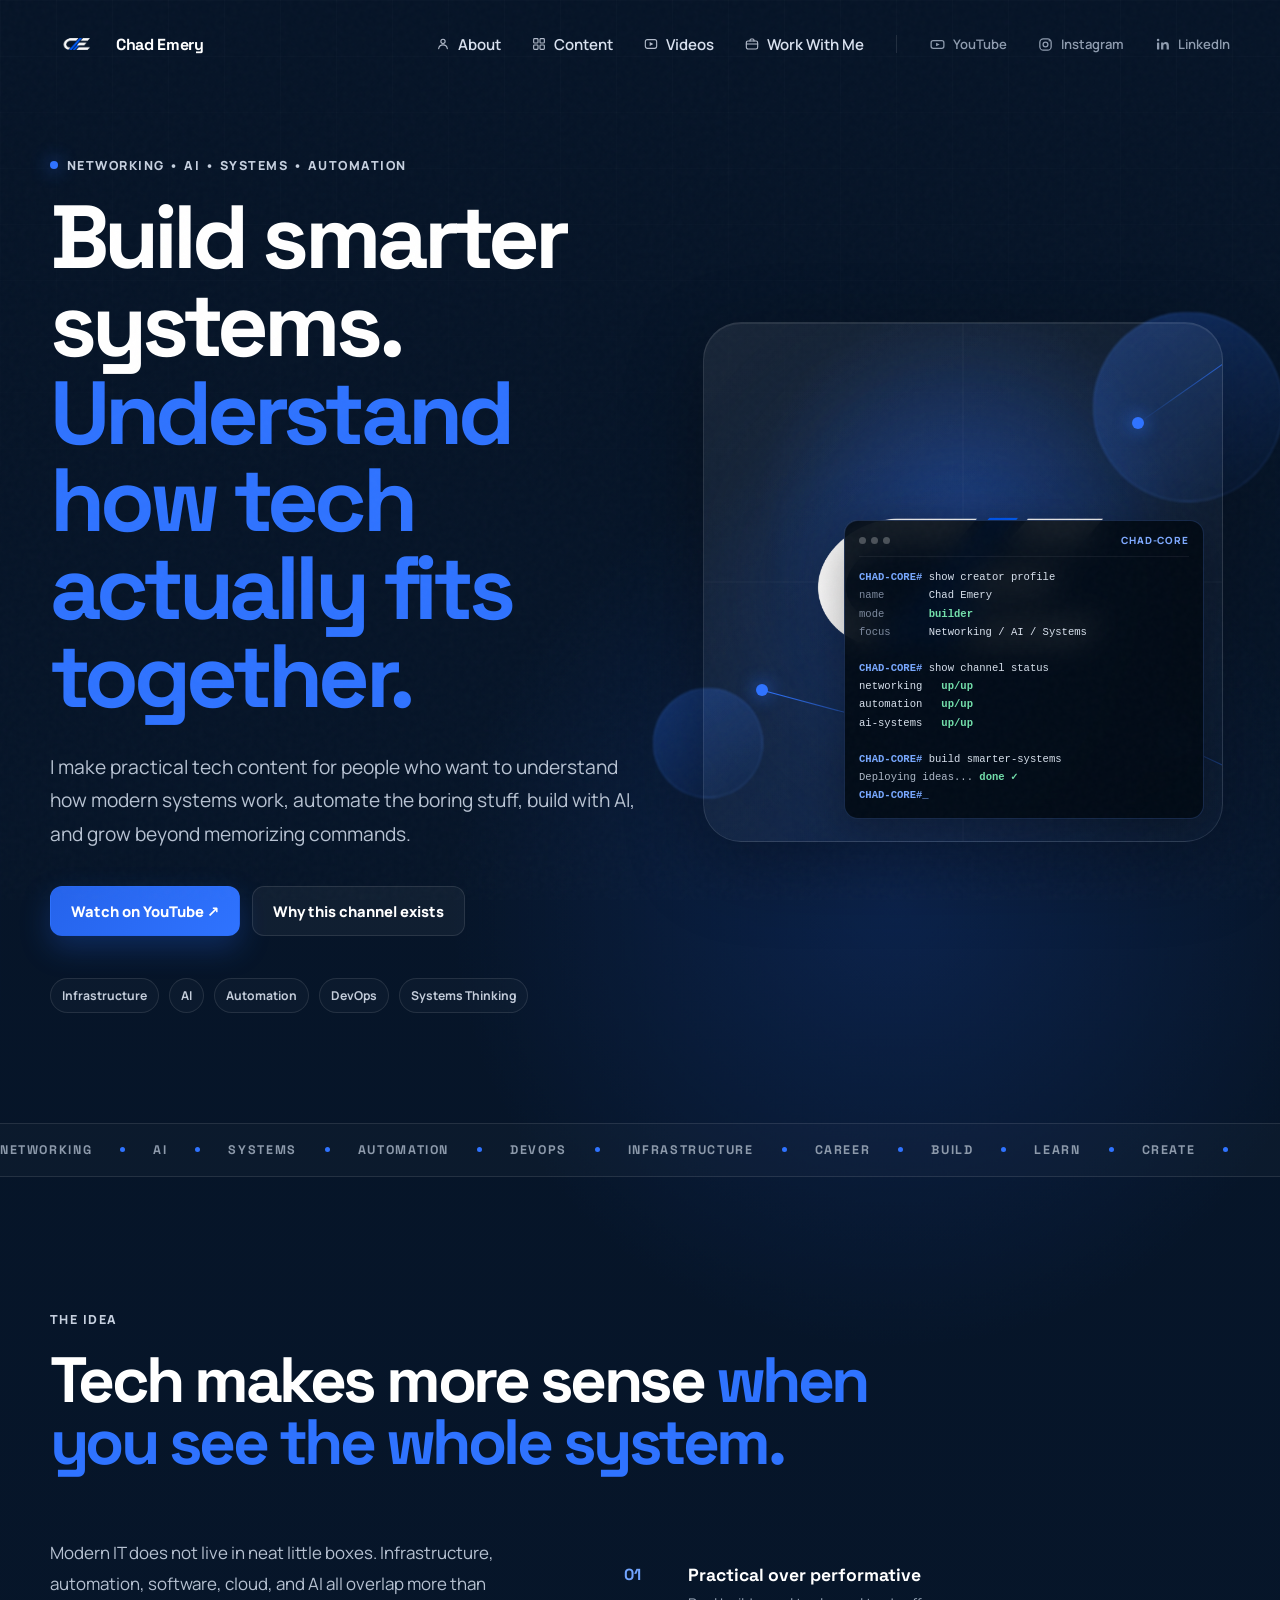
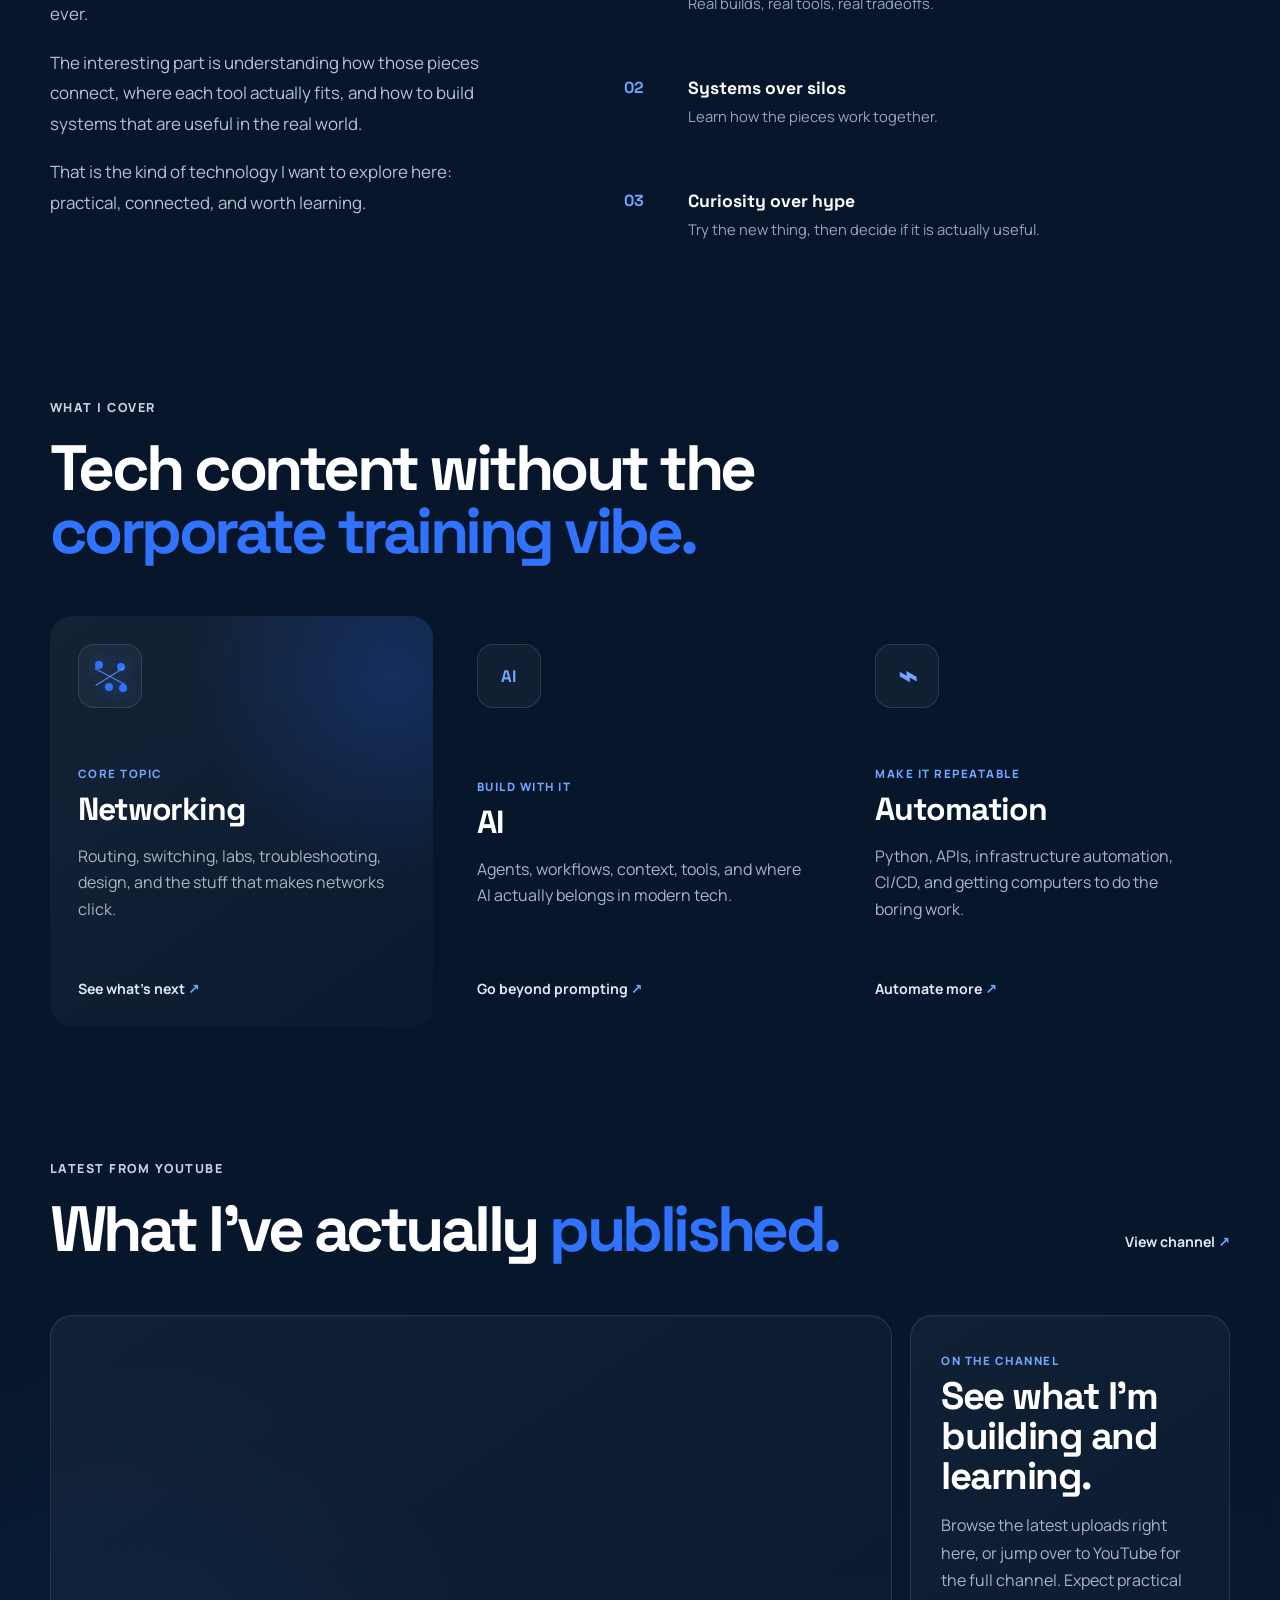
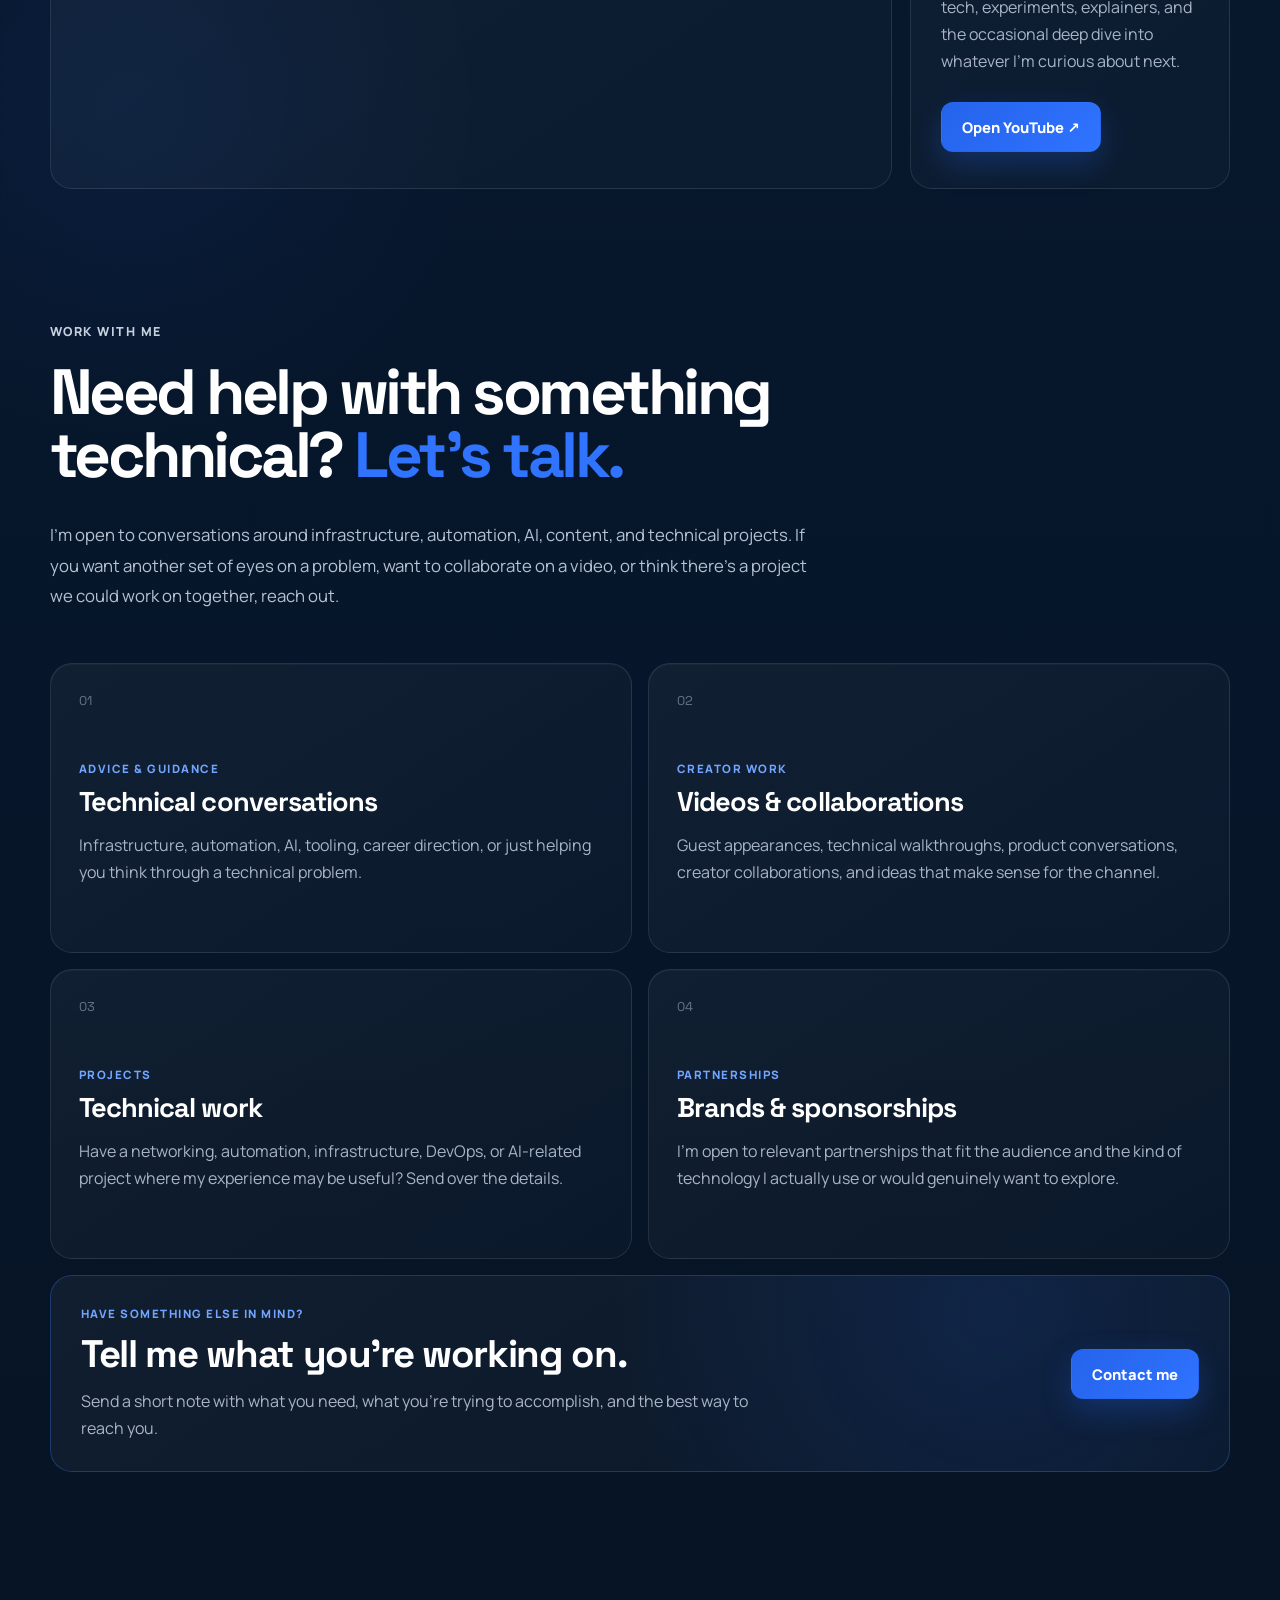
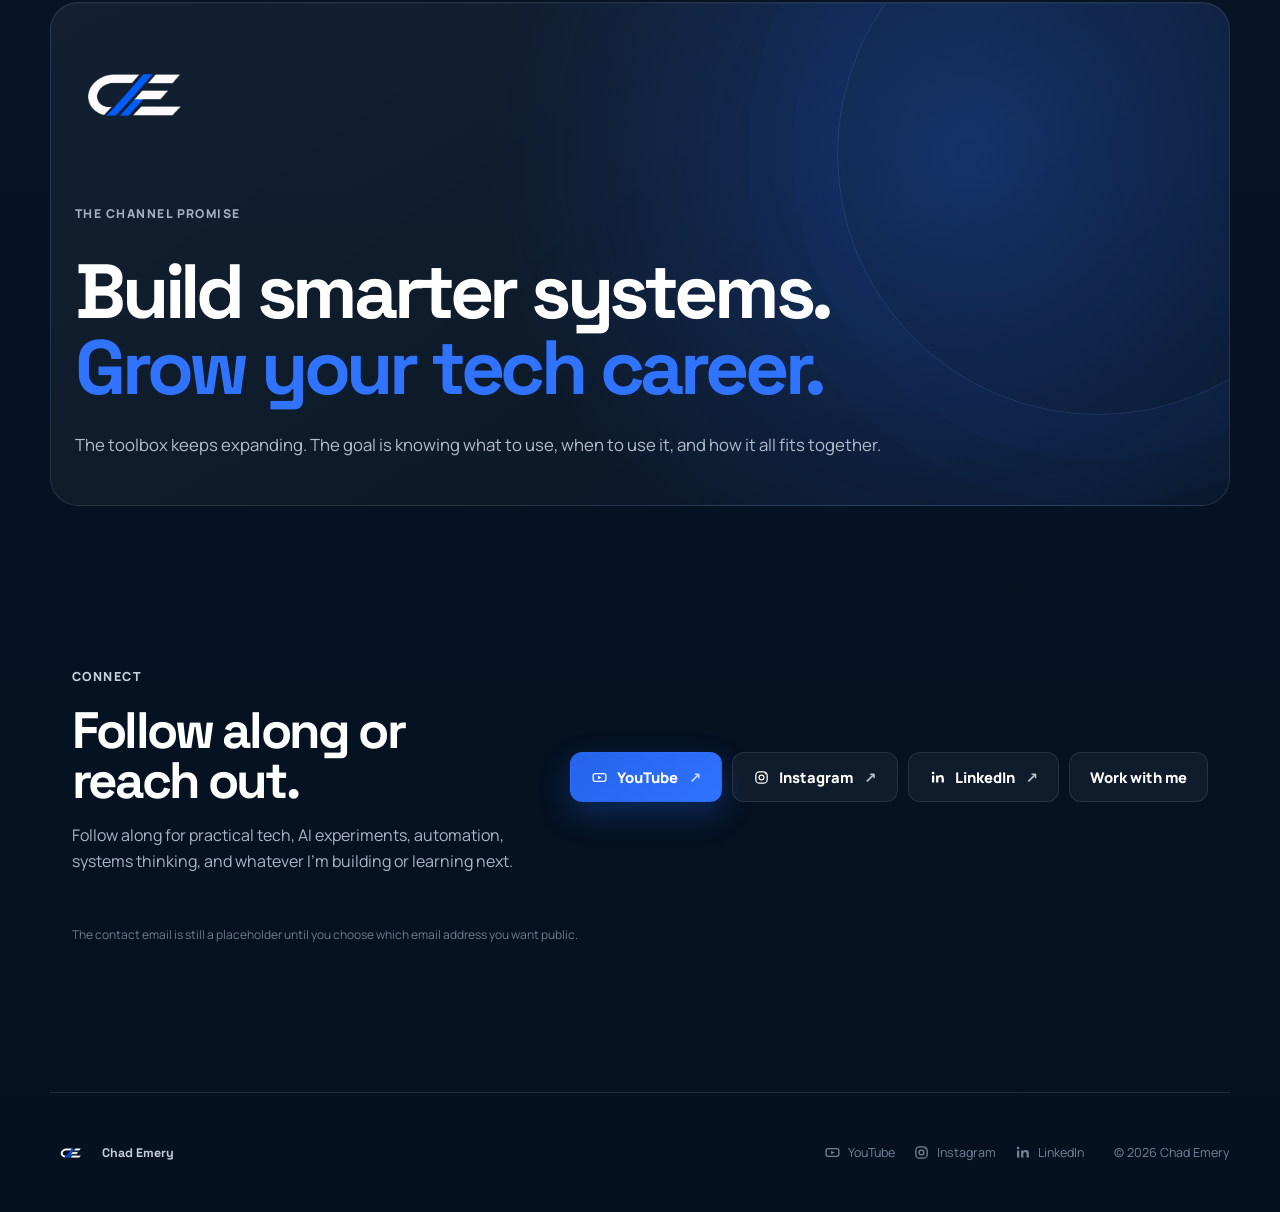
==== index.html @ ae24c906 "Replace Hugo site with new personal site" ====
<!doctype html>
<html lang="en">
<head>
  <meta charset="utf-8" />
  <meta name="viewport" content="width=device-width, initial-scale=1" />
  <meta name="theme-color" content="#07172c" />
  <meta name="referrer" content="strict-origin-when-cross-origin" />
  <meta name="description" content="Chad Emery — networking, AI, systems, and automation. Practical tech builds, career lessons, and smarter systems." />
  <title>Chad Emery | Networking • AI • Systems • Automation</title>
  <link rel="preconnect" href="https://fonts.googleapis.com">
  <link rel="preconnect" href="https://fonts.gstatic.com" crossorigin>
  <link href="https://fonts.googleapis.com/css2?family=Manrope:wght@400;500;600;700;800&family=Space+Grotesk:wght@500;600;700&display=swap" rel="stylesheet">
  <link rel="stylesheet" href="styles.css" />
</head>
<body>
  <div class="noise"></div>

  <header class="site-header">
    <a class="brand" href="#top" aria-label="Chad Emery home">
      <img src="assets/ce-logo.png" alt="" class="brand-mark" />
      <span>Chad Emery</span>
    </a>

    <button class="menu-toggle" aria-expanded="false" aria-controls="site-nav">Menu</button>

    <nav id="site-nav" class="site-nav">
      <a class="nav-main" href="#about"><svg class="nav-icon" viewBox="0 0 24 24" aria-hidden="true">
  <circle cx="12" cy="8" r="3.2"></circle>
  <path d="M5.5 19c.7-3.6 3.1-5.6 6.5-5.6s5.8 2 6.5 5.6"></path>
</svg><span>About</span></a>
      <a class="nav-main" href="#content"><svg class="nav-icon" viewBox="0 0 24 24" aria-hidden="true">
  <rect x="4" y="4" width="6.5" height="6.5" rx="1.3"></rect>
  <rect x="13.5" y="4" width="6.5" height="6.5" rx="1.3"></rect>
  <rect x="4" y="13.5" width="6.5" height="6.5" rx="1.3"></rect>
  <rect x="13.5" y="13.5" width="6.5" height="6.5" rx="1.3"></rect>
</svg><span>Content</span></a>
      <a class="nav-main" href="#videos"><svg class="nav-icon" viewBox="0 0 24 24" aria-hidden="true">
  <rect x="3.5" y="5.5" width="17" height="13" rx="3"></rect>
  <path d="M10 9 15.5 12 10 15Z" class="icon-fill"></path>
</svg><span>Videos</span></a>
      <a class="nav-main" href="#work-with-me"><svg class="nav-icon" viewBox="0 0 24 24" aria-hidden="true">
  <rect x="3.5" y="7.5" width="17" height="12" rx="2.5"></rect>
  <path d="M9 7.5V6.2c0-1 .8-1.7 1.7-1.7h2.6c1 0 1.7.8 1.7 1.7v1.3"></path>
  <path d="M3.5 12h17"></path>
</svg><span>Work With Me</span></a>
      <span class="nav-divider" aria-hidden="true"></span>
      <a class="social-nav" href="https://youtube.com/chademery" target="_blank" rel="noopener noreferrer"><svg class="social-icon" viewBox="0 0 24 24" aria-hidden="true">
  <rect x="3" y="6.5" width="18" height="11" rx="3"></rect>
  <path d="M10 9.4 15.3 12 10 14.6Z" class="icon-fill"></path>
</svg><span>YouTube</span></a>
      <a class="social-nav" href="https://www.instagram.com/emerychad/" target="_blank" rel="noopener noreferrer"><svg class="social-icon" viewBox="0 0 24 24" aria-hidden="true">
  <rect x="4" y="4" width="16" height="16" rx="5"></rect>
  <circle cx="12" cy="12" r="3.4"></circle>
  <circle cx="17.3" cy="6.8" r="1" class="icon-fill"></circle>
</svg><span>Instagram</span></a>
      <a class="social-nav" href="https://www.linkedin.com/in/chad-emery-2814a8126/" target="_blank" rel="noopener noreferrer"><svg class="social-icon" viewBox="0 0 24 24" aria-hidden="true">
  <rect x="4.2" y="9" width="3.2" height="10.2" rx=".8" class="icon-fill"></rect>
  <circle cx="5.8" cy="5.7" r="1.8" class="icon-fill"></circle>
  <path d="M10 9h3v1.5c.8-1.1 2-1.9 3.8-1.9 3.2 0 4.2 2 4.2 5.2v5.4h-3.2V14c0-1.6-.5-2.7-2-2.7-1.6 0-2.6 1.1-2.6 3v4.9H10Z" class="icon-fill"></path>
</svg><span>LinkedIn</span></a>
    </nav>
  </header>

  <main id="top">
    <section class="hero section">
      <div class="hero-copy reveal">
        <div class="eyebrow">
          <span class="status-dot"></span>
          Networking • AI • Systems • Automation
        </div>

        <h1>
          Build smarter systems.
          <span>Understand how tech actually fits together.</span>
        </h1>

        <p class="hero-lede">
          I make practical tech content for people who want to understand how modern systems work,
          automate the boring stuff, build with AI, and grow beyond memorizing commands.
        </p>

        <div class="hero-actions">
          <a class="btn btn-primary" href="https://youtube.com/chademery" target="_blank" rel="noopener noreferrer">Watch on YouTube ↗</a>
          <a class="btn btn-secondary" href="#about">Why this channel exists</a>
        </div>

        <div class="hero-topics" aria-label="Topics">
          <span>Infrastructure</span>
          <span>AI</span>
          <span>Automation</span>
          <span>DevOps</span>
          <span>Systems Thinking</span>
        </div>
      </div>

      <div class="hero-visual reveal delay-1" aria-hidden="true">
        <div class="orb orb-one"></div>
        <div class="orb orb-two"></div>

        <div class="logo-stage">
          <div class="logo-halo"></div>
          <img src="assets/ce-logo.png" alt="" class="hero-logo" />

          <div class="node node-1"><span></span></div>
          <div class="node node-2"><span></span></div>
          <div class="node node-3"><span></span></div>

          <div class="terminal-card cisco-cli">
            <div class="terminal-bar">
              <span></span><span></span><span></span>
              <strong>CHAD-CORE</strong>
            </div>
            <code>
              <span class="prompt">CHAD-CORE#</span> show creator profile<br>
              <span class="cli-label">name</span>&nbsp;&nbsp;&nbsp;&nbsp;&nbsp;&nbsp;&nbsp;Chad Emery<br>
              <span class="cli-label">mode</span>&nbsp;&nbsp;&nbsp;&nbsp;&nbsp;&nbsp;&nbsp;<span class="up">builder</span><br>
              <span class="cli-label">focus</span>&nbsp;&nbsp;&nbsp;&nbsp;&nbsp;&nbsp;Networking / AI / Systems<br>
              <br>
              <span class="prompt">CHAD-CORE#</span> show channel status<br>
              networking&nbsp;&nbsp;&nbsp;<span class="up">up/up</span><br>
              automation&nbsp;&nbsp;&nbsp;<span class="up">up/up</span><br>
              ai-systems&nbsp;&nbsp;&nbsp;<span class="up">up/up</span><br>
              <br>
              <span class="prompt">CHAD-CORE#</span> build smarter-systems<br>
              <span class="cli-muted">Deploying ideas...</span>&nbsp;<span class="up">done ✓</span><br>
              <span class="prompt">CHAD-CORE#</span><span class="cursor">_</span>
            </code>
          </div>
        </div>
      </div>
    </section>

    <section class="ticker" aria-label="Channel topics">
      <div class="ticker-track">
        <span>NETWORKING</span><i></i>
        <span>AI</span><i></i>
        <span>SYSTEMS</span><i></i>
        <span>AUTOMATION</span><i></i>
        <span>DEVOPS</span><i></i>
        <span>INFRASTRUCTURE</span><i></i>
        <span>CAREER</span><i></i>
        <span>BUILD</span><i></i>
        <span>LEARN</span><i></i>
        <span>CREATE</span><i></i>
      </div>
    </section>

    <section id="about" class="section about">
      <div class="section-heading reveal">
        <div class="eyebrow">The idea</div>
        <h2>Tech makes more sense <span>when you see the whole system.</span></h2>
      </div>

      <div class="about-grid">
        <div class="about-copy reveal">
          <p>
            Modern IT does not live in neat little boxes. Infrastructure, automation,
            software, cloud, and AI all overlap more than ever.
          </p>
          <p>
            The interesting part is understanding how those pieces connect, where each
            tool actually fits, and how to build systems that are useful in the real world.
          </p>
          <p>
            That is the kind of technology I want to explore here: practical, connected,
            and worth learning.
          </p>
        </div>

        <div class="principles reveal delay-1">
          <article>
            <span>01</span>
            <h3>Practical over performative</h3>
            <p>Real builds, real tools, real tradeoffs.</p>
          </article>
          <article>
            <span>02</span>
            <h3>Systems over silos</h3>
            <p>Learn how the pieces work together.</p>
          </article>
          <article>
            <span>03</span>
            <h3>Curiosity over hype</h3>
            <p>Try the new thing, then decide if it is actually useful.</p>
          </article>
        </div>
      </div>
    </section>

    <section id="content" class="section content-section">
      <div class="section-heading reveal">
        <div class="eyebrow">What I cover</div>
        <h2>Tech content without the <span>corporate training vibe.</span></h2>
      </div>

      <div class="content-grid">
        <article class="topic-card card-networking reveal">
          <div class="card-icon network-icon" aria-hidden="true">
            <span></span><span></span><span></span><span></span>
          </div>
          <div>
            <p class="card-kicker">Core topic</p>
            <h3>Networking</h3>
            <p>Routing, switching, labs, troubleshooting, design, and the stuff that makes networks click.</p>
          </div>
          <a href="#connect" class="text-link">See what’s next <span>↗</span></a>
        </article>

        <article class="topic-card reveal delay-1">
          <div class="card-icon ai-icon" aria-hidden="true">AI</div>
          <div>
            <p class="card-kicker">Build with it</p>
            <h3>AI</h3>
            <p>Agents, workflows, context, tools, and where AI actually belongs in modern tech.</p>
          </div>
          <a href="#connect" class="text-link">Go beyond prompting <span>↗</span></a>
        </article>

        <article class="topic-card reveal delay-2">
          <div class="card-icon automation-icon" aria-hidden="true">⌁</div>
          <div>
            <p class="card-kicker">Make it repeatable</p>
            <h3>Automation</h3>
            <p>Python, APIs, infrastructure automation, CI/CD, and getting computers to do the boring work.</p>
          </div>
          <a href="#connect" class="text-link">Automate more <span>↗</span></a>
        </article>
      </div>
    </section>

    <section id="videos" class="section videos-section">
      <div class="videos-header reveal">
        <div class="section-heading">
          <div class="eyebrow">Latest from YouTube</div>
          <h2>What I’ve actually <span>published.</span></h2>
        </div>

        <a class="text-link videos-channel-link" href="https://youtube.com/chademery" target="_blank" rel="noopener noreferrer">
          View channel <span>↗</span>
        </a>
      </div>

      <div class="youtube-native-wrap reveal">
        <div class="youtube-player-shell">
          <iframe
            src="https://www.youtube.com/embed?listType=user_uploads&list=chademery&rel=0"
            title="Latest videos from Chad Emery on YouTube"
            loading="lazy"
            referrerpolicy="strict-origin-when-cross-origin"
            allow="accelerometer; autoplay; clipboard-write; encrypted-media; gyroscope; picture-in-picture; web-share"
            allowfullscreen>
          </iframe>
        </div>

        <div class="youtube-native-copy">
          <p class="card-kicker">On the channel</p>
          <h3>See what I’m building and learning.</h3>
          <p>
            Browse the latest uploads right here, or jump over to YouTube for the full channel.
            Expect practical tech, experiments, explainers, and the occasional deep dive into
            whatever I’m curious about next.
          </p>

          <a class="btn btn-primary" href="https://youtube.com/chademery" target="_blank" rel="noopener noreferrer">
            Open YouTube ↗
          </a>
        </div>
      </div>
    </section>

    <section id="work-with-me" class="section work-with-me">
      <div class="section-heading reveal">
        <div class="eyebrow">Work with me</div>
        <h2>Need help with something technical? <span>Let’s talk.</span></h2>
      </div>

      <div class="work-intro reveal">
        <p>
          I’m open to conversations around infrastructure, automation, AI, content,
          and technical projects. If you want another set of eyes on a problem,
          want to collaborate on a video, or think there’s a project we could work on together,
          reach out.
        </p>
      </div>

      <div class="work-grid">
        <article class="work-card reveal">
          <div class="work-number">01</div>
          <div>
            <p class="card-kicker">Advice & guidance</p>
            <h3>Technical conversations</h3>
            <p>
              Infrastructure, automation, AI, tooling, career direction,
              or just helping you think through a technical problem.
            </p>
          </div>
        </article>

        <article class="work-card reveal delay-1">
          <div class="work-number">02</div>
          <div>
            <p class="card-kicker">Creator work</p>
            <h3>Videos & collaborations</h3>
            <p>
              Guest appearances, technical walkthroughs, product conversations,
              creator collaborations, and ideas that make sense for the channel.
            </p>
          </div>
        </article>

        <article class="work-card reveal">
          <div class="work-number">03</div>
          <div>
            <p class="card-kicker">Projects</p>
            <h3>Technical work</h3>
            <p>
              Have a networking, automation, infrastructure, DevOps, or AI-related
              project where my experience may be useful? Send over the details.
            </p>
          </div>
        </article>

        <article class="work-card reveal delay-1">
          <div class="work-number">04</div>
          <div>
            <p class="card-kicker">Partnerships</p>
            <h3>Brands & sponsorships</h3>
            <p>
              I’m open to relevant partnerships that fit the audience and the kind
              of technology I actually use or would genuinely want to explore.
            </p>
          </div>
        </article>
      </div>

      <div class="work-cta reveal">
        <div>
          <p class="card-kicker">Have something else in mind?</p>
          <h3>Tell me what you’re working on.</h3>
          <p>
            Send a short note with what you need, what you’re trying to accomplish,
            and the best way to reach you.
          </p>
        </div>

        <a class="btn btn-primary contact-email" href="mailto:YOUR_EMAIL_HERE">
          Contact me
        </a>
      </div>
    </section>

    <section class="section manifesto">
      <div class="manifesto-card reveal">
        <img src="assets/ce-logo.png" alt="" class="manifesto-logo">
        <p class="manifesto-small">The channel promise</p>
        <h2>Build smarter systems.<br><span>Grow your tech career.</span></h2>
        <p>
          The toolbox keeps expanding. The goal is knowing what to use, when to use it, and how it all fits together.
        </p>
      </div>
    </section>

    <section id="connect" class="section connect">
      <div class="connect-card reveal">
        <div>
          <div class="eyebrow">Connect</div>
          <h2>Follow along or reach out.</h2>
          <p>
            Follow along for practical tech, AI experiments, automation, systems thinking,
            and whatever I’m building or learning next.
          </p>
        </div>

        <div class="connect-actions social-actions">
          <a class="btn btn-primary social-btn" href="https://youtube.com/chademery" target="_blank" rel="noopener noreferrer"><svg class="social-icon" viewBox="0 0 24 24" aria-hidden="true">
  <rect x="3" y="6.5" width="18" height="11" rx="3"></rect>
  <path d="M10 9.4 15.3 12 10 14.6Z" class="icon-fill"></path>
</svg><span>YouTube</span><span class="arrow">↗</span></a>
          <a class="btn btn-secondary social-btn" href="https://www.instagram.com/emerychad/" target="_blank" rel="noopener noreferrer"><svg class="social-icon" viewBox="0 0 24 24" aria-hidden="true">
  <rect x="4" y="4" width="16" height="16" rx="5"></rect>
  <circle cx="12" cy="12" r="3.4"></circle>
  <circle cx="17.3" cy="6.8" r="1" class="icon-fill"></circle>
</svg><span>Instagram</span><span class="arrow">↗</span></a>
          <a class="btn btn-secondary social-btn" href="https://www.linkedin.com/in/chad-emery-2814a8126/" target="_blank" rel="noopener noreferrer"><svg class="social-icon" viewBox="0 0 24 24" aria-hidden="true">
  <rect x="4.2" y="9" width="3.2" height="10.2" rx=".8" class="icon-fill"></rect>
  <circle cx="5.8" cy="5.7" r="1.8" class="icon-fill"></circle>
  <path d="M10 9h3v1.5c.8-1.1 2-1.9 3.8-1.9 3.2 0 4.2 2 4.2 5.2v5.4h-3.2V14c0-1.6-.5-2.7-2-2.7-1.6 0-2.6 1.1-2.6 3v4.9H10Z" class="icon-fill"></path>
</svg><span>LinkedIn</span><span class="arrow">↗</span></a>
          <a class="btn btn-secondary" href="#work-with-me">Work with me</a>
        </div>

        <p class="setup-note">
          The contact email is still a placeholder until you choose which email address you want public.
        </p>
      </div>
    </section>
  </main>

  <footer class="site-footer">
    <div class="footer-brand">
      <img src="assets/ce-logo.png" alt="" />
      <span>Chad Emery</span>
    </div>

    <div class="footer-socials">
      <a href="https://youtube.com/chademery" target="_blank" rel="noopener noreferrer" aria-label="YouTube"><svg class="social-icon" viewBox="0 0 24 24" aria-hidden="true">
  <rect x="3" y="6.5" width="18" height="11" rx="3"></rect>
  <path d="M10 9.4 15.3 12 10 14.6Z" class="icon-fill"></path>
</svg><span>YouTube</span></a>
      <a href="https://www.instagram.com/emerychad/" target="_blank" rel="noopener noreferrer" aria-label="Instagram"><svg class="social-icon" viewBox="0 0 24 24" aria-hidden="true">
  <rect x="4" y="4" width="16" height="16" rx="5"></rect>
  <circle cx="12" cy="12" r="3.4"></circle>
  <circle cx="17.3" cy="6.8" r="1" class="icon-fill"></circle>
</svg><span>Instagram</span></a>
      <a href="https://www.linkedin.com/in/chad-emery-2814a8126/" target="_blank" rel="noopener noreferrer" aria-label="LinkedIn"><svg class="social-icon" viewBox="0 0 24 24" aria-hidden="true">
  <rect x="4.2" y="9" width="3.2" height="10.2" rx=".8" class="icon-fill"></rect>
  <circle cx="5.8" cy="5.7" r="1.8" class="icon-fill"></circle>
  <path d="M10 9h3v1.5c.8-1.1 2-1.9 3.8-1.9 3.2 0 4.2 2 4.2 5.2v5.4h-3.2V14c0-1.6-.5-2.7-2-2.7-1.6 0-2.6 1.1-2.6 3v4.9H10Z" class="icon-fill"></path>
</svg><span>LinkedIn</span></a>
    </div>

    <p>© <span id="year"></span> Chad Emery</p>
  </footer>

  <script src="script.js"></script>
</body>
</html>
---- styles.css ----
:root {
  --navy: #07172c;
  --navy-2: #0a1b33;
  --blue: #2563eb;
  --blue-bright: #2f73ff;
  --blue-soft: #72a5ff;
  --charcoal: #1f2328;
  --white: #ffffff;
  --muted: #a7b0c0;
  --line: rgba(255,255,255,.1);
  --panel: rgba(255,255,255,.045);
  --panel-strong: rgba(255,255,255,.065);
  --shadow: 0 24px 80px rgba(0,0,0,.3);
}

* { box-sizing: border-box; }

html {
  scroll-behavior: smooth;
  background: var(--navy);
}

body {
  margin: 0;
  color: var(--white);
  background:
    radial-gradient(circle at 70% 15%, rgba(37,99,235,.18), transparent 28rem),
    radial-gradient(circle at 10% 55%, rgba(37,99,235,.08), transparent 22rem),
    linear-gradient(180deg, #061427 0%, #07172c 55%, #051120 100%);
  font-family: "Manrope", system-ui, sans-serif;
  min-height: 100vh;
  overflow-x: hidden;
}

body::before {
  content: "";
  position: fixed;
  inset: 0;
  pointer-events: none;
  background-image:
    linear-gradient(rgba(255,255,255,.018) 1px, transparent 1px),
    linear-gradient(90deg, rgba(255,255,255,.018) 1px, transparent 1px);
  background-size: 56px 56px;
  mask-image: linear-gradient(to bottom, rgba(0,0,0,.8), transparent 85%);
}

.noise {
  position: fixed;
  inset: 0;
  opacity: .045;
  pointer-events: none;
  z-index: 10;
  background-image: url("data:image/svg+xml,%3Csvg viewBox='0 0 180 180' xmlns='http://www.w3.org/2000/svg'%3E%3Cfilter id='n'%3E%3CfeTurbulence type='fractalNoise' baseFrequency='.9' numOctaves='3' stitchTiles='stitch'/%3E%3C/filter%3E%3Crect width='100%25' height='100%25' filter='url(%23n)' opacity='.5'/%3E%3C/svg%3E");
}

a { color: inherit; text-decoration: none; }

img { display: block; max-width: 100%; }

button, a { -webkit-tap-highlight-color: transparent; }

.site-header {
  width: min(1180px, calc(100% - 40px));
  margin: 0 auto;
  height: 88px;
  display: flex;
  align-items: center;
  justify-content: space-between;
  position: relative;
  z-index: 20;
}

.brand {
  display: inline-flex;
  align-items: center;
  gap: 12px;
  font-family: "Space Grotesk", sans-serif;
  font-weight: 700;
  letter-spacing: -.02em;
}

.brand-mark {
  width: 54px;
  height: 34px;
  object-fit: contain;
}

.site-nav {
  display: flex;
  align-items: center;
  gap: 30px;
  color: #d9e1ef;
  font-size: .94rem;
  font-weight: 600;
}

.site-nav a {
  transition: color .2s ease, transform .2s ease;
}

.nav-divider {
  width: 1px;
  height: 18px;
  background: var(--line);
  margin: 0 2px;
}

.site-nav .social-nav {
  color: #8f9caf;
  font-size: .82rem;
}

.site-nav .social-nav:hover {
  color: var(--blue-soft);
}


.site-nav a:hover {
  color: var(--blue-soft);
  transform: translateY(-1px);
}

.menu-toggle {
  display: none;
  appearance: none;
  border: 1px solid var(--line);
  background: var(--panel);
  color: var(--white);
  padding: 10px 14px;
  border-radius: 999px;
  font: inherit;
}

.section {
  width: min(1180px, calc(100% - 40px));
  margin: 0 auto;
}

.hero {
  min-height: 720px;
  display: grid;
  grid-template-columns: 1.05fr .95fr;
  align-items: center;
  gap: 56px;
  padding: 64px 0 110px;
}

.eyebrow {
  display: inline-flex;
  align-items: center;
  gap: 9px;
  color: #c6d0df;
  font-size: .78rem;
  font-weight: 800;
  letter-spacing: .12em;
  text-transform: uppercase;
}

.status-dot {
  width: 8px;
  height: 8px;
  border-radius: 50%;
  background: var(--blue-bright);
  box-shadow: 0 0 18px rgba(47,115,255,.9);
}

.hero h1,
.section-heading h2,
.manifesto h2,
.connect h2 {
  font-family: "Space Grotesk", sans-serif;
  margin: 20px 0 0;
  letter-spacing: -.055em;
  line-height: .98;
}

.hero h1 {
  max-width: 780px;
  font-size: clamp(4rem, 7vw, 7.25rem);
}

.hero h1 span,
.section-heading h2 span,
.manifesto h2 span {
  color: var(--blue-bright);
}

.hero-lede {
  max-width: 640px;
  color: #b8c3d3;
  font-size: clamp(1rem, 1.8vw, 1.2rem);
  line-height: 1.75;
  margin: 30px 0 0;
}

.hero-actions {
  display: flex;
  gap: 12px;
  flex-wrap: wrap;
  margin-top: 34px;
}

.btn {
  min-height: 50px;
  display: inline-flex;
  align-items: center;
  justify-content: center;
  padding: 0 20px;
  border-radius: 12px;
  font-weight: 800;
  font-size: .92rem;
  border: 1px solid transparent;
  transition: transform .2s ease, box-shadow .2s ease, background .2s ease;
}

.btn:hover { transform: translateY(-2px); }

.btn-primary {
  background: linear-gradient(135deg, var(--blue), var(--blue-bright));
  box-shadow: 0 12px 30px rgba(37,99,235,.28);
}

.btn-primary:hover {
  box-shadow: 0 18px 40px rgba(37,99,235,.38);
}

.btn-secondary {
  border-color: var(--line);
  background: var(--panel);
}

.btn-secondary:hover {
  background: var(--panel-strong);
}

.hero-topics {
  margin-top: 42px;
  display: flex;
  gap: 10px;
  flex-wrap: wrap;
}

.hero-topics span {
  padding: 8px 11px;
  border: 1px solid var(--line);
  border-radius: 999px;
  color: #c3ccda;
  font-size: .76rem;
  font-weight: 700;
  background: rgba(255,255,255,.025);
}

.hero-visual {
  min-height: 600px;
  position: relative;
  display: grid;
  place-items: center;
}

.logo-stage {
  width: min(520px, 100%);
  aspect-ratio: 1;
  position: relative;
  display: grid;
  place-items: center;
  border-radius: 38px;
  background:
    linear-gradient(145deg, rgba(255,255,255,.075), rgba(255,255,255,.02)),
    radial-gradient(circle at 50% 35%, rgba(37,99,235,.22), transparent 48%);
  border: 1px solid rgba(255,255,255,.10);
  box-shadow: var(--shadow), inset 0 1px 0 rgba(255,255,255,.08);
  overflow: hidden;
}

.logo-stage::after {
  content: "";
  position: absolute;
  inset: 0;
  background:
    linear-gradient(90deg, transparent 49.8%, rgba(255,255,255,.04) 50%, transparent 50.2%),
    linear-gradient(transparent 49.8%, rgba(255,255,255,.04) 50%, transparent 50.2%);
}

.hero-logo {
  width: 72%;
  position: relative;
  z-index: 4;
  filter: drop-shadow(0 12px 30px rgba(0,0,0,.28));
}

.logo-halo {
  position: absolute;
  width: 72%;
  aspect-ratio: 1;
  border-radius: 50%;
  background: rgba(37,99,235,.20);
  filter: blur(60px);
}

.orb {
  position: absolute;
  border-radius: 50%;
  filter: blur(1px);
  background: linear-gradient(145deg, rgba(47,115,255,.3), rgba(37,99,235,.03));
  border: 1px solid rgba(86,145,255,.2);
}

.orb-one { width: 190px; height: 190px; top: 5%; right: -10%; }
.orb-two { width: 110px; height: 110px; bottom: 14%; left: -8%; }

.node {
  position: absolute;
  width: 12px;
  height: 12px;
  border-radius: 50%;
  background: var(--blue-bright);
  box-shadow: 0 0 18px rgba(47,115,255,.95);
  z-index: 5;
}

.node::before {
  content: "";
  position: absolute;
  height: 1px;
  width: 150px;
  top: 50%;
  background: linear-gradient(90deg, var(--blue-bright), transparent);
}

.node-1 { top: 18%; right: 15%; }
.node-1::before { right: 6px; transform: rotate(145deg); transform-origin: right; }

.node-2 { bottom: 18%; right: 8%; }
.node-2::before { right: 7px; transform: rotate(205deg); transform-origin: right; }

.node-3 { bottom: 28%; left: 10%; }
.node-3::before { left: 7px; transform: rotate(15deg); transform-origin: left; }

.terminal-card {
  position: absolute;
  width: 270px;
  bottom: 30px;
  right: 28px;
  z-index: 7;
  border: 1px solid rgba(255,255,255,.12);
  border-radius: 14px;
  background: rgba(4,13,26,.82);
  backdrop-filter: blur(14px);
  box-shadow: 0 15px 50px rgba(0,0,0,.35);
  padding: 12px 15px 15px;
}

.terminal-bar {
  display: flex;
  gap: 5px;
  margin-bottom: 11px;
}

.terminal-bar span {
  width: 7px;
  height: 7px;
  border-radius: 50%;
  background: rgba(255,255,255,.25);
}

.terminal-card code {
  color: #d6deea;
  font-size: .72rem;
  line-height: 1.8;
}

.terminal-card .muted { color: #758197; }
.terminal-card .blue { color: var(--blue-soft); }

.ticker {
  overflow: hidden;
  border-top: 1px solid var(--line);
  border-bottom: 1px solid var(--line);
  background: rgba(255,255,255,.02);
}

.ticker-track {
  display: flex;
  align-items: center;
  gap: 28px;
  width: max-content;
  padding: 18px 0;
  animation: ticker 28s linear infinite;
  color: #8d9aab;
  font-family: "Space Grotesk", sans-serif;
  font-size: .78rem;
  font-weight: 700;
  letter-spacing: .13em;
}

.ticker-track i {
  width: 5px;
  height: 5px;
  border-radius: 50%;
  background: var(--blue-bright);
}

@keyframes ticker {
  to { transform: translateX(-50%); }
}

.about,
.content-section,
.projects,
.manifesto,
.connect {
  padding-top: 130px;
}

.section-heading {
  max-width: 830px;
}

.section-heading h2 {
  font-size: clamp(2.8rem, 5vw, 5rem);
}

.about-grid {
  display: grid;
  grid-template-columns: .85fr 1.15fr;
  gap: 80px;
  margin-top: 64px;
}

.about-copy p {
  color: #b6c1d1;
  font-size: 1.06rem;
  line-height: 1.8;
  margin: 0 0 18px;
}

.principles {
  display: grid;
  gap: 12px;
}

.principles article,
.topic-card,
.project,
.connect-card,


.videos-section {
  padding-top: 130px;
}

.videos-header {
  display: flex;
  align-items: end;
  justify-content: space-between;
  gap: 30px;
}

.videos-channel-link {
  margin-bottom: 10px;
  white-space: nowrap;
}






.youtube-card:hover 







}


.footer-socials {
  display: flex;
  align-items: center;
  gap: 18px;
}

.footer-socials a {
  transition: color .2s ease;
}

.footer-socials a:hover {
  color: var(--blue-soft);
}

.social-actions {
  flex-wrap: wrap;
  justify-content: flex-end;
}

.work-with-me {
  padding-top: 130px;
}

.work-intro {
  max-width: 760px;
  margin-top: 34px;
}

.work-intro p {
  color: #b6c1d1;
  font-size: 1.05rem;
  line-height: 1.8;
  margin: 0;
}

.work-grid {
  display: grid;
  grid-template-columns: repeat(2, 1fr);
  gap: 16px;
  margin-top: 52px;
}

.work-card {
  min-height: 290px;
  border: 1px solid var(--line);
  border-radius: 22px;
  padding: 28px;
  background:
    linear-gradient(145deg, rgba(255,255,255,.045), rgba(255,255,255,.018));
  box-shadow: inset 0 1px 0 rgba(255,255,255,.035);
  transition: transform .25s ease, border-color .25s ease;
}

.work-card:hover {
  transform: translateY(-4px);
  border-color: rgba(70,132,255,.42);
}

.work-number {
  color: #65758a;
  font-family: "Space Grotesk", sans-serif;
  font-size: .8rem;
  margin-bottom: 52px;
}

.work-card h3,
.work-cta h3 {
  font-family: "Space Grotesk", sans-serif;
  letter-spacing: -.035em;
  margin: 0;
}

.work-card h3 {
  font-size: 1.7rem;
}

.work-card p:not(.card-kicker) {
  color: #a9b5c6;
  line-height: 1.65;
  margin: 13px 0 0;
}

.work-cta {
  margin-top: 16px;
  border: 1px solid rgba(73,132,255,.28);
  border-radius: 22px;
  padding: 30px;
  display: grid;
  grid-template-columns: 1fr auto;
  gap: 28px;
  align-items: center;
  background:
    radial-gradient(circle at 80% 20%, rgba(37,99,235,.14), transparent 24rem),
    linear-gradient(145deg, rgba(255,255,255,.045), rgba(255,255,255,.018));
}

.work-cta h3 {
  font-size: clamp(1.7rem, 3vw, 2.4rem);
}

.work-cta p:not(.card-kicker) {
  color: #aab6c7;
  max-width: 680px;
  line-height: 1.65;
  margin: 10px 0 0;
}

.manifesto-card {
  border: 1px solid var(--line);
  background:
    linear-gradient(145deg, rgba(255,255,255,.045), rgba(255,255,255,.018));
  box-shadow: inset 0 1px 0 rgba(255,255,255,.035);
}

.principles article {
  padding: 26px;
  border-radius: 18px;
  display: grid;
  grid-template-columns: 52px 1fr;
  column-gap: 12px;
}

.principles article > span {
  color: var(--blue-soft);
  font-family: "Space Grotesk", sans-serif;
  font-weight: 700;
}

.principles h3 {
  margin: 0;
  font-family: "Space Grotesk", sans-serif;
  font-size: 1.1rem;
}

.principles p {
  grid-column: 2;
  margin: 7px 0 0;
  color: #98a6b8;
  font-size: .92rem;
}

.content-grid {
  display: grid;
  grid-template-columns: repeat(3, 1fr);
  gap: 16px;
  margin-top: 54px;
}

.topic-card {
  min-height: 410px;
  border-radius: 22px;
  padding: 28px;
  display: flex;
  flex-direction: column;
  justify-content: space-between;
  overflow: hidden;
  position: relative;
  transition: transform .25s ease, border-color .25s ease;
}

.topic-card:hover {
  transform: translateY(-5px);
  border-color: rgba(70,132,255,.42);
}

.card-networking {
  background:
    radial-gradient(circle at 90% 15%, rgba(37,99,235,.24), transparent 42%),
    linear-gradient(145deg, rgba(255,255,255,.055), rgba(255,255,255,.018));
}

.card-icon {
  width: 64px;
  height: 64px;
  display: grid;
  place-items: center;
  border-radius: 16px;
  border: 1px solid rgba(255,255,255,.12);
  background: rgba(255,255,255,.04);
  color: var(--blue-soft);
  font-family: "Space Grotesk", sans-serif;
  font-weight: 700;
  font-size: 1.05rem;
}

.network-icon {
  position: relative;
}

.network-icon span {
  width: 8px;
  height: 8px;
  position: absolute;
  border-radius: 50%;
  background: var(--blue-bright);
  box-shadow: 0 0 15px rgba(47,115,255,.7);
}

.network-icon span:nth-child(1) { top: 16px; left: 16px; }
.network-icon span:nth-child(2) { top: 18px; right: 16px; }
.network-icon span:nth-child(3) { bottom: 16px; left: 26px; }
.network-icon span:nth-child(4) { bottom: 15px; right: 14px; }

.network-icon::before,
.network-icon::after {
  content: "";
  position: absolute;
  width: 34px;
  height: 1px;
  background: rgba(99,153,255,.85);
  transform: rotate(28deg);
}
.network-icon::after { transform: rotate(-32deg); }

.automation-icon { font-size: 2rem; }

.card-kicker {
  color: var(--blue-soft);
  font-size: .72rem;
  text-transform: uppercase;
  letter-spacing: .13em;
  font-weight: 800;
  margin: 0 0 8px;
}

.topic-card h3,
.project h3 {
  font-family: "Space Grotesk", sans-serif;
  margin: 0;
  letter-spacing: -.035em;
}

.topic-card h3 {
  font-size: 2rem;
}

.topic-card p:not(.card-kicker) {
  color: #a9b5c6;
  line-height: 1.65;
  margin: 14px 0 0;
}

.text-link {
  color: #dfe7f3;
  font-weight: 700;
  font-size: .88rem;
}

.text-link span { color: var(--blue-soft); }

.project-list {
  margin-top: 54px;
  border-top: 1px solid var(--line);
}

.project {
  display: grid;
  grid-template-columns: 80px 1fr auto;
  align-items: center;
  gap: 32px;
  padding: 34px 24px;
  border-width: 0 0 1px 0;
  background: transparent;
  transition: background .2s ease;
}

.project:hover {
  background: rgba(255,255,255,.025);
}

.project-number {
  font-family: "Space Grotesk", sans-serif;
  color: #66758a;
  font-size: .84rem;
}

.project h3 {
  font-size: clamp(1.5rem, 3vw, 2.35rem);
}

.project-copy > p:last-child {
  color: #9eabbc;
  line-height: 1.6;
  margin: 10px 0 0;
  max-width: 750px;
}

.project-tag {
  border: 1px solid var(--line);
  padding: 9px 12px;
  border-radius: 999px;
  color: #b9c3d1;
  font-size: .74rem;
  white-space: nowrap;
}



.videos-section {
  padding-top: 130px;
}

.videos-header {
  display: flex;
  align-items: end;
  justify-content: space-between;
  gap: 30px;
}

.videos-channel-link {
  margin-bottom: 10px;
  white-space: nowrap;
}






.youtube-card:hover 







}


.footer-socials {
  display: flex;
  align-items: center;
  gap: 18px;
}

.footer-socials a {
  transition: color .2s ease;
}

.footer-socials a:hover {
  color: var(--blue-soft);
}

.social-actions {
  flex-wrap: wrap;
  justify-content: flex-end;
}

.work-with-me {
  padding-top: 130px;
}

.work-intro {
  max-width: 760px;
  margin-top: 34px;
}

.work-intro p {
  color: #b6c1d1;
  font-size: 1.05rem;
  line-height: 1.8;
  margin: 0;
}

.work-grid {
  display: grid;
  grid-template-columns: repeat(2, 1fr);
  gap: 16px;
  margin-top: 52px;
}

.work-card {
  min-height: 290px;
  border: 1px solid var(--line);
  border-radius: 22px;
  padding: 28px;
  background:
    linear-gradient(145deg, rgba(255,255,255,.045), rgba(255,255,255,.018));
  box-shadow: inset 0 1px 0 rgba(255,255,255,.035);
  transition: transform .25s ease, border-color .25s ease;
}

.work-card:hover {
  transform: translateY(-4px);
  border-color: rgba(70,132,255,.42);
}

.work-number {
  color: #65758a;
  font-family: "Space Grotesk", sans-serif;
  font-size: .8rem;
  margin-bottom: 52px;
}

.work-card h3,
.work-cta h3 {
  font-family: "Space Grotesk", sans-serif;
  letter-spacing: -.035em;
  margin: 0;
}

.work-card h3 {
  font-size: 1.7rem;
}

.work-card p:not(.card-kicker) {
  color: #a9b5c6;
  line-height: 1.65;
  margin: 13px 0 0;
}

.work-cta {
  margin-top: 16px;
  border: 1px solid rgba(73,132,255,.28);
  border-radius: 22px;
  padding: 30px;
  display: grid;
  grid-template-columns: 1fr auto;
  gap: 28px;
  align-items: center;
  background:
    radial-gradient(circle at 80% 20%, rgba(37,99,235,.14), transparent 24rem),
    linear-gradient(145deg, rgba(255,255,255,.045), rgba(255,255,255,.018));
}

.work-cta h3 {
  font-size: clamp(1.7rem, 3vw, 2.4rem);
}

.work-cta p:not(.card-kicker) {
  color: #aab6c7;
  max-width: 680px;
  line-height: 1.65;
  margin: 10px 0 0;
}

.manifesto-card {
  min-height: 520px;
  border-radius: 28px;
  padding: 55px;
  display: flex;
  flex-direction: column;
  justify-content: center;
  position: relative;
  overflow: hidden;
  background:
    radial-gradient(circle at 78% 30%, rgba(37,99,235,.32), transparent 30rem),
    linear-gradient(145deg, rgba(255,255,255,.055), rgba(255,255,255,.015));
}

.manifesto-card::after {
  content: "";
  position: absolute;
  width: 520px;
  height: 520px;
  border: 1px solid rgba(105,155,255,.16);
  border-radius: 50%;
  right: -130px;
  top: -110px;
  box-shadow:
    0 0 0 45px rgba(37,99,235,.025),
    0 0 0 90px rgba(37,99,235,.018);
}

.manifesto-logo {
  width: 120px;
  margin-bottom: 38px;
}

.manifesto-small {
  color: #a5b1c2;
  text-transform: uppercase;
  letter-spacing: .12em;
  font-size: .76rem;
  font-weight: 800;
}

.manifesto h2 {
  font-size: clamp(3.2rem, 6vw, 6.2rem);
  max-width: 850px;
}

.manifesto-card > p:last-child {
  color: #b2bdcd;
  font-size: 1.05rem;
  margin-top: 28px;
}

.connect {
  padding-bottom: 120px;
}

.connect-card {
  border-radius: 24px;
  padding: 42px;
  display: grid;
  grid-template-columns: 1fr auto;
  align-items: center;
  gap: 34px;
}

.connect h2 {
  font-size: clamp(2.5rem, 4vw, 4.2rem);
}

.connect p {
  color: #aab6c7;
  max-width: 640px;
  line-height: 1.65;
}

.connect-actions {
  display: flex;
  gap: 10px;
}

.setup-note {
  grid-column: 1 / -1;
  margin: 0;
  font-size: .75rem;
  color: #6f7c8e !important;
}

.setup-note code {
  color: #98a6b8;
}

.site-footer {
  width: min(1180px, calc(100% - 40px));
  margin: 0 auto;
  border-top: 1px solid var(--line);
  min-height: 120px;
  display: grid;
  grid-template-columns: 1fr auto auto;
  align-items: center;
  gap: 30px;
  color: #758398;
  font-size: .78rem;
}

.footer-brand {
  display: flex;
  align-items: center;
  gap: 10px;
  color: #c6cfdd;
  font-family: "Space Grotesk", sans-serif;
  font-weight: 700;
}

.footer-brand img {
  width: 42px;
  height: 26px;
  object-fit: contain;
}

.reveal {
  opacity: 0;
  transform: translateY(18px);
  transition: opacity .7s ease, transform .7s ease;
}

.reveal.visible {
  opacity: 1;
  transform: translateY(0);
}

.delay-1 { transition-delay: .1s; }
.delay-2 { transition-delay: .2s; }

@media (max-width: 900px) {
  .site-header { height: 76px; }

  .menu-toggle { display: block; }

  .site-nav {
    position: absolute;
    top: 68px;
    right: 0;
    width: 220px;
    flex-direction: column;
    align-items: stretch;
    gap: 0;
    padding: 10px;
    border: 1px solid var(--line);
    border-radius: 16px;
    background: rgba(6,20,39,.94);
    backdrop-filter: blur(18px);
    opacity: 0;
    pointer-events: none;
    transform: translateY(-8px);
    transition: .2s ease;
  }

  .site-nav.open {
    opacity: 1;
    pointer-events: auto;
    transform: translateY(0);
  }

  .site-nav a {
    padding: 12px 14px;
    border-radius: 10px;
  }

  .nav-divider { display: none; }

  .site-nav .social-nav { font-size: .9rem; }

  .site-nav a:hover { background: rgba(255,255,255,.04); }

  .hero {
    grid-template-columns: 1fr;
    padding-top: 44px;
  }

  .hero-visual { min-height: auto; }

  .logo-stage {
    width: min(520px, 92vw);
    margin: 0 auto;
  }

  .about-grid {
    grid-template-columns: 1fr;
    gap: 40px;
  }

  .content-grid {
    grid-template-columns: 1fr;
  }

  
  .videos-header { align-items: flex-start; flex-direction: column; gap: 14px; }

  .videos-channel-link { margin-bottom: 0; }

  .topic-card { min-height: 330px; }

  .project {
    grid-template-columns: 50px 1fr;
  }

  .project-tag {
    grid-column: 2;
    justify-self: start;
  }

  .connect-card {
    grid-template-columns: 1fr;
  }

  .site-footer {
    grid-template-columns: 1fr;
    padding: 30px 0;
    gap: 14px;
  }

  .footer-socials { flex-wrap: wrap; }
}


@media (max-width: 900px) {
  .work-grid {
    grid-template-columns: 1fr;
  }

  .work-cta {
    grid-template-columns: 1fr;
  }

  .work-cta .btn {
    justify-self: start;
  }
}

@media (max-width: 600px) {
  .section,
  .site-header,
  .site-footer {
    width: min(100% - 26px, 1180px);
  }

  .hero {
    padding-bottom: 78px;
    gap: 44px;
  }

  .hero h1 {
    font-size: clamp(3.2rem, 16vw, 4.6rem);
  }

  .hero-lede {
    font-size: 1rem;
  }

  .hero-actions,
  .connect-actions {
    flex-direction: column;
  }

  .btn { width: 100%; }

  .work-cta .btn { justify-self: stretch; }

  .terminal-card {
    display: none;
  }

  .about,
  .content-section,
  .videos-section,
  .work-with-me,
  .manifesto,
  .connect {
    padding-top: 95px;
  }

  .section-heading h2 {
    font-size: clamp(2.5rem, 12vw, 3.8rem);
  }

  

.videos-section {
  padding-top: 130px;
}

.videos-header {
  display: flex;
  align-items: end;
  justify-content: space-between;
  gap: 30px;
}

.videos-channel-link {
  margin-bottom: 10px;
  white-space: nowrap;
}






.youtube-card:hover 







}


.footer-socials {
  display: flex;
  align-items: center;
  gap: 18px;
}

.footer-socials a {
  transition: color .2s ease;
}

.footer-socials a:hover {
  color: var(--blue-soft);
}

.social-actions {
  flex-wrap: wrap;
  justify-content: flex-end;
}

.work-with-me {
  padding-top: 130px;
}

.work-intro {
  max-width: 760px;
  margin-top: 34px;
}

.work-intro p {
  color: #b6c1d1;
  font-size: 1.05rem;
  line-height: 1.8;
  margin: 0;
}

.work-grid {
  display: grid;
  grid-template-columns: repeat(2, 1fr);
  gap: 16px;
  margin-top: 52px;
}

.work-card {
  min-height: 290px;
  border: 1px solid var(--line);
  border-radius: 22px;
  padding: 28px;
  background:
    linear-gradient(145deg, rgba(255,255,255,.045), rgba(255,255,255,.018));
  box-shadow: inset 0 1px 0 rgba(255,255,255,.035);
  transition: transform .25s ease, border-color .25s ease;
}

.work-card:hover {
  transform: translateY(-4px);
  border-color: rgba(70,132,255,.42);
}

.work-number {
  color: #65758a;
  font-family: "Space Grotesk", sans-serif;
  font-size: .8rem;
  margin-bottom: 52px;
}

.work-card h3,
.work-cta h3 {
  font-family: "Space Grotesk", sans-serif;
  letter-spacing: -.035em;
  margin: 0;
}

.work-card h3 {
  font-size: 1.7rem;
}

.work-card p:not(.card-kicker) {
  color: #a9b5c6;
  line-height: 1.65;
  margin: 13px 0 0;
}

.work-cta {
  margin-top: 16px;
  border: 1px solid rgba(73,132,255,.28);
  border-radius: 22px;
  padding: 30px;
  display: grid;
  grid-template-columns: 1fr auto;
  gap: 28px;
  align-items: center;
  background:
    radial-gradient(circle at 80% 20%, rgba(37,99,235,.14), transparent 24rem),
    linear-gradient(145deg, rgba(255,255,255,.045), rgba(255,255,255,.018));
}

.work-cta h3 {
  font-size: clamp(1.7rem, 3vw, 2.4rem);
}

.work-cta p:not(.card-kicker) {
  color: #aab6c7;
  max-width: 680px;
  line-height: 1.65;
  margin: 10px 0 0;
}

.manifesto-card {
    padding: 32px 24px;
    min-height: 460px;
  }

  .connect-card { padding: 28px 22px; }
}

@media (prefers-reduced-motion: reduce) {
  html { scroll-behavior: auto; }
  *, *::before, *::after {
    animation-duration: .01ms !important;
    animation-iteration-count: 1 !important;
    transition-duration: .01ms !important;
  }
  .reveal { opacity: 1; transform: none; }
}


.social-icon {
  width: 17px;
  height: 17px;
  flex: 0 0 auto;
  fill: none;
  stroke: currentColor;
  stroke-width: 1.8;
  stroke-linecap: round;
  stroke-linejoin: round;
}

.social-icon .icon-fill {
  fill: currentColor;
  stroke: none;
}

.site-nav .social-nav {
  display: inline-flex;
  align-items: center;
  gap: 7px;
}

.social-btn {
  display: inline-flex;
  align-items: center;
  gap: 9px;
}

.social-btn .arrow {
  margin-left: 2px;
  opacity: .72;
}

.footer-socials a {
  display: inline-flex;
  align-items: center;
  gap: 7px;
}

.cisco-cli {
  width: 360px;
  right: 18px;
  bottom: 22px;
  padding: 12px 14px 14px;
  background: rgba(2, 10, 20, .92);
  border-color: rgba(95, 145, 255, .22);
}

.cisco-cli .terminal-bar {
  align-items: center;
  padding-bottom: 9px;
  border-bottom: 1px solid rgba(255,255,255,.06);
}

.cisco-cli .terminal-bar strong {
  margin-left: auto;
  color: #7ea9ff;
  font-size: .62rem;
  letter-spacing: .09em;
  font-weight: 800;
}

.cisco-cli code {
  display: block;
  margin-top: 10px;
  color: #d9e2ee;
  font-size: .66rem;
  line-height: 1.72;
  white-space: nowrap;
}

.cisco-cli .prompt {
  color: #78a8ff;
  font-weight: 700;
}

.cisco-cli .cli-head {
  color: #7e8b9f;
}

.cisco-cli .cli-muted {
  color: #aeb9c8;
}

.cisco-cli .up {
  color: #73e0ac;
  font-weight: 700;
}

.cisco-cli .cursor {
  color: #78a8ff;
  animation: cli-blink .9s steps(1) infinite;
}

@keyframes cli-blink {
  50% { opacity: 0; }
}



@media (max-width: 900px) {
  .site-nav .social-nav {
    justify-content: flex-start;
  }

  .site-nav .social-nav .social-icon {
    width: 18px;
    height: 18px;
  }
}


.cisco-cli .cli-label {
  color: #7e8b9f;
}



.site-nav .nav-main {
  display: inline-flex;
  align-items: center;
  gap: 7px;
}

.nav-icon {
  width: 16px;
  height: 16px;
  flex: 0 0 auto;
  fill: none;
  stroke: currentColor;
  stroke-width: 1.7;
  stroke-linecap: round;
  stroke-linejoin: round;
  opacity: .82;
}

.nav-icon .icon-fill {
  fill: currentColor;
  stroke: none;
}

.site-nav .nav-main:hover .nav-icon {
  opacity: 1;
  color: var(--blue-soft);
}



.youtube-native-wrap {
  margin-top: 54px;
  display: grid;
  grid-template-columns: 1.45fr .55fr;
  gap: 18px;
  align-items: stretch;
}

.youtube-player-shell,
.youtube-native-copy {
  border: 1px solid var(--line);
  border-radius: 22px;
  background:
    linear-gradient(145deg, rgba(255,255,255,.045), rgba(255,255,255,.018));
  box-shadow: inset 0 1px 0 rgba(255,255,255,.035);
}

.youtube-player-shell {
  overflow: hidden;
  aspect-ratio: 16 / 9;
  min-height: 320px;
}

.youtube-player-shell iframe {
  width: 100%;
  height: 100%;
  border: 0;
  display: block;
}

.youtube-native-copy {
  padding: 30px;
  display: flex;
  flex-direction: column;
  justify-content: center;
}

.youtube-native-copy h3 {
  margin: 0;
  font-family: "Space Grotesk", sans-serif;
  font-size: clamp(1.8rem, 3vw, 2.6rem);
  letter-spacing: -.04em;
  line-height: 1.05;
}

.youtube-native-copy > p:not(.card-kicker) {
  color: #a9b5c6;
  line-height: 1.7;
  margin: 16px 0 26px;
}

.youtube-native-copy .btn {
  align-self: flex-start;
}



@media (max-width: 900px) {
  .youtube-native-wrap {
    grid-template-columns: 1fr;
  }

  .youtube-native-copy .btn {
    align-self: stretch;
  }

  .site-nav .nav-main {
    justify-content: flex-start;
  }

  .site-nav .nav-main .nav-icon {
    width: 18px;
    height: 18px;
  }
}


.youtube-preview-safe {
  width: 100%;
  height: 100%;
  min-height: 320px;
  display: grid;
  place-items: center;
  padding: 34px;
  background:
    radial-gradient(circle at 70% 20%, rgba(37,99,235,.18), transparent 19rem),
    linear-gradient(145deg, #07172c, #04101f);
}

.youtube-preview-inner {
  max-width: 520px;
  text-align: center;
}

.youtube-preview-mark {
  width: 72px;
  height: 52px;
  margin: 0 auto 22px;
  border-radius: 15px;
  display: grid;
  place-items: center;
  background: #ff0033;
  box-shadow: 0 16px 40px rgba(255,0,51,.18);
}

.youtube-preview-mark::after {
  content: "";
  width: 0;
  height: 0;
  border-top: 9px solid transparent;
  border-bottom: 9px solid transparent;
  border-left: 15px solid white;
  margin-left: 4px;
}

.youtube-preview-inner .card-kicker {
  margin-bottom: 10px;
}

.youtube-preview-inner h3 {
  margin: 0;
  font-family: "Space Grotesk", sans-serif;
  font-size: clamp(1.7rem, 3vw, 2.4rem);
  letter-spacing: -.04em;
}

.youtube-preview-inner p {
  color: #9eabbc;
  line-height: 1.65;
  margin: 14px auto 24px;
}
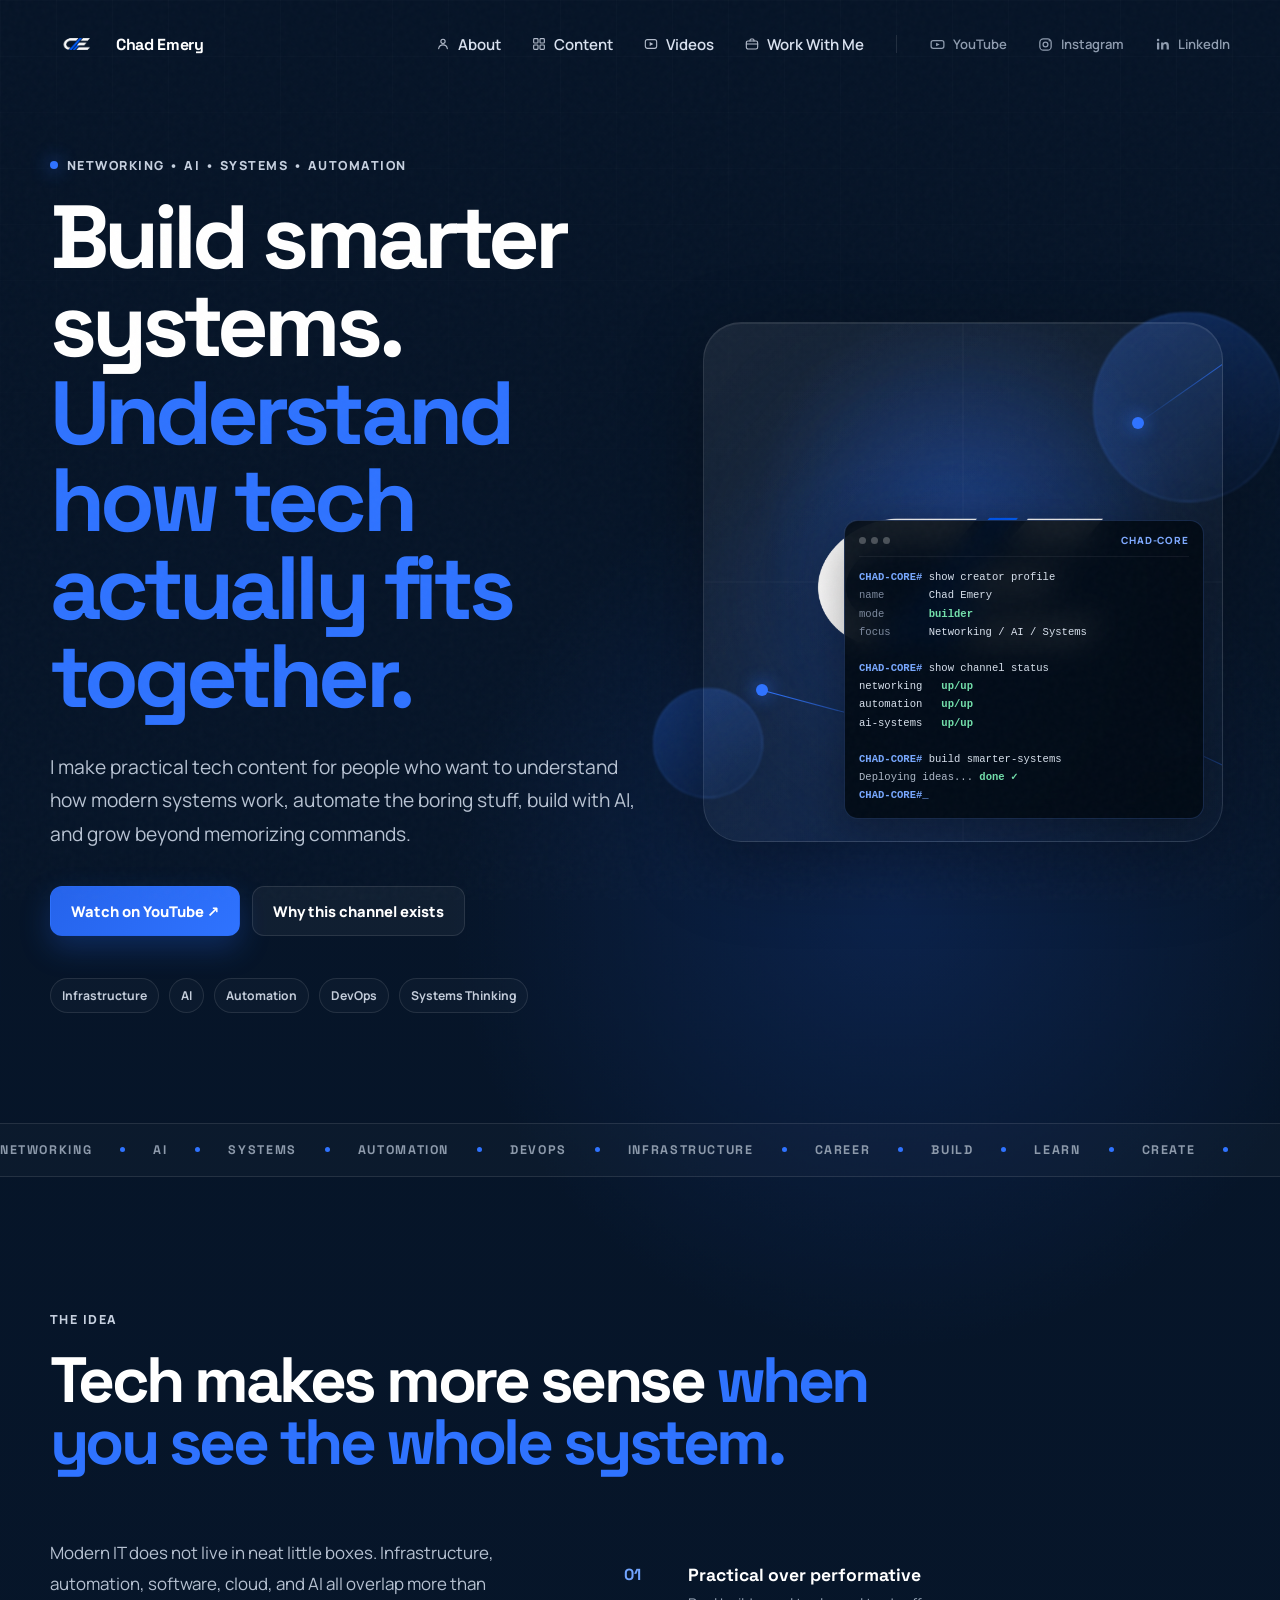
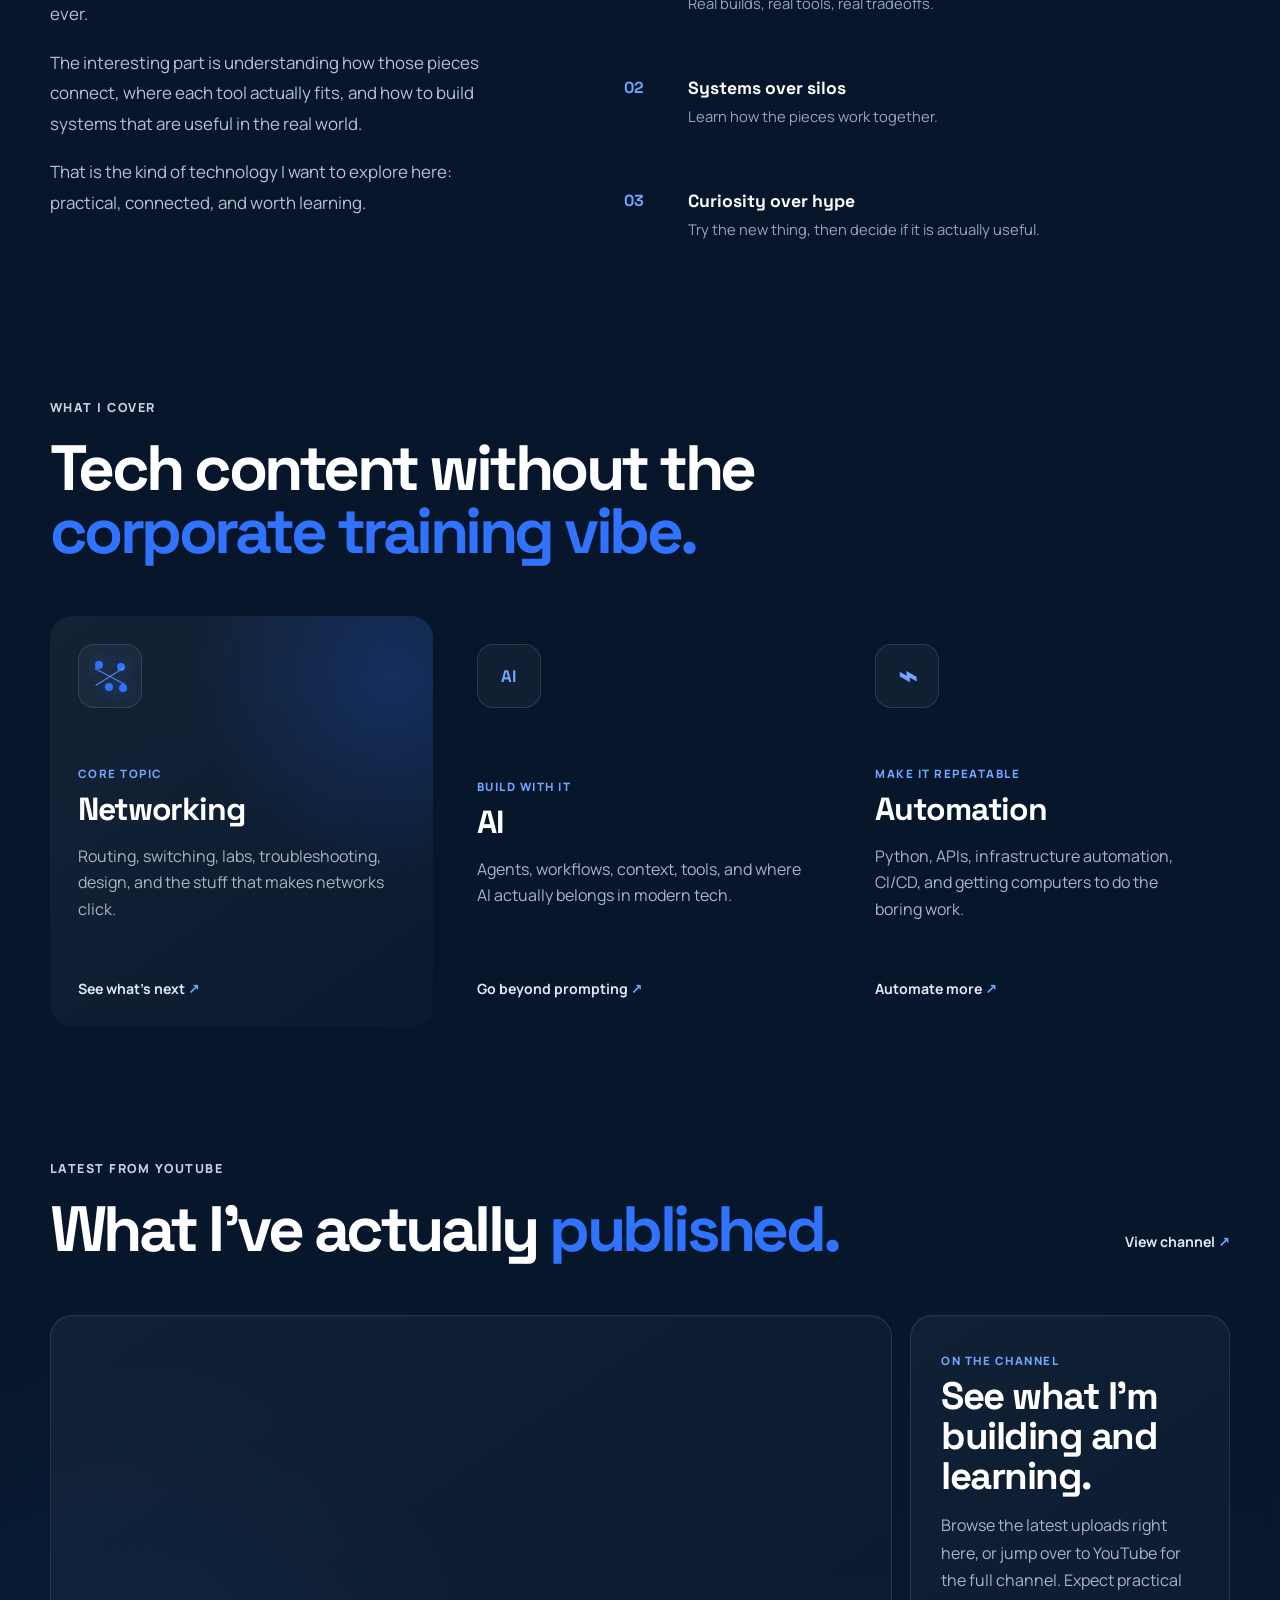
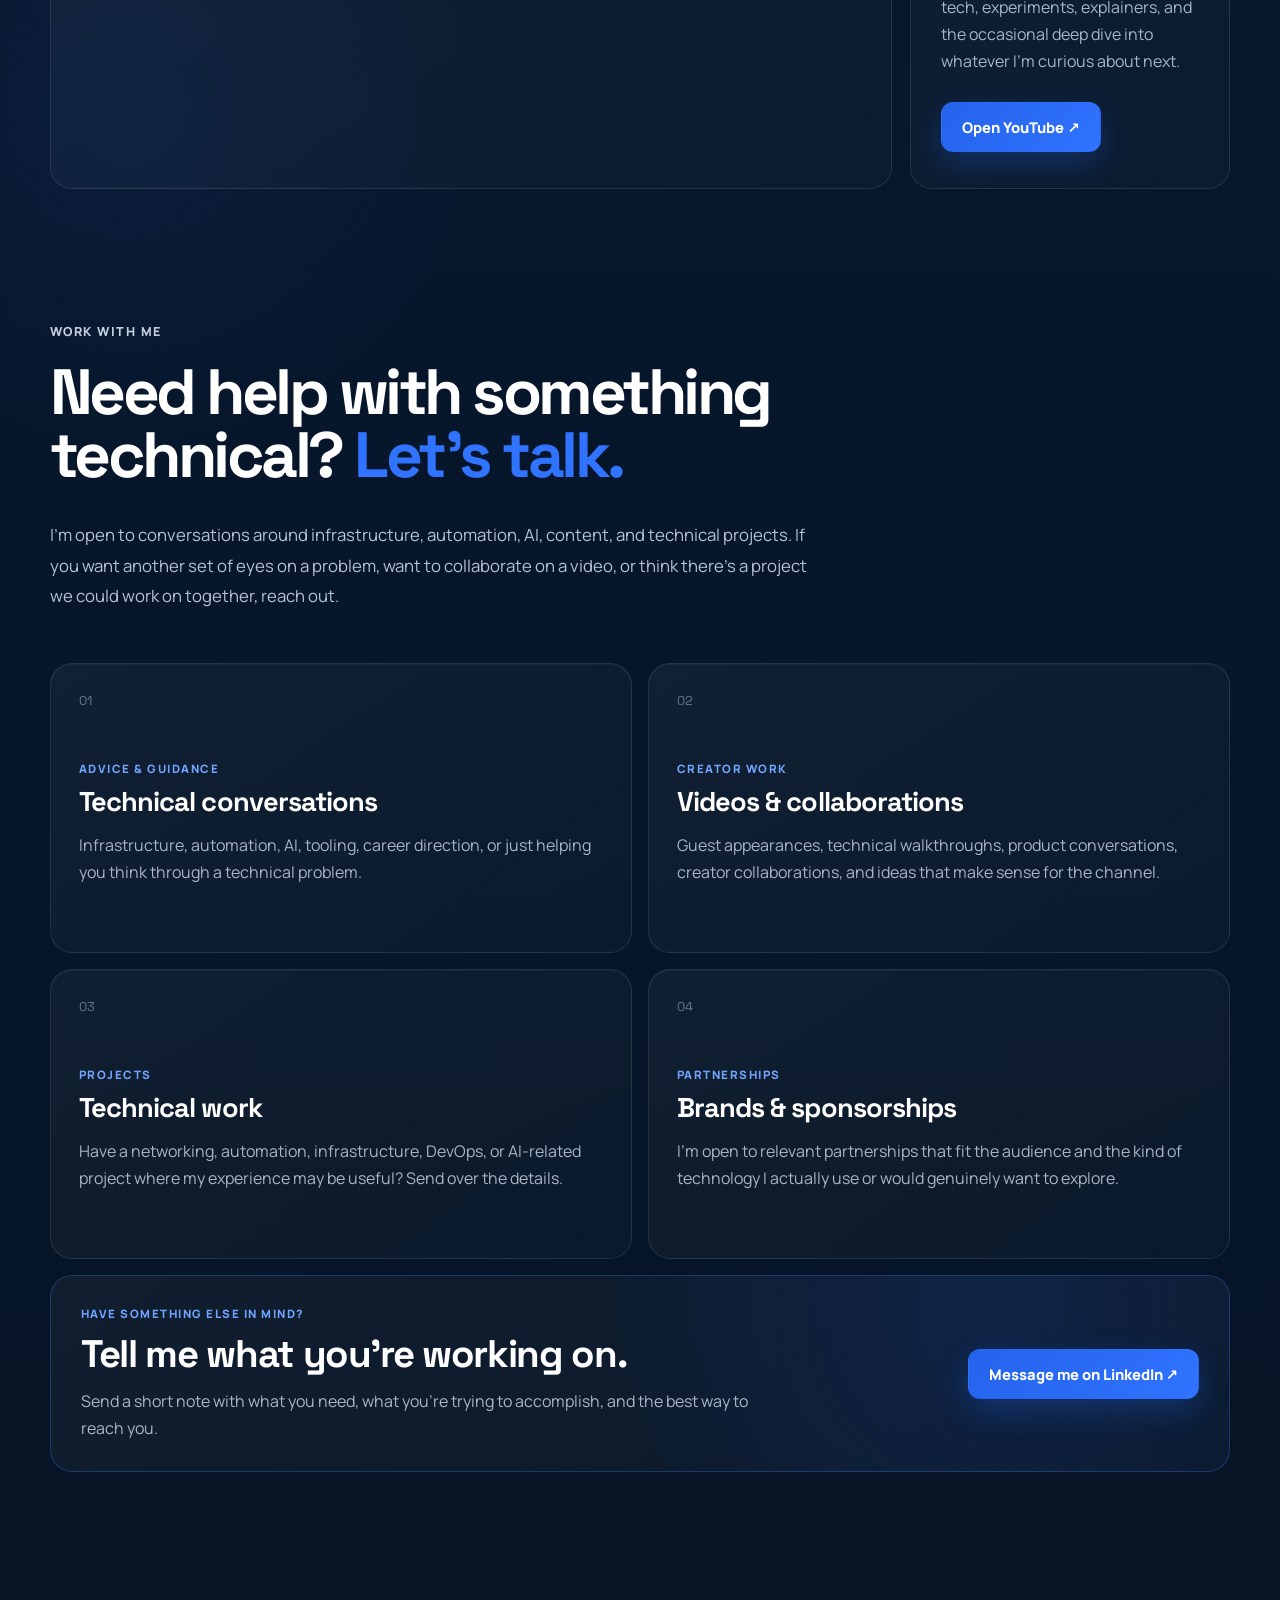
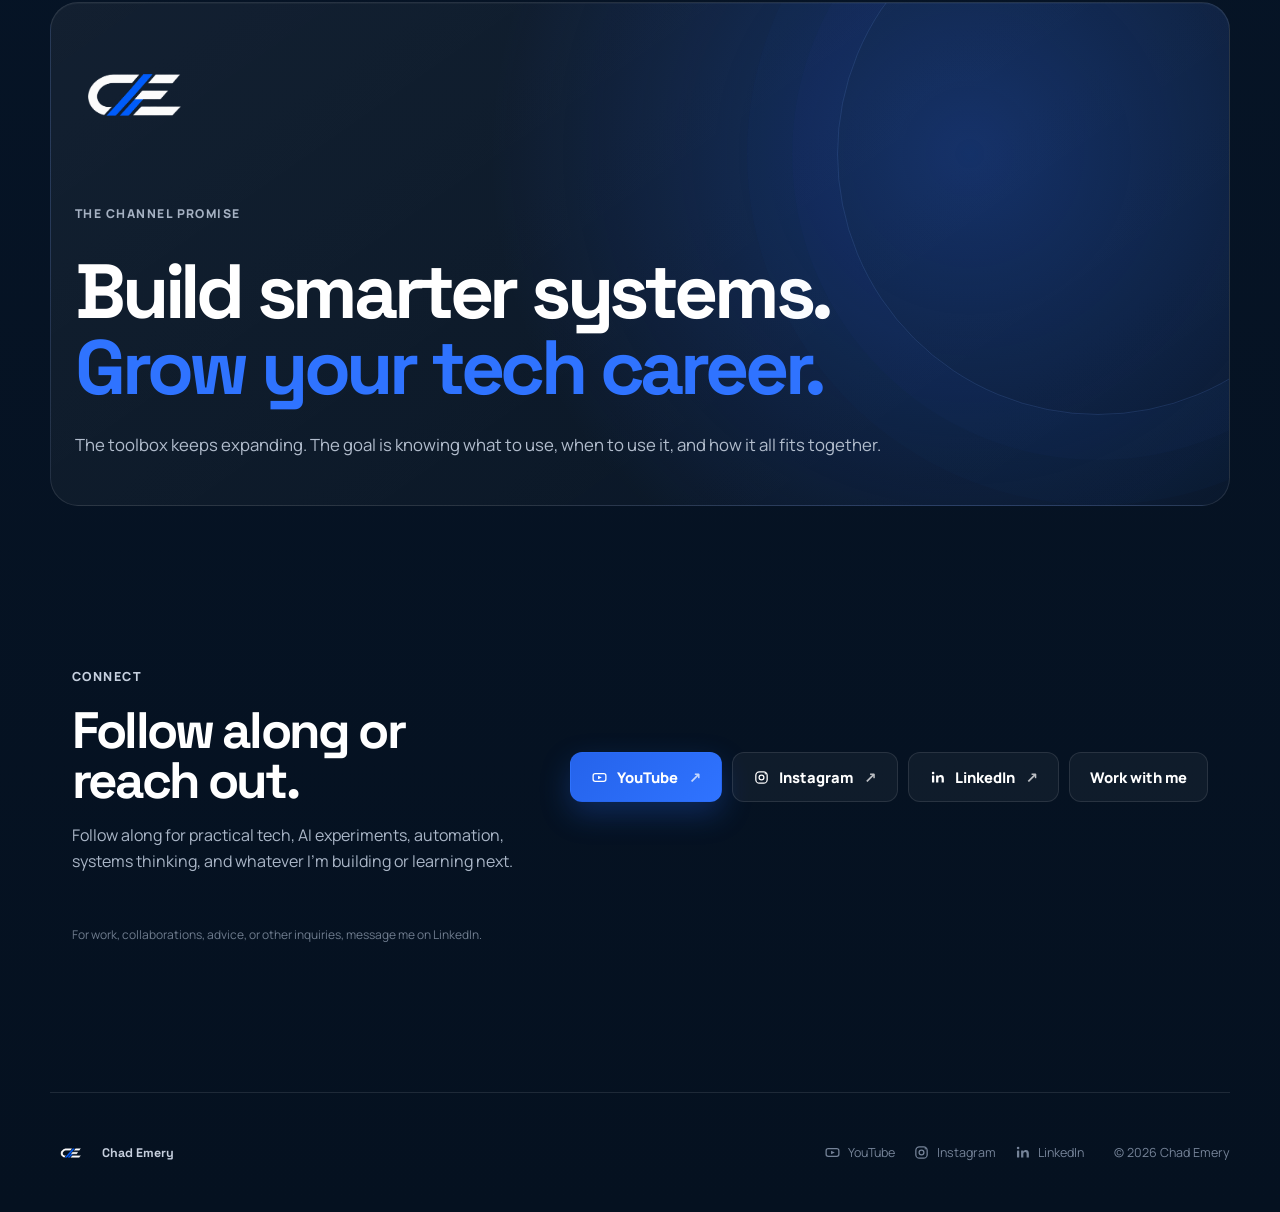
==== commit fa6887db: "Replace Hugo site with new personal site" ====
--- a/index.html
+++ b/index.html
@@ -343,8 +343,8 @@
           </p>
         </div>
 
-        <a class="btn btn-primary contact-email" href="mailto:YOUR_EMAIL_HERE">
-          Contact me
+        <a class="btn btn-primary contact-email" href="https://www.linkedin.com/in/chad-emery-2814a8126/" target="_blank" rel="noopener noreferrer">
+          Message me on LinkedIn ↗
         </a>
       </div>
     </section>
@@ -390,7 +390,7 @@
         </div>
 
         <p class="setup-note">
-          The contact email is still a placeholder until you choose which email address you want public.
+          For work, collaborations, advice, or other inquiries, message me on LinkedIn.
         </p>
       </div>
     </section>
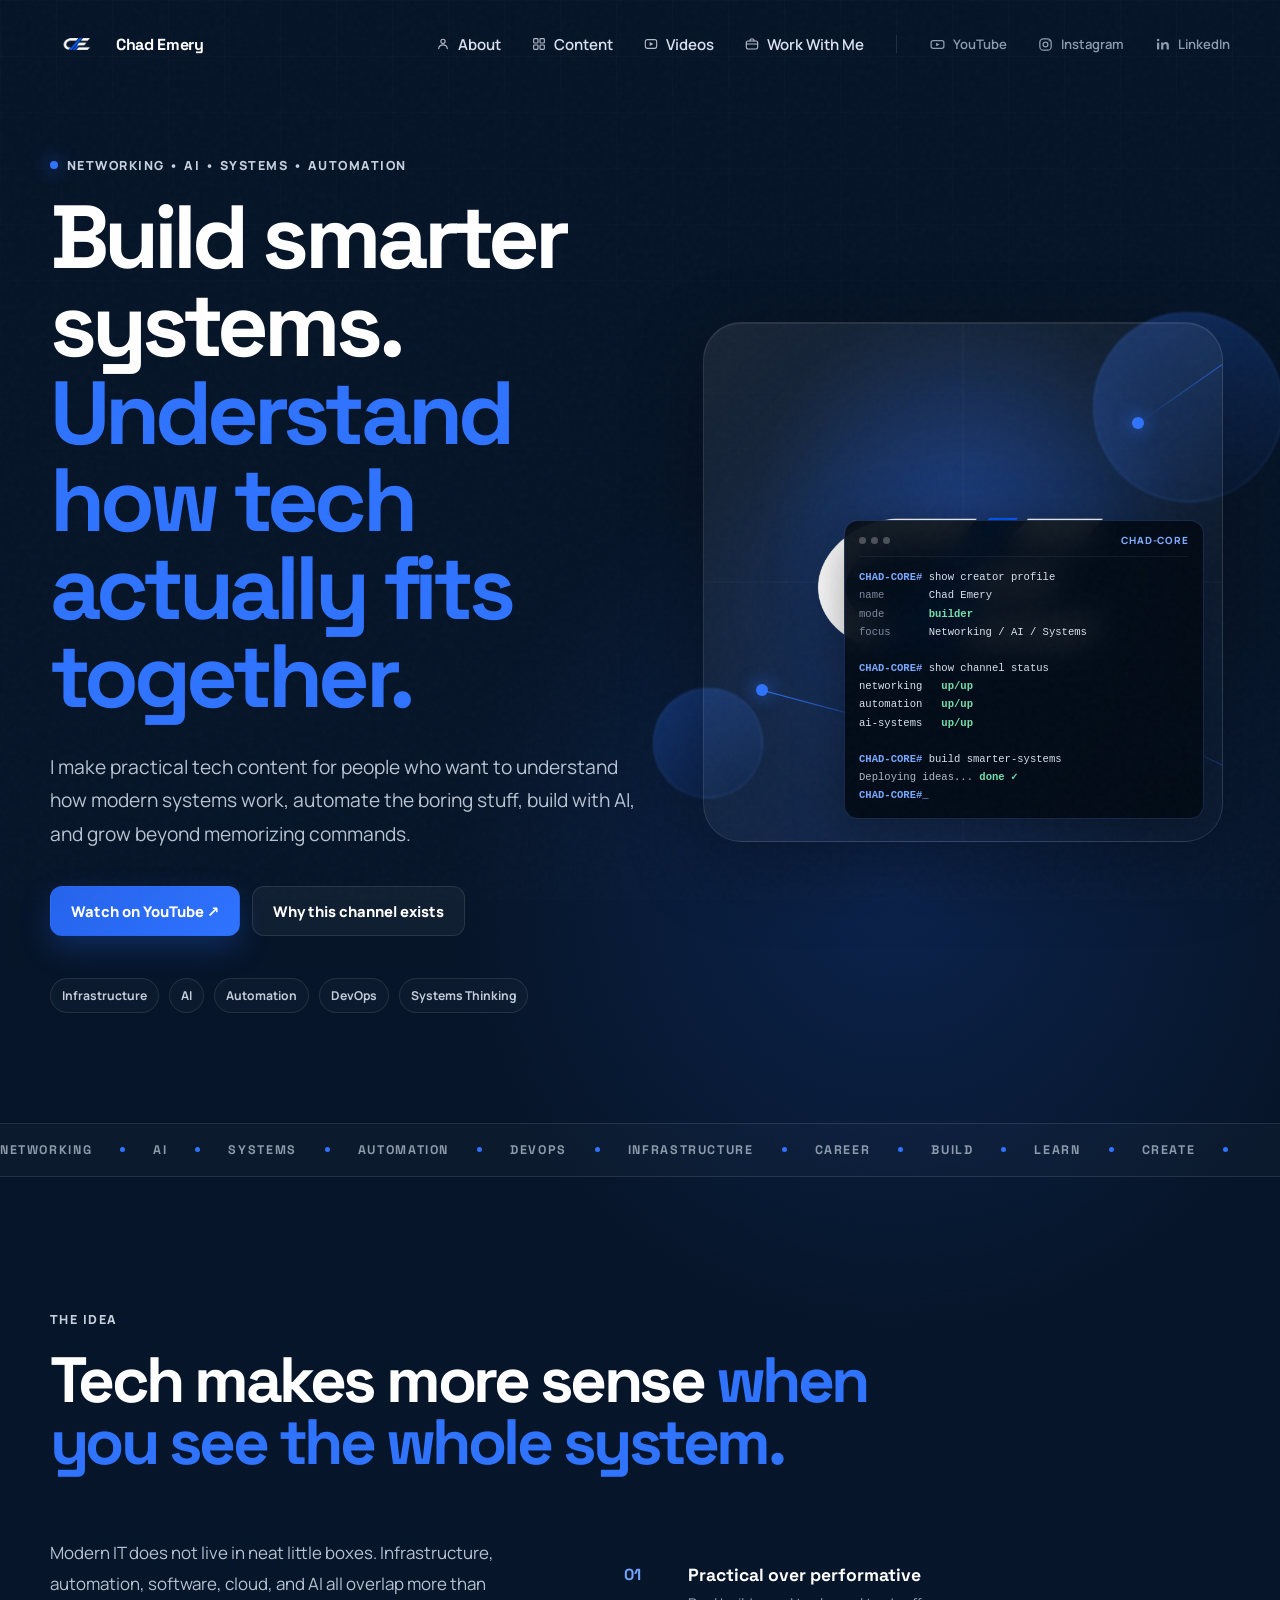
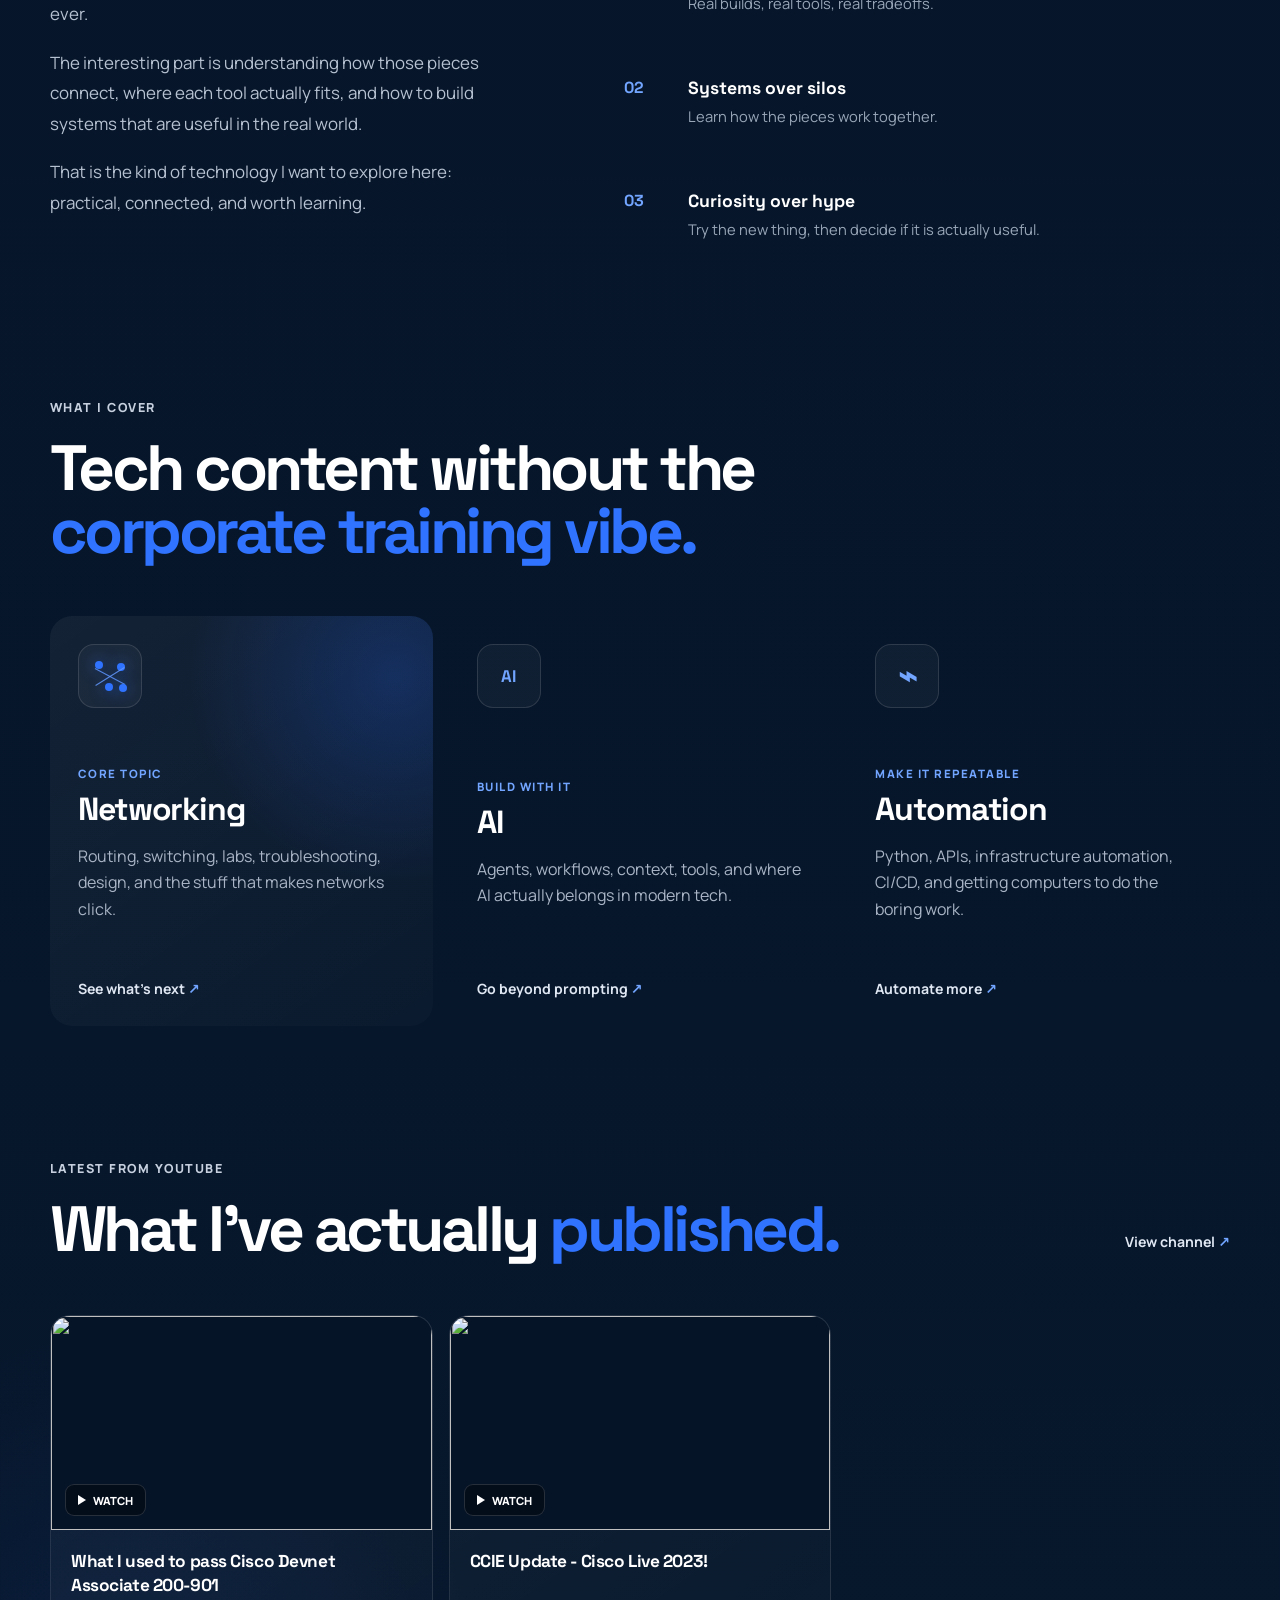
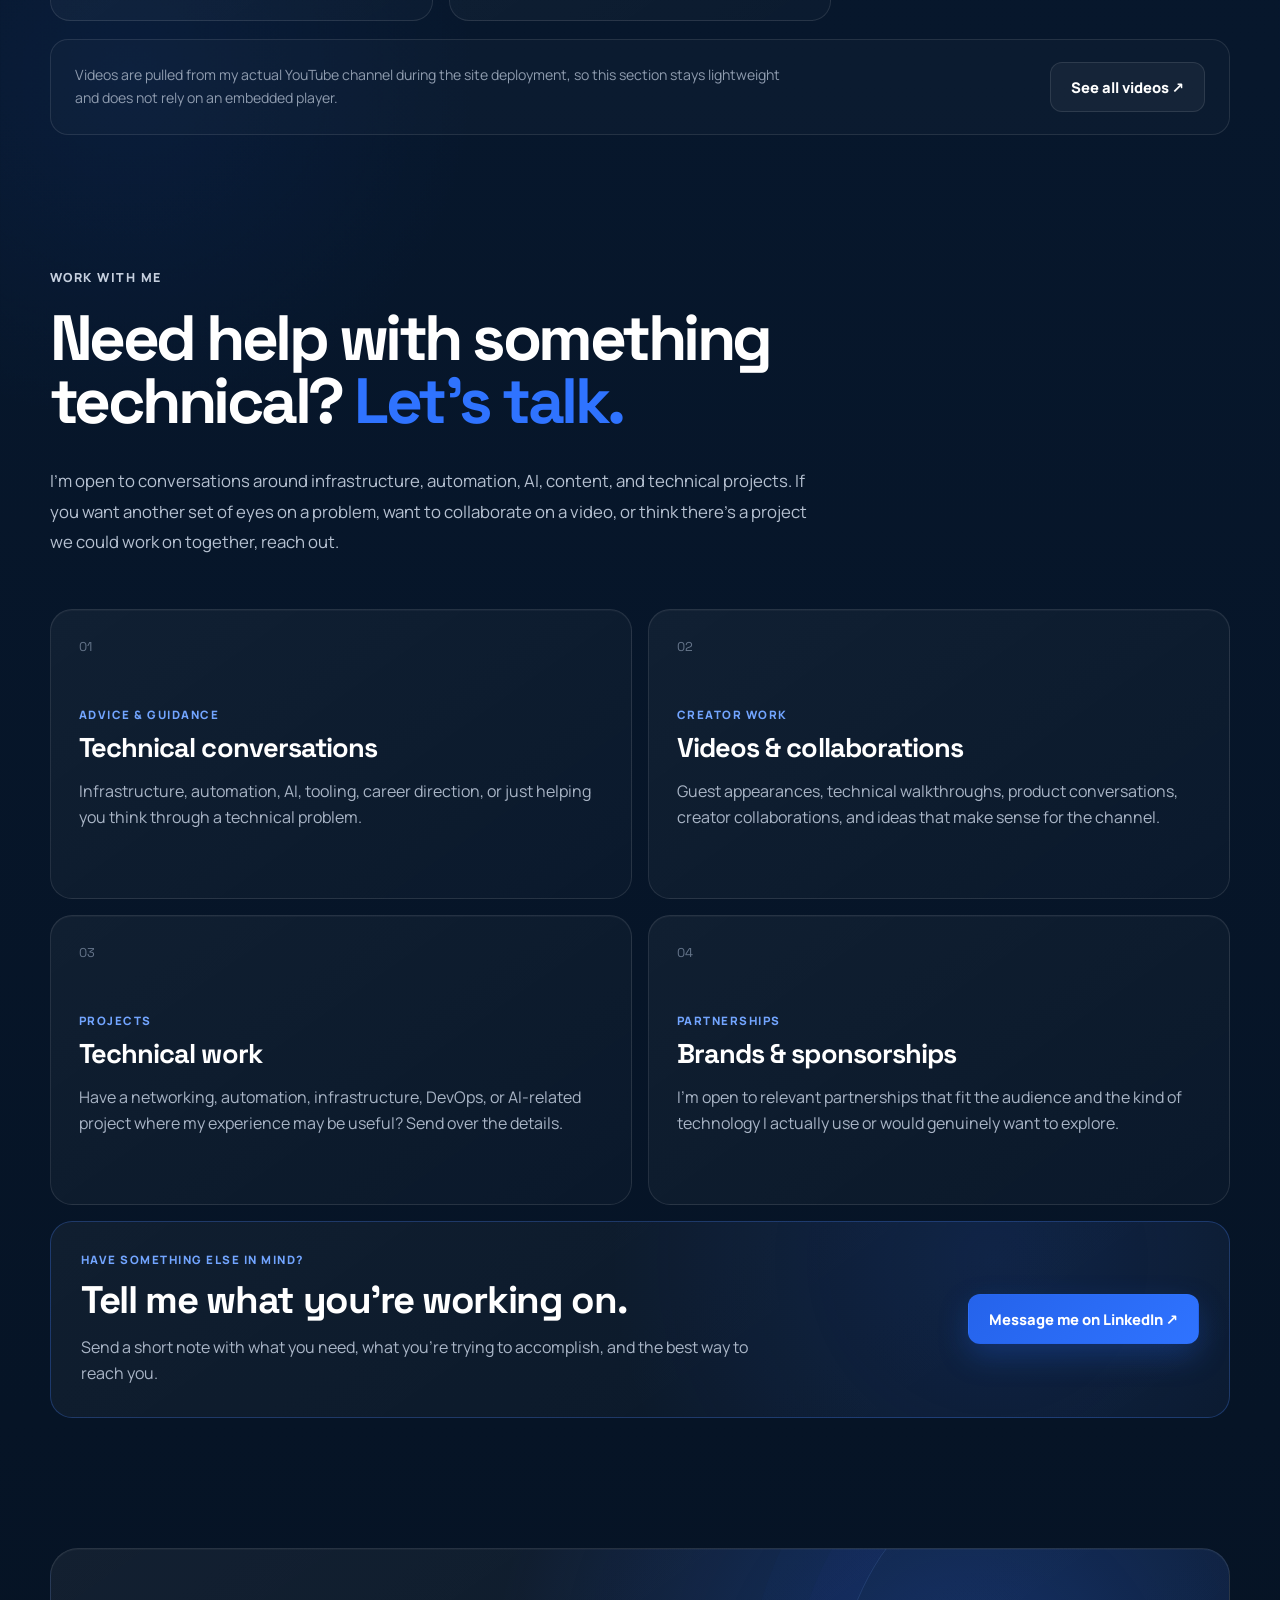
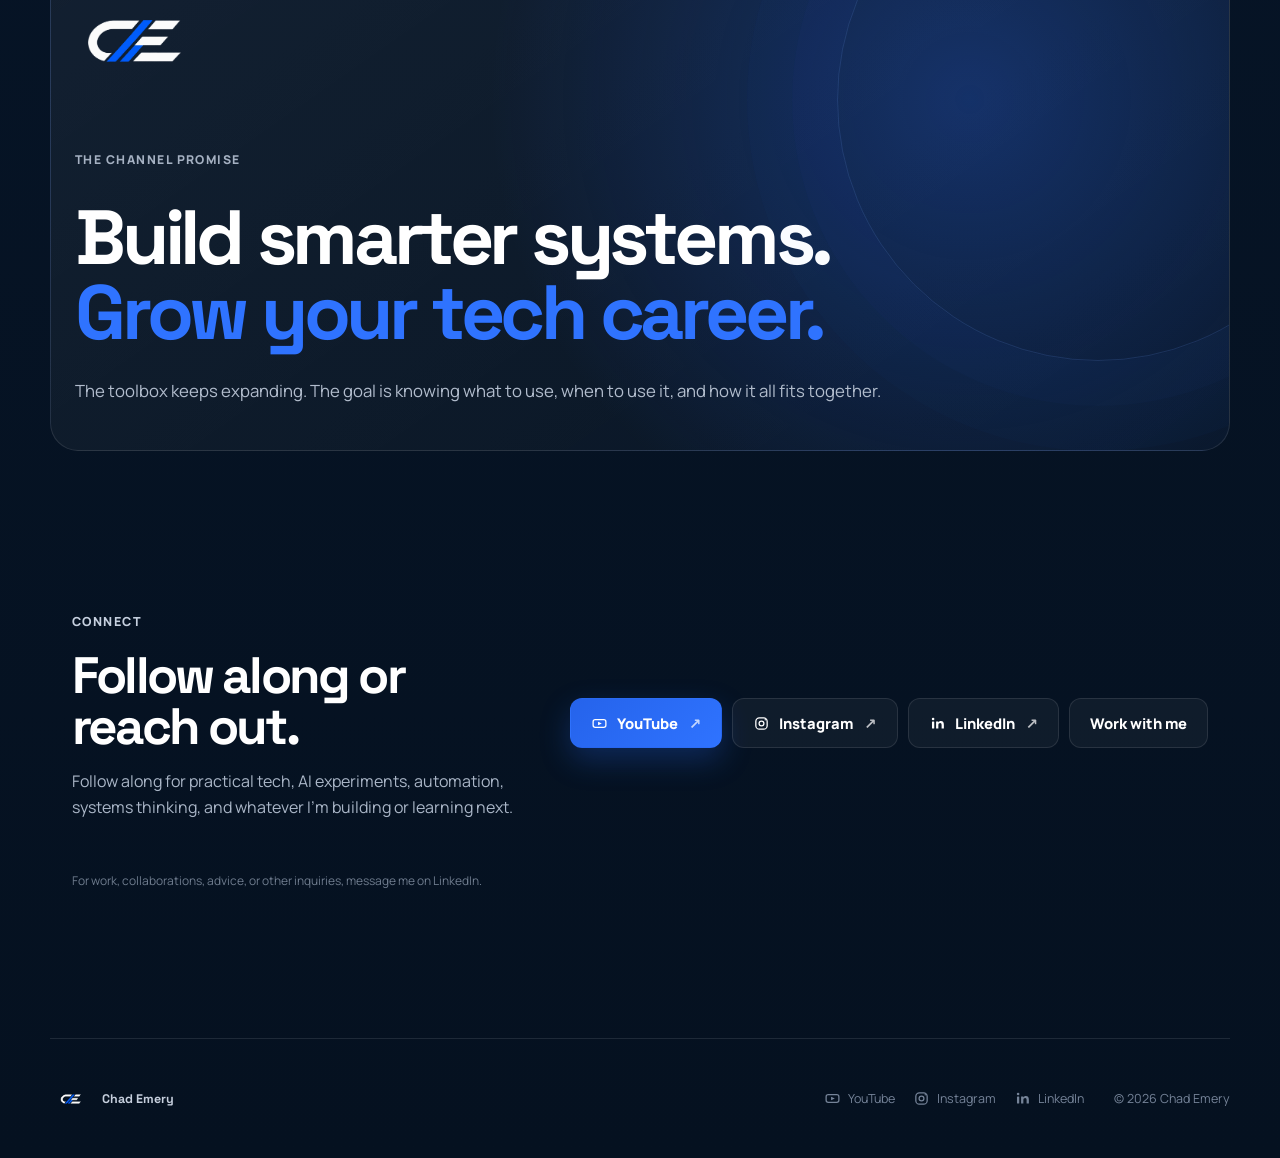
==== commit b9de2f1e: "Replace Hugo site with new personal site" ====
--- a/index.html
+++ b/index.html
@@ -235,36 +235,26 @@
           <h2>What I’ve actually <span>published.</span></h2>
         </div>
 
-        <a class="text-link videos-channel-link" href="https://youtube.com/chademery" target="_blank" rel="noopener noreferrer">
+        <a class="text-link videos-channel-link" href="https://www.youtube.com/c/ChadEmery/videos" target="_blank" rel="noopener noreferrer">
           View channel <span>↗</span>
         </a>
       </div>
 
-      <div class="youtube-native-wrap reveal">
-        <div class="youtube-player-shell">
-          <iframe
-            src="https://www.youtube.com/embed?listType=user_uploads&list=chademery&rel=0"
-            title="Latest videos from Chad Emery on YouTube"
-            loading="lazy"
-            referrerpolicy="strict-origin-when-cross-origin"
-            allow="accelerometer; autoplay; clipboard-write; encrypted-media; gyroscope; picture-in-picture; web-share"
-            allowfullscreen>
-          </iframe>
-        </div>
-
-        <div class="youtube-native-copy">
-          <p class="card-kicker">On the channel</p>
-          <h3>See what I’m building and learning.</h3>
-          <p>
-            Browse the latest uploads right here, or jump over to YouTube for the full channel.
-            Expect practical tech, experiments, explainers, and the occasional deep dive into
-            whatever I’m curious about next.
-          </p>
-
-          <a class="btn btn-primary" href="https://youtube.com/chademery" target="_blank" rel="noopener noreferrer">
-            Open YouTube ↗
-          </a>
-        </div>
+      <div id="youtube-feed" class="youtube-feed-grid reveal" aria-live="polite">
+        <div class="youtube-feed-loading">
+          <span class="feed-loader" aria-hidden="true"></span>
+          <p>Loading latest uploads…</p>
+        </div>
+      </div>
+
+      <div class="youtube-feed-footer reveal">
+        <p>
+          Videos are pulled from my actual YouTube channel during the site deployment,
+          so this section stays lightweight and does not rely on an embedded player.
+        </p>
+        <a class="btn btn-secondary" href="https://www.youtube.com/c/ChadEmery/videos" target="_blank" rel="noopener noreferrer">
+          See all videos ↗
+        </a>
       </div>
     </section>
 
@@ -386,7 +376,7 @@
   <circle cx="5.8" cy="5.7" r="1.8" class="icon-fill"></circle>
   <path d="M10 9h3v1.5c.8-1.1 2-1.9 3.8-1.9 3.2 0 4.2 2 4.2 5.2v5.4h-3.2V14c0-1.6-.5-2.7-2-2.7-1.6 0-2.6 1.1-2.6 3v4.9H10Z" class="icon-fill"></path>
 </svg><span>LinkedIn</span><span class="arrow">↗</span></a>
-          <a class="btn btn-secondary" href="#work-with-me">Work with me</a>
+          <a class="btn btn-secondary connect-work-btn" href="#work-with-me">Work with me</a>
         </div>
 
         <p class="setup-note">
@@ -419,7 +409,7 @@
 </svg><span>LinkedIn</span></a>
     </div>
 
-    <p>© <span id="year"></span> Chad Emery</p>
+    <p class="footer-copyright">© <span id="year"></span> Chad Emery</p>
   </footer>
 
   <script src="script.js"></script>
--- a/styles.css
+++ b/styles.css
@@ -1507,135 +1507,414 @@
 
 
 
-.youtube-native-wrap {
+
+
+
+
+
+
+
+
+
+
+@media (max-width: 900px) {
+  
+  
+  .site-nav .nav-main {
+    justify-content: flex-start;
+  }
+
+  .site-nav .nav-main .nav-icon {
+    width: 18px;
+    height: 18px;
+  }
+}
+
+
+
+
+
+
+
+
+
+
+
+.youtube-feed-grid {
+  display: grid;
+  grid-template-columns: repeat(3, 1fr);
+  gap: 16px;
   margin-top: 54px;
-  display: grid;
-  grid-template-columns: 1.45fr .55fr;
-  gap: 18px;
-  align-items: stretch;
-}
-
-.youtube-player-shell,
-.youtube-native-copy {
+}
+
+.youtube-feed-card {
+  overflow: hidden;
   border: 1px solid var(--line);
-  border-radius: 22px;
+  border-radius: 20px;
   background:
     linear-gradient(145deg, rgba(255,255,255,.045), rgba(255,255,255,.018));
   box-shadow: inset 0 1px 0 rgba(255,255,255,.035);
-}
-
-.youtube-player-shell {
+  transition: transform .25s ease, border-color .25s ease, box-shadow .25s ease;
+}
+
+.youtube-feed-card:hover {
+  transform: translateY(-5px);
+  border-color: rgba(70,132,255,.42);
+  box-shadow: 0 22px 50px rgba(0,0,0,.18);
+}
+
+.youtube-feed-thumb {
+  display: block;
+  position: relative;
+  aspect-ratio: 16 / 9;
   overflow: hidden;
-  aspect-ratio: 16 / 9;
-  min-height: 320px;
-}
-
-.youtube-player-shell iframe {
+  background: #061427;
+}
+
+.youtube-feed-thumb img {
   width: 100%;
   height: 100%;
-  border: 0;
-  display: block;
-}
-
-.youtube-native-copy {
-  padding: 30px;
-  display: flex;
-  flex-direction: column;
-  justify-content: center;
-}
-
-.youtube-native-copy h3 {
-  margin: 0;
-  font-family: "Space Grotesk", sans-serif;
-  font-size: clamp(1.8rem, 3vw, 2.6rem);
-  letter-spacing: -.04em;
-  line-height: 1.05;
-}
-
-.youtube-native-copy > p:not(.card-kicker) {
-  color: #a9b5c6;
-  line-height: 1.7;
-  margin: 16px 0 26px;
-}
-
-.youtube-native-copy .btn {
-  align-self: flex-start;
-}
-
-
-
-@media (max-width: 900px) {
-  .youtube-native-wrap {
-    grid-template-columns: 1fr;
-  }
-
-  .youtube-native-copy .btn {
-    align-self: stretch;
-  }
-
-  .site-nav .nav-main {
-    justify-content: flex-start;
-  }
-
-  .site-nav .nav-main .nav-icon {
-    width: 18px;
-    height: 18px;
-  }
-}
-
-
-.youtube-preview-safe {
-  width: 100%;
-  height: 100%;
-  min-height: 320px;
-  display: grid;
-  place-items: center;
-  padding: 34px;
-  background:
-    radial-gradient(circle at 70% 20%, rgba(37,99,235,.18), transparent 19rem),
-    linear-gradient(145deg, #07172c, #04101f);
-}
-
-.youtube-preview-inner {
-  max-width: 520px;
-  text-align: center;
-}
-
-.youtube-preview-mark {
-  width: 72px;
-  height: 52px;
-  margin: 0 auto 22px;
-  border-radius: 15px;
-  display: grid;
-  place-items: center;
-  background: #ff0033;
-  box-shadow: 0 16px 40px rgba(255,0,51,.18);
-}
-
-.youtube-preview-mark::after {
+  object-fit: cover;
+  transition: transform .35s ease;
+}
+
+.youtube-feed-card:hover .youtube-feed-thumb img {
+  transform: scale(1.025);
+}
+
+.youtube-feed-watch {
+  position: absolute;
+  left: 14px;
+  bottom: 14px;
+  height: 32px;
+  padding: 0 12px;
+  border-radius: 9px;
+  display: inline-flex;
+  align-items: center;
+  gap: 7px;
+  color: #fff;
+  background: rgba(4,13,26,.88);
+  border: 1px solid rgba(255,255,255,.14);
+  backdrop-filter: blur(10px);
+  font-size: .7rem;
+  font-weight: 800;
+}
+
+.youtube-feed-watch::before {
   content: "";
   width: 0;
   height: 0;
-  border-top: 9px solid transparent;
-  border-bottom: 9px solid transparent;
-  border-left: 15px solid white;
-  margin-left: 4px;
-}
-
-.youtube-preview-inner .card-kicker {
-  margin-bottom: 10px;
-}
-
-.youtube-preview-inner h3 {
+  border-top: 5px solid transparent;
+  border-bottom: 5px solid transparent;
+  border-left: 8px solid #fff;
+}
+
+.youtube-feed-copy {
+  padding: 20px 20px 22px;
+}
+
+.youtube-feed-copy h3 {
   margin: 0;
   font-family: "Space Grotesk", sans-serif;
-  font-size: clamp(1.7rem, 3vw, 2.4rem);
-  letter-spacing: -.04em;
-}
-
-.youtube-preview-inner p {
-  color: #9eabbc;
-  line-height: 1.65;
-  margin: 14px auto 24px;
-}
-
+  font-size: 1.08rem;
+  line-height: 1.38;
+  letter-spacing: -.025em;
+}
+
+.youtube-feed-copy h3 a:hover {
+  color: var(--blue-soft);
+}
+
+.youtube-feed-loading,
+.youtube-feed-error {
+  grid-column: 1 / -1;
+  min-height: 220px;
+  border: 1px solid var(--line);
+  border-radius: 20px;
+  display: flex;
+  flex-direction: column;
+  gap: 14px;
+  align-items: center;
+  justify-content: center;
+  padding: 28px;
+  text-align: center;
+  color: #93a1b4;
+  background: rgba(255,255,255,.018);
+}
+
+.feed-loader {
+  width: 24px;
+  height: 24px;
+  border-radius: 50%;
+  border: 2px solid rgba(255,255,255,.12);
+  border-top-color: var(--blue-bright);
+  animation: feed-spin .8s linear infinite;
+}
+
+@keyframes feed-spin {
+  to { transform: rotate(360deg); }
+}
+
+.youtube-feed-footer {
+  margin-top: 18px;
+  padding: 22px 24px;
+  border: 1px solid var(--line);
+  border-radius: 18px;
+  display: flex;
+  align-items: center;
+  justify-content: space-between;
+  gap: 24px;
+  background: rgba(255,255,255,.018);
+}
+
+.youtube-feed-footer p {
+  margin: 0;
+  color: #8f9caf;
+  line-height: 1.6;
+  font-size: .88rem;
+  max-width: 720px;
+}
+
+@media (max-width: 900px) {
+  .youtube-feed-grid {
+    grid-template-columns: 1fr;
+  }
+
+  .youtube-feed-footer {
+    align-items: stretch;
+    flex-direction: column;
+  }
+}
+
+
+
+/* ---------- Mobile polish v10 ---------- */
+
+@media (max-width: 600px) {
+  /* Keep sections breathing without making the page feel endless. */
+  .work-with-me,
+  .connect {
+    padding-top: 78px !important;
+  }
+
+  /* Work With Me heading and intro */
+  .work-with-me .section-heading h2 {
+    font-size: clamp(2.45rem, 11.5vw, 3.35rem);
+    line-height: .98;
+  }
+
+  .work-intro {
+    margin-top: 24px;
+  }
+
+  .work-intro p {
+    font-size: .97rem;
+    line-height: 1.65;
+  }
+
+  /* Turn the desktop cards into tighter mobile cards. */
+  .work-grid {
+    gap: 10px;
+    margin-top: 30px;
+  }
+
+  .work-card {
+    min-height: 0;
+    padding: 20px 19px 21px;
+    border-radius: 17px;
+  }
+
+  .work-card:hover {
+    transform: none;
+  }
+
+  .work-number {
+    margin-bottom: 22px;
+    font-size: .69rem;
+  }
+
+  .work-card h3 {
+    font-size: 1.38rem;
+  }
+
+  .work-card p:not(.card-kicker) {
+    margin-top: 9px;
+    font-size: .89rem;
+    line-height: 1.55;
+  }
+
+  .work-card .card-kicker {
+    margin-bottom: 6px;
+  }
+
+  /* Compact "Tell me what you're working on" CTA */
+  .work-cta {
+    margin-top: 10px;
+    padding: 22px 19px;
+    gap: 20px;
+    border-radius: 17px;
+  }
+
+  .work-cta h3 {
+    font-size: 1.55rem;
+    line-height: 1.08;
+  }
+
+  .work-cta p:not(.card-kicker) {
+    margin-top: 10px;
+    font-size: .9rem;
+    line-height: 1.58;
+  }
+
+  .work-cta .contact-email {
+    min-height: 48px;
+    border-radius: 11px;
+  }
+
+  /* Connect/Get in touch: make it a compact mobile panel. */
+  .connect {
+    padding-bottom: 74px;
+  }
+
+  .connect-card {
+    padding: 24px 18px 18px !important;
+    gap: 22px;
+    border-radius: 20px;
+    overflow: hidden;
+  }
+
+  .connect .eyebrow {
+    font-size: .68rem;
+  }
+
+  .connect h2 {
+    margin-top: 12px;
+    font-size: clamp(2rem, 10vw, 2.75rem);
+    line-height: 1;
+  }
+
+  .connect-card > div:first-child > p {
+    margin: 15px 0 0;
+    font-size: .92rem;
+    line-height: 1.58;
+  }
+
+  .connect-actions.social-actions {
+    display: grid;
+    grid-template-columns: repeat(3, minmax(0, 1fr));
+    gap: 8px;
+    width: 100%;
+  }
+
+  .connect-actions .social-btn {
+    width: 100%;
+    min-height: 64px;
+    padding: 8px 5px;
+    border-radius: 13px;
+    flex-direction: column;
+    gap: 5px;
+    font-size: .72rem;
+    line-height: 1;
+  }
+
+  .connect-actions .social-btn .social-icon {
+    width: 20px;
+    height: 20px;
+  }
+
+  .connect-actions .social-btn .arrow {
+    display: none;
+  }
+
+  .connect-actions .connect-work-btn {
+    grid-column: 1 / -1;
+    width: 100%;
+    min-height: 48px;
+    margin-top: 1px;
+    border-radius: 12px;
+    font-size: .84rem;
+  }
+
+  .connect-card .setup-note {
+    margin: -4px 0 0 !important;
+    padding-top: 14px;
+    border-top: 1px solid var(--line);
+    text-align: center;
+    font-size: .7rem;
+    line-height: 1.5;
+  }
+
+  /* Footer becomes a deliberate compact mobile footer. */
+  .site-footer {
+    width: calc(100% - 26px);
+    min-height: 0;
+    padding: 28px 0 34px !important;
+    display: flex !important;
+    flex-direction: column;
+    align-items: center;
+    gap: 17px !important;
+    text-align: center;
+  }
+
+  .footer-brand {
+    justify-content: center;
+    gap: 10px;
+    font-size: .95rem;
+  }
+
+  .footer-brand img {
+    width: 48px;
+    height: 30px;
+  }
+
+  .footer-socials {
+    display: flex;
+    justify-content: center;
+    gap: 9px;
+    flex-wrap: nowrap;
+  }
+
+  .footer-socials a {
+    width: 42px;
+    height: 42px;
+    padding: 0;
+    display: grid;
+    place-items: center;
+    border: 1px solid var(--line);
+    border-radius: 50%;
+    background: rgba(255,255,255,.025);
+    color: #aeb9c9;
+  }
+
+  .footer-socials a span {
+    display: none;
+  }
+
+  .footer-socials a .social-icon {
+    width: 18px;
+    height: 18px;
+  }
+
+  .footer-copyright {
+    margin: 0;
+    color: #657389;
+    font-size: .7rem;
+  }
+}
+
+@media (max-width: 370px) {
+  .connect-actions.social-actions {
+    grid-template-columns: 1fr;
+  }
+
+  .connect-actions .social-btn {
+    min-height: 48px;
+    flex-direction: row;
+    justify-content: center;
+    font-size: .8rem;
+  }
+
+  .connect-actions .connect-work-btn {
+    grid-column: auto;
+  }
+}
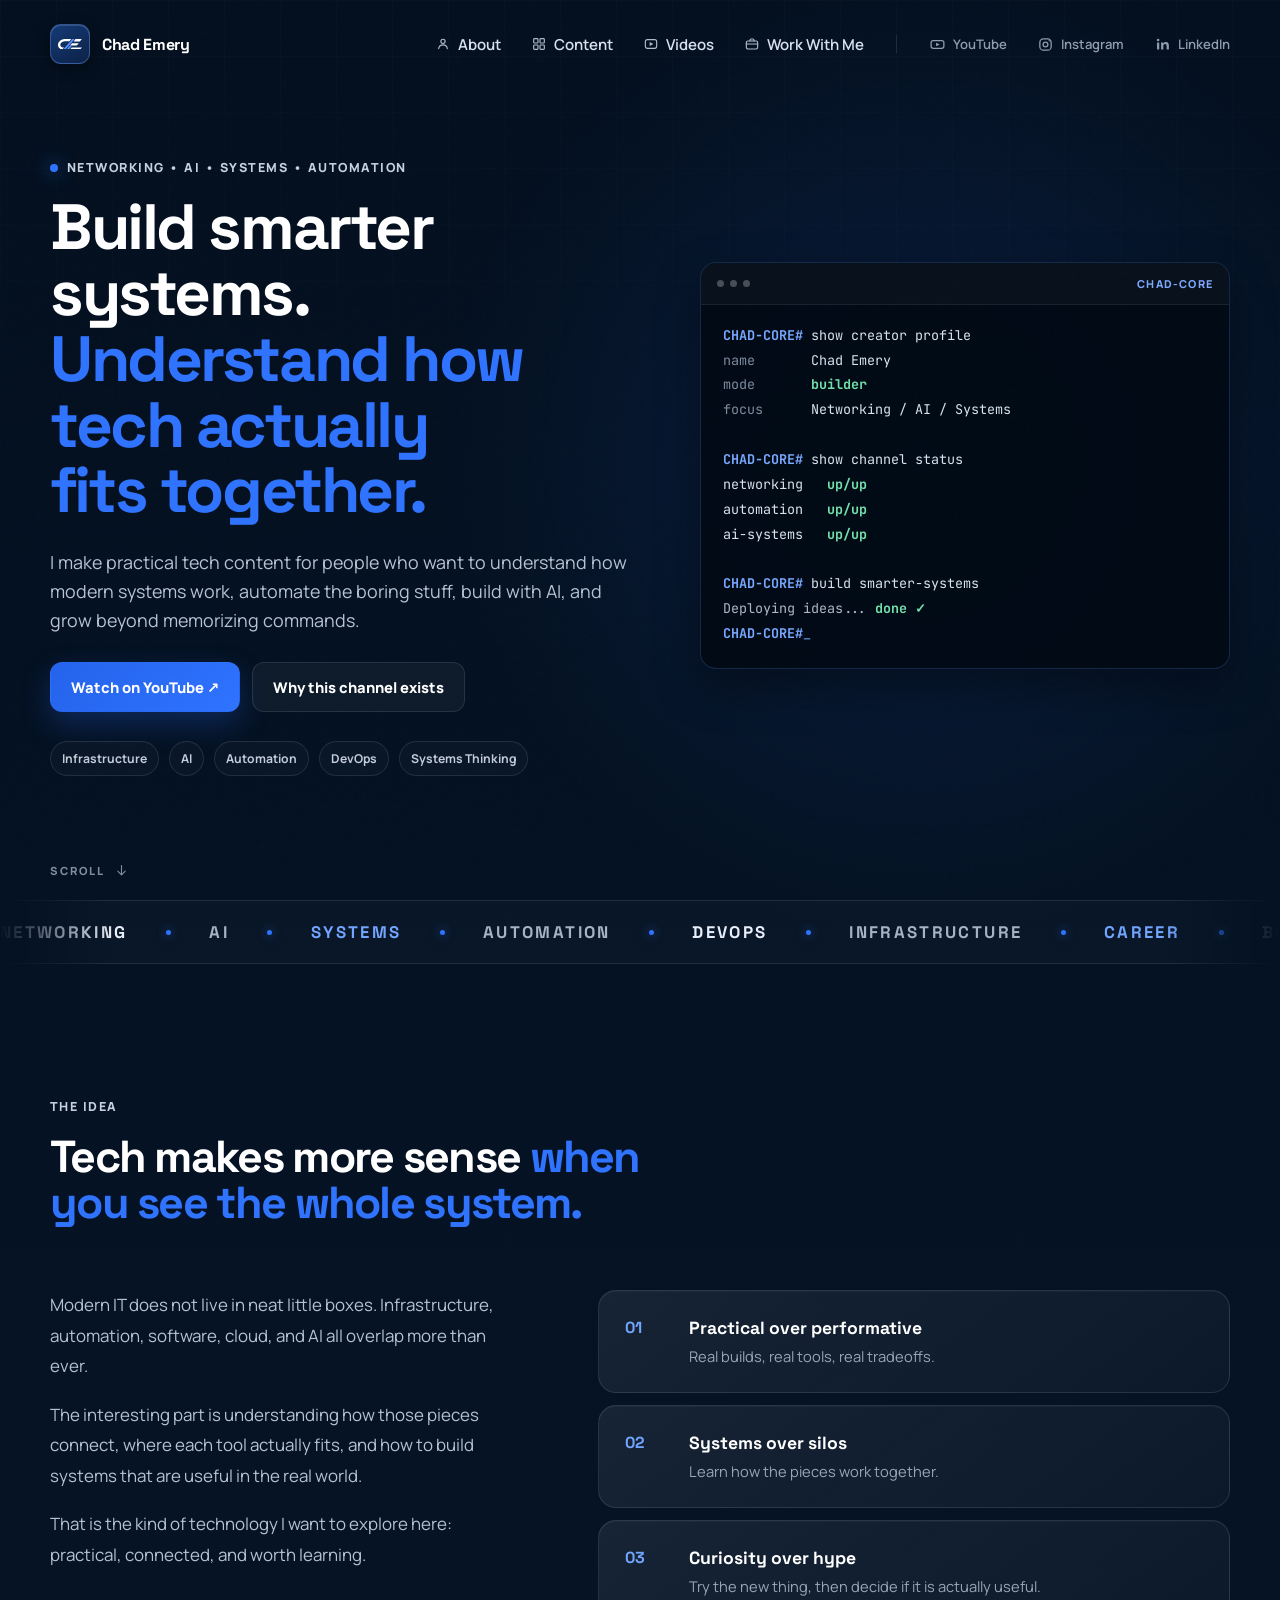
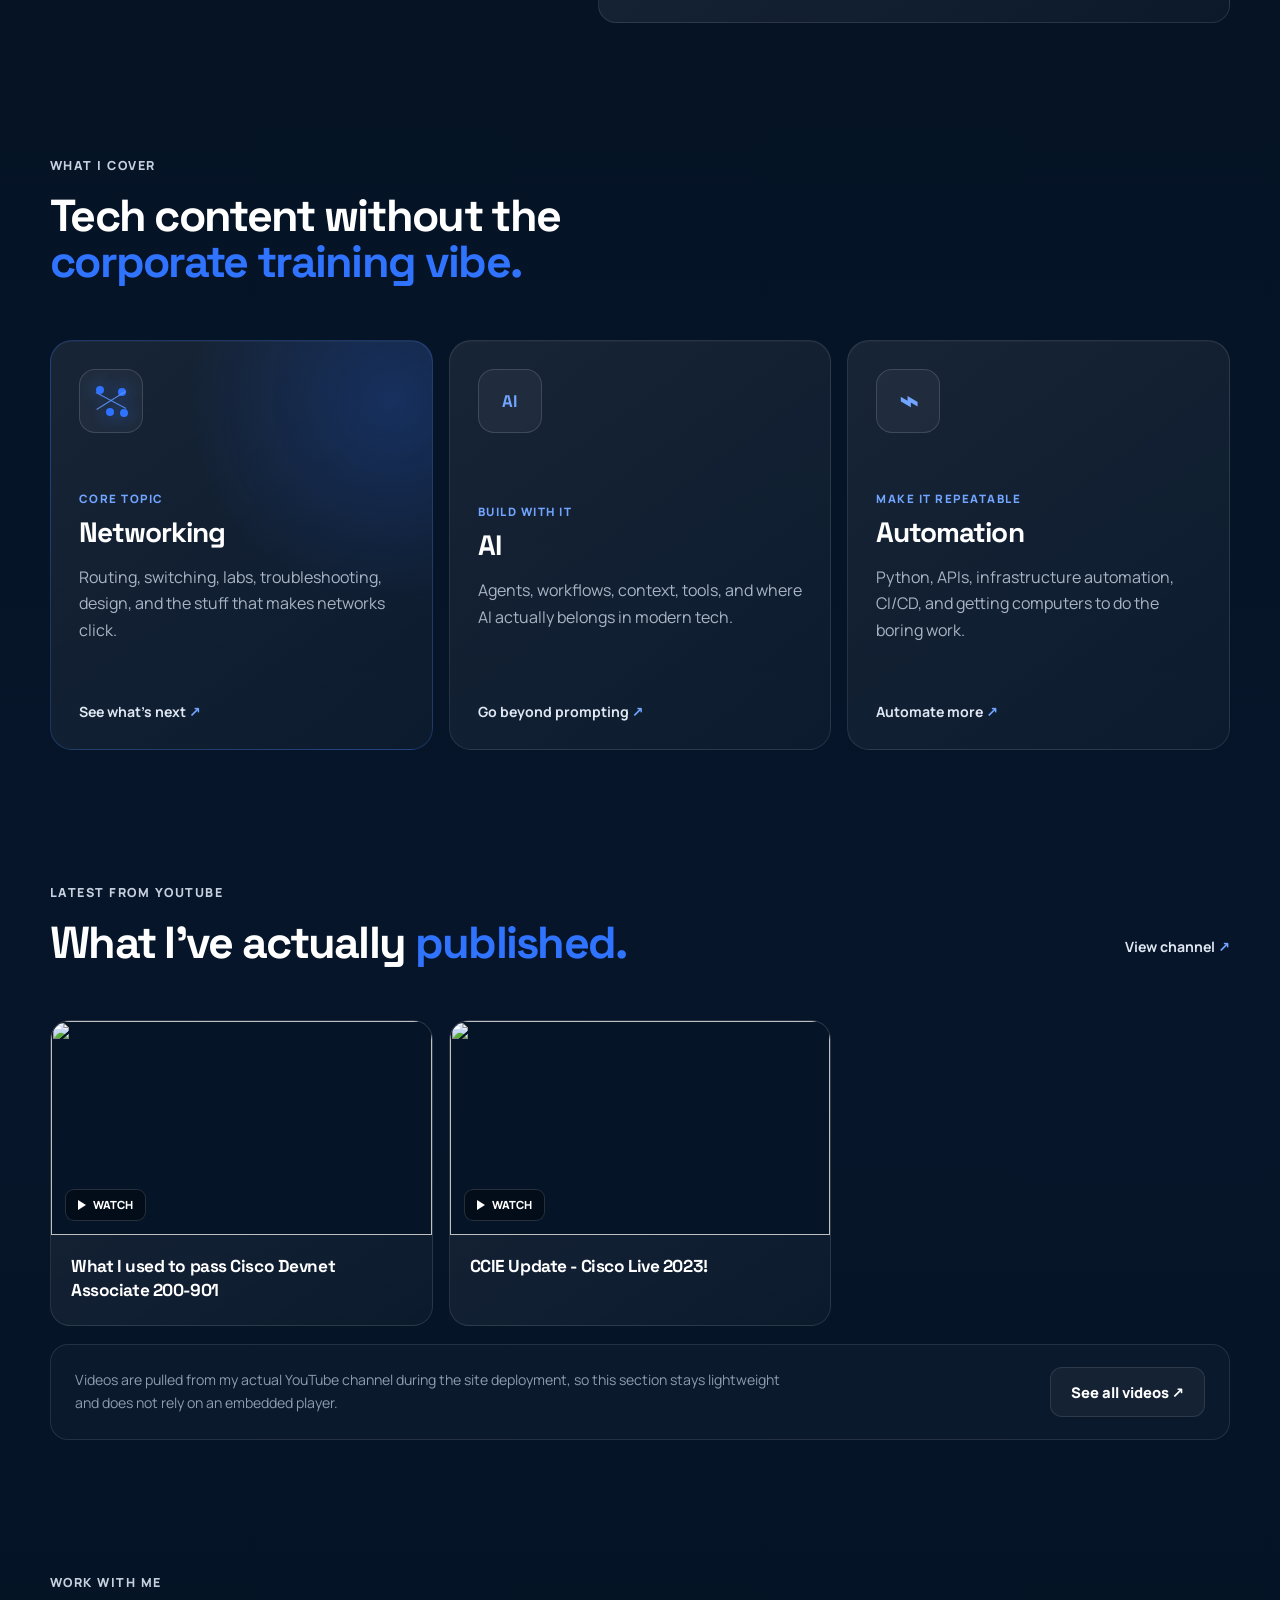
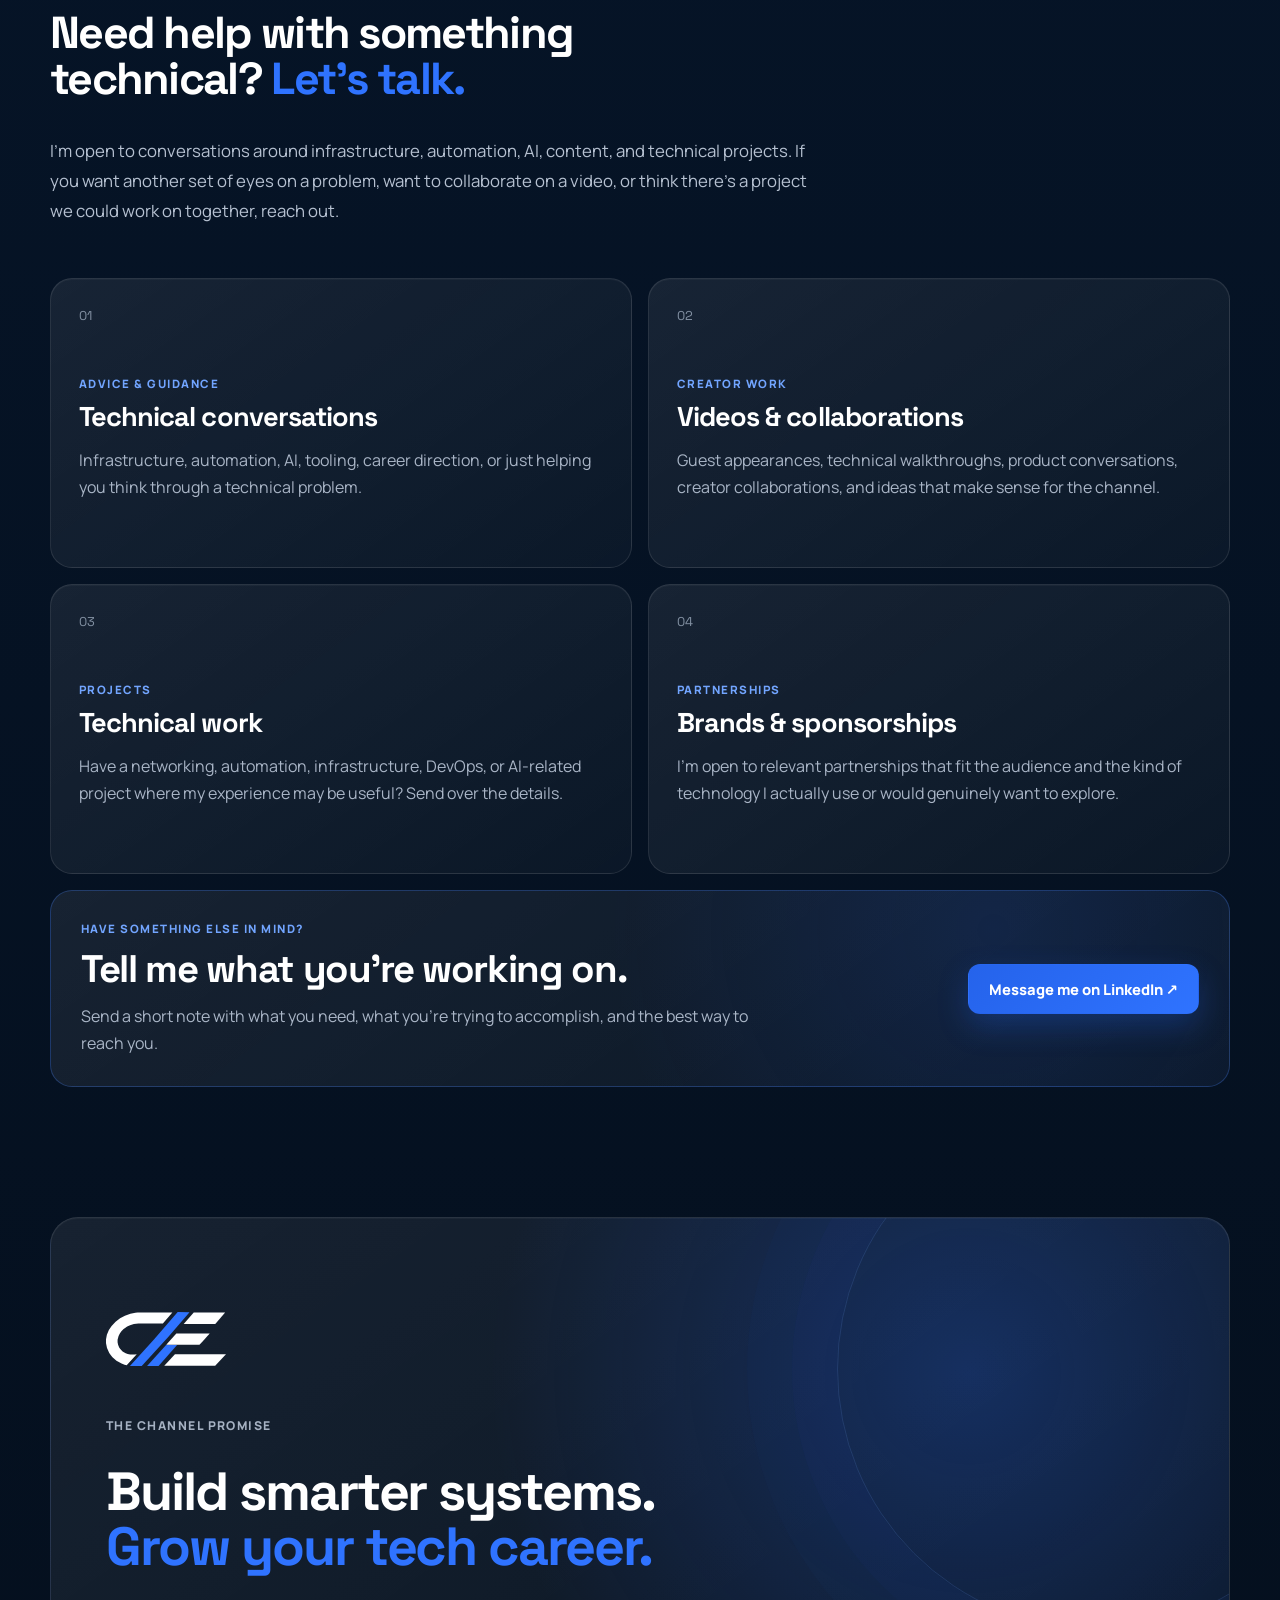
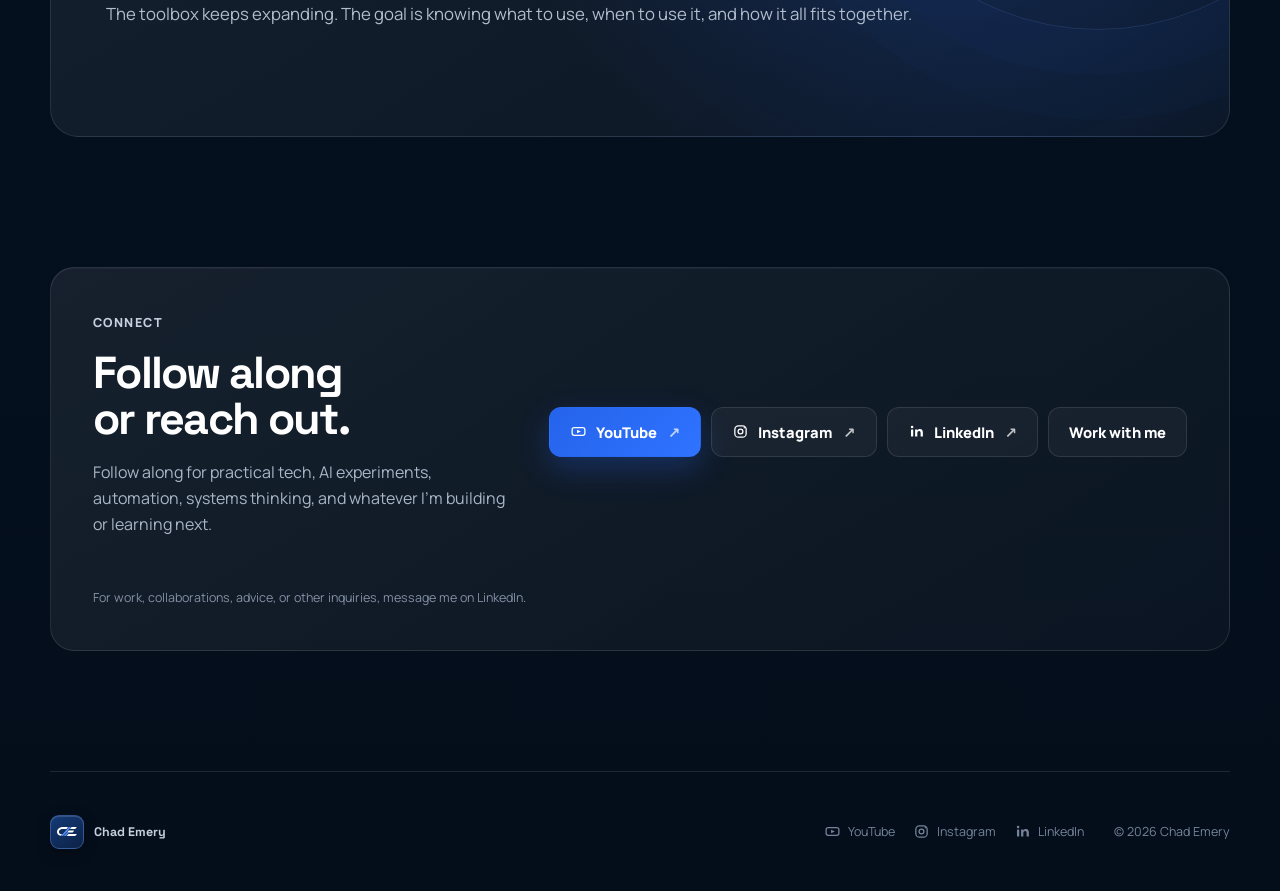
==== commit 21db10f8: "Give the CE mark a container, and add the missing SEO layer The logo read as decoration rather than " ====
--- a/index.html
+++ b/index.html
@@ -3,21 +3,113 @@
 <head>
   <meta charset="utf-8" />
   <meta name="viewport" content="width=device-width, initial-scale=1" />
-  <meta name="theme-color" content="#07172c" />
+  <meta name="theme-color" content="#04101f" />
   <meta name="referrer" content="strict-origin-when-cross-origin" />
   <meta name="description" content="Chad Emery — networking, AI, systems, and automation. Practical tech builds, career lessons, and smarter systems." />
   <title>Chad Emery | Networking • AI • Systems • Automation</title>
+  <link rel="canonical" href="https://ceroute.com/" />
+
+  <!-- Link previews. Without these, a share on LinkedIn or Discord falls back to
+       a bare URL with no title card. -->
+  <meta property="og:type" content="website" />
+  <meta property="og:site_name" content="Chad Emery" />
+  <meta property="og:url" content="https://ceroute.com/" />
+  <meta property="og:title" content="Chad Emery — Networking, AI, Systems, Automation" />
+  <meta property="og:description" content="Practical tech content for people who want to understand how modern systems work, automate the boring stuff, and build with AI." />
+  <meta property="og:image" content="https://ceroute.com/assets/og-card.jpg" />
+  <meta property="og:image:alt" content="Chad Emery — build smarter systems. Understand how it fits together." />
+  <meta property="og:image:width" content="1200" />
+  <meta property="og:image:height" content="630" />
+  <meta property="og:image:type" content="image/jpeg" />
+  <meta property="og:locale" content="en_US" />
+  <meta name="twitter:card" content="summary_large_image" />
+  <meta name="twitter:title" content="Chad Emery — Networking, AI, Systems, Automation" />
+  <meta name="twitter:description" content="Practical tech content for people who want to understand how modern systems work, automate the boring stuff, and build with AI." />
+  <meta name="twitter:image" content="https://ceroute.com/assets/og-card.jpg" />
+  <meta name="twitter:image:alt" content="Chad Emery — build smarter systems. Understand how it fits together." />
   <link rel="preconnect" href="https://fonts.googleapis.com">
   <link rel="preconnect" href="https://fonts.gstatic.com" crossorigin>
-  <link href="https://fonts.googleapis.com/css2?family=Manrope:wght@400;500;600;700;800&family=Space+Grotesk:wght@500;600;700&display=swap" rel="stylesheet">
+  <link href="https://fonts.googleapis.com/css2?family=Manrope:wght@400;500;600;700;800&family=Space+Grotesk:wght@500;600;700&family=JetBrains+Mono:wght@400;700&display=swap" rel="stylesheet">
+  <link rel="icon" href="assets/favicon.svg" type="image/svg+xml" />
   <link rel="stylesheet" href="styles.css" />
+
+  <!-- Tells search engines that the site, the channel and the social profiles
+       are all one person, rather than three unrelated accounts that happen to
+       share a name. sameAs is what links them into a single entity. -->
+  <script type="application/ld+json">
+  {
+    "@context": "https://schema.org",
+    "@graph": [
+      {
+        "@type": "Person",
+        "@id": "https://ceroute.com/#chad",
+        "name": "Chad Emery",
+        "url": "https://ceroute.com/",
+        "image": "https://ceroute.com/assets/ce-logo.png",
+        "jobTitle": "Network and Automation Engineer",
+        "description": "Creates practical tech content on networking, AI, systems, and automation.",
+        "knowsAbout": [
+          "Computer networking",
+          "Network automation",
+          "Artificial intelligence",
+          "DevOps",
+          "Infrastructure",
+          "Systems thinking"
+        ],
+        "sameAs": [
+          "https://www.youtube.com/c/ChadEmery",
+          "https://www.instagram.com/emerychad/",
+          "https://www.linkedin.com/in/chad-emery-2814a8126/"
+        ]
+      },
+      {
+        "@type": "WebSite",
+        "@id": "https://ceroute.com/#website",
+        "url": "https://ceroute.com/",
+        "name": "Chad Emery",
+        "description": "Networking, AI, systems, and automation.",
+        "inLanguage": "en",
+        "publisher": { "@id": "https://ceroute.com/#chad" }
+      }
+    ]
+  }
+  </script>
+
+  <!-- Marks that JS is available, so the scroll-reveal styles only hide content
+       when there is something around to reveal it again. -->
+  <script>document.documentElement.classList.add("js");</script>
 </head>
 <body>
+  <a class="skip-link" href="#top">Skip to content</a>
   <div class="noise"></div>
+
+  <!--
+    The CE mark, defined once and reused. Fills are inline on the groups so they
+    survive being cloned into each use shadow tree; set the ce-letter and
+    ce-slash custom properties on any ancestor to recolour a placement.
+  -->
+  <svg width="0" height="0" style="position:absolute" aria-hidden="true" focusable="false">
+    <symbol id="ce-mark" viewBox="0 0 482 217">
+      <g transform="translate(-69,-204)">
+        <g style="fill:var(--ce-letter,#ffffff)">
+          <path d="M335.5 206.0 L196.0 206.0 L187.0 207.0 L167.0 211.0 L145.0 219.0 L125.5 229.5 L107.5 243.0 L91.5 260.0 L80.5 276.5 L72.5 295.5 L69.0 313.0 L69.0 330.0 L73.0 349.0 L82.0 368.5 L88.5 378.0 L95.0 385.5 L111.0 399.5 L131.5 411.0 L143.5 415.5 L152.0 417.5 L192.5 374.0 L184.5 375.0 L166.0 375.0 L156.0 373.0 L148.0 370.0 L139.0 365.0 L134.5 361.5 L125.5 352.0 L122.0 346.5 L117.5 336.0 L115.5 326.0 L115.5 315.5 L119.5 300.0 L124.0 291.0 L130.0 282.5 L138.5 273.5 L154.0 262.5 L165.5 257.0 L181.0 252.5 L199.0 250.5 L297.5 250.5 Z"/>
+          <path d="M381.0 252.5 L508.0 252.5 L547.5 206.0 L421.5 206.0 Z"/>
+          <path d="M311.0 336.0 L444.5 336.0 L456.0 324.0 L485.5 290.0 L351.5 290.0 Z"/>
+          <path d="M303.0 419.5 L507.5 419.5 L551.0 373.5 L346.0 373.5 Z"/>
+        </g>
+        <g style="fill:var(--ce-slash,#2f73ff)">
+          <path d="M404.5 205.0 L357.0 204.5 L262.5 313.5 L165.0 421.0 L212.5 421.0 L318.0 305.5 Z"/>
+          <path d="M354.5 336.5 L310.5 336.5 L234.0 421.0 L280.0 421.0 Z"/>
+        </g>
+      </g>
+    </symbol>
+  </svg>
 
   <header class="site-header">
     <a class="brand" href="#top" aria-label="Chad Emery home">
-      <img src="assets/ce-logo.png" alt="" class="brand-mark" />
+      <span class="brand-chip" aria-hidden="true">
+        <svg class="brand-mark" viewBox="0 0 482 217"><use href="#ce-mark"/></svg>
+      </span>
       <span>Chad Emery</span>
     </a>
 
@@ -44,16 +136,16 @@
   <path d="M3.5 12h17"></path>
 </svg><span>Work With Me</span></a>
       <span class="nav-divider" aria-hidden="true"></span>
-      <a class="social-nav" href="https://youtube.com/chademery" target="_blank" rel="noopener noreferrer"><svg class="social-icon" viewBox="0 0 24 24" aria-hidden="true">
+      <a class="social-nav" href="https://youtube.com/chademery" target="_blank" rel="me noopener noreferrer"><svg class="social-icon" viewBox="0 0 24 24" aria-hidden="true">
   <rect x="3" y="6.5" width="18" height="11" rx="3"></rect>
   <path d="M10 9.4 15.3 12 10 14.6Z" class="icon-fill"></path>
 </svg><span>YouTube</span></a>
-      <a class="social-nav" href="https://www.instagram.com/emerychad/" target="_blank" rel="noopener noreferrer"><svg class="social-icon" viewBox="0 0 24 24" aria-hidden="true">
+      <a class="social-nav" href="https://www.instagram.com/emerychad/" target="_blank" rel="me noopener noreferrer"><svg class="social-icon" viewBox="0 0 24 24" aria-hidden="true">
   <rect x="4" y="4" width="16" height="16" rx="5"></rect>
   <circle cx="12" cy="12" r="3.4"></circle>
   <circle cx="17.3" cy="6.8" r="1" class="icon-fill"></circle>
 </svg><span>Instagram</span></a>
-      <a class="social-nav" href="https://www.linkedin.com/in/chad-emery-2814a8126/" target="_blank" rel="noopener noreferrer"><svg class="social-icon" viewBox="0 0 24 24" aria-hidden="true">
+      <a class="social-nav" href="https://www.linkedin.com/in/chad-emery-2814a8126/" target="_blank" rel="me noopener noreferrer"><svg class="social-icon" viewBox="0 0 24 24" aria-hidden="true">
   <rect x="4.2" y="9" width="3.2" height="10.2" rx=".8" class="icon-fill"></rect>
   <circle cx="5.8" cy="5.7" r="1.8" class="icon-fill"></circle>
   <path d="M10 9h3v1.5c.8-1.1 2-1.9 3.8-1.9 3.2 0 4.2 2 4.2 5.2v5.4h-3.2V14c0-1.6-.5-2.7-2-2.7-1.6 0-2.6 1.1-2.6 3v4.9H10Z" class="icon-fill"></path>
@@ -80,7 +172,7 @@
         </p>
 
         <div class="hero-actions">
-          <a class="btn btn-primary" href="https://youtube.com/chademery" target="_blank" rel="noopener noreferrer">Watch on YouTube ↗</a>
+          <a class="btn btn-primary" href="https://youtube.com/chademery" target="_blank" rel="me noopener noreferrer">Watch on YouTube ↗</a>
           <a class="btn btn-secondary" href="#about">Why this channel exists</a>
         </div>
 
@@ -94,54 +186,48 @@
       </div>
 
       <div class="hero-visual reveal delay-1" aria-hidden="true">
-        <div class="orb orb-one"></div>
-        <div class="orb orb-two"></div>
-
-        <div class="logo-stage">
-          <div class="logo-halo"></div>
-          <img src="assets/ce-logo.png" alt="" class="hero-logo" />
-
-          <div class="node node-1"><span></span></div>
-          <div class="node node-2"><span></span></div>
-          <div class="node node-3"><span></span></div>
-
-          <div class="terminal-card cisco-cli">
-            <div class="terminal-bar">
-              <span></span><span></span><span></span>
-              <strong>CHAD-CORE</strong>
-            </div>
-            <code>
-              <span class="prompt">CHAD-CORE#</span> show creator profile<br>
-              <span class="cli-label">name</span>&nbsp;&nbsp;&nbsp;&nbsp;&nbsp;&nbsp;&nbsp;Chad Emery<br>
-              <span class="cli-label">mode</span>&nbsp;&nbsp;&nbsp;&nbsp;&nbsp;&nbsp;&nbsp;<span class="up">builder</span><br>
-              <span class="cli-label">focus</span>&nbsp;&nbsp;&nbsp;&nbsp;&nbsp;&nbsp;Networking / AI / Systems<br>
-              <br>
-              <span class="prompt">CHAD-CORE#</span> show channel status<br>
-              networking&nbsp;&nbsp;&nbsp;<span class="up">up/up</span><br>
-              automation&nbsp;&nbsp;&nbsp;<span class="up">up/up</span><br>
-              ai-systems&nbsp;&nbsp;&nbsp;<span class="up">up/up</span><br>
-              <br>
-              <span class="prompt">CHAD-CORE#</span> build smarter-systems<br>
-              <span class="cli-muted">Deploying ideas...</span>&nbsp;<span class="up">done ✓</span><br>
-              <span class="prompt">CHAD-CORE#</span><span class="cursor">_</span>
-            </code>
-          </div>
-        </div>
-      </div>
+        <div class="terminal-card cisco-cli">
+          <div class="terminal-bar">
+            <span></span><span></span><span></span>
+            <strong>CHAD-CORE</strong>
+          </div>
+          <code>
+            <span class="prompt">CHAD-CORE#</span> show creator profile<br>
+            <span class="cli-label">name</span>&nbsp;&nbsp;&nbsp;&nbsp;&nbsp;&nbsp;&nbsp;Chad Emery<br>
+            <span class="cli-label">mode</span>&nbsp;&nbsp;&nbsp;&nbsp;&nbsp;&nbsp;&nbsp;<span class="up">builder</span><br>
+            <span class="cli-label">focus</span>&nbsp;&nbsp;&nbsp;&nbsp;&nbsp;&nbsp;Networking / AI / Systems<br>
+            <br>
+            <span class="prompt">CHAD-CORE#</span> show channel status<br>
+            networking&nbsp;&nbsp;&nbsp;<span class="up">up/up</span><br>
+            automation&nbsp;&nbsp;&nbsp;<span class="up">up/up</span><br>
+            ai-systems&nbsp;&nbsp;&nbsp;<span class="up">up/up</span><br>
+            <br>
+            <span class="prompt">CHAD-CORE#</span> build smarter-systems<br>
+            <span class="cli-muted">Deploying ideas...</span>&nbsp;<span class="up">done ✓</span><br>
+            <span class="prompt">CHAD-CORE#</span><span class="cursor">_</span>
+          </code>
+        </div>
+      </div>
+
+      <a class="hero-scroll" href="#about">
+        <span>Scroll</span>
+        <svg viewBox="0 0 24 24" aria-hidden="true"><path d="M12 4v15m0 0-6-6m6 6 6-6"></path></svg>
+      </a>
     </section>
 
     <section class="ticker" aria-label="Channel topics">
+      <!--
+        The track is duplicated so the -50% keyframe lands exactly on the copy,
+        which is what makes the loop seamless. The second run is hidden from
+        assistive tech so the list is only announced once.
+      -->
       <div class="ticker-track">
-        <span>NETWORKING</span><i></i>
-        <span>AI</span><i></i>
-        <span>SYSTEMS</span><i></i>
-        <span>AUTOMATION</span><i></i>
-        <span>DEVOPS</span><i></i>
-        <span>INFRASTRUCTURE</span><i></i>
-        <span>CAREER</span><i></i>
-        <span>BUILD</span><i></i>
-        <span>LEARN</span><i></i>
-        <span>CREATE</span><i></i>
+        <span class="ticker-run">
+          <b>NETWORKING</b><i></i><b>AI</b><i></i><b>SYSTEMS</b><i></i><b>AUTOMATION</b><i></i><b>DEVOPS</b><i></i><b>INFRASTRUCTURE</b><i></i><b>CAREER</b><i></i><b>BUILD</b><i></i><b>LEARN</b><i></i><b>CREATE</b><i></i>
+        </span>
+        <span class="ticker-run" aria-hidden="true">
+          <b>NETWORKING</b><i></i><b>AI</b><i></i><b>SYSTEMS</b><i></i><b>AUTOMATION</b><i></i><b>DEVOPS</b><i></i><b>INFRASTRUCTURE</b><i></i><b>CAREER</b><i></i><b>BUILD</b><i></i><b>LEARN</b><i></i><b>CREATE</b><i></i>
+        </span>
       </div>
     </section>
 
@@ -235,7 +321,7 @@
           <h2>What I’ve actually <span>published.</span></h2>
         </div>
 
-        <a class="text-link videos-channel-link" href="https://www.youtube.com/c/ChadEmery/videos" target="_blank" rel="noopener noreferrer">
+        <a class="text-link videos-channel-link" href="https://www.youtube.com/c/ChadEmery/videos" target="_blank" rel="me noopener noreferrer">
           View channel <span>↗</span>
         </a>
       </div>
@@ -252,7 +338,7 @@
           Videos are pulled from my actual YouTube channel during the site deployment,
           so this section stays lightweight and does not rely on an embedded player.
         </p>
-        <a class="btn btn-secondary" href="https://www.youtube.com/c/ChadEmery/videos" target="_blank" rel="noopener noreferrer">
+        <a class="btn btn-secondary" href="https://www.youtube.com/c/ChadEmery/videos" target="_blank" rel="me noopener noreferrer">
           See all videos ↗
         </a>
       </div>
@@ -333,7 +419,7 @@
           </p>
         </div>
 
-        <a class="btn btn-primary contact-email" href="https://www.linkedin.com/in/chad-emery-2814a8126/" target="_blank" rel="noopener noreferrer">
+        <a class="btn btn-primary contact-email" href="https://www.linkedin.com/in/chad-emery-2814a8126/" target="_blank" rel="me noopener noreferrer">
           Message me on LinkedIn ↗
         </a>
       </div>
@@ -341,7 +427,7 @@
 
     <section class="section manifesto">
       <div class="manifesto-card reveal">
-        <img src="assets/ce-logo.png" alt="" class="manifesto-logo">
+        <svg class="manifesto-logo" viewBox="0 0 482 217" aria-hidden="true"><use href="#ce-mark"/></svg>
         <p class="manifesto-small">The channel promise</p>
         <h2>Build smarter systems.<br><span>Grow your tech career.</span></h2>
         <p>
@@ -362,16 +448,16 @@
         </div>
 
         <div class="connect-actions social-actions">
-          <a class="btn btn-primary social-btn" href="https://youtube.com/chademery" target="_blank" rel="noopener noreferrer"><svg class="social-icon" viewBox="0 0 24 24" aria-hidden="true">
+          <a class="btn btn-primary social-btn" href="https://youtube.com/chademery" target="_blank" rel="me noopener noreferrer"><svg class="social-icon" viewBox="0 0 24 24" aria-hidden="true">
   <rect x="3" y="6.5" width="18" height="11" rx="3"></rect>
   <path d="M10 9.4 15.3 12 10 14.6Z" class="icon-fill"></path>
 </svg><span>YouTube</span><span class="arrow">↗</span></a>
-          <a class="btn btn-secondary social-btn" href="https://www.instagram.com/emerychad/" target="_blank" rel="noopener noreferrer"><svg class="social-icon" viewBox="0 0 24 24" aria-hidden="true">
+          <a class="btn btn-secondary social-btn" href="https://www.instagram.com/emerychad/" target="_blank" rel="me noopener noreferrer"><svg class="social-icon" viewBox="0 0 24 24" aria-hidden="true">
   <rect x="4" y="4" width="16" height="16" rx="5"></rect>
   <circle cx="12" cy="12" r="3.4"></circle>
   <circle cx="17.3" cy="6.8" r="1" class="icon-fill"></circle>
 </svg><span>Instagram</span><span class="arrow">↗</span></a>
-          <a class="btn btn-secondary social-btn" href="https://www.linkedin.com/in/chad-emery-2814a8126/" target="_blank" rel="noopener noreferrer"><svg class="social-icon" viewBox="0 0 24 24" aria-hidden="true">
+          <a class="btn btn-secondary social-btn" href="https://www.linkedin.com/in/chad-emery-2814a8126/" target="_blank" rel="me noopener noreferrer"><svg class="social-icon" viewBox="0 0 24 24" aria-hidden="true">
   <rect x="4.2" y="9" width="3.2" height="10.2" rx=".8" class="icon-fill"></rect>
   <circle cx="5.8" cy="5.7" r="1.8" class="icon-fill"></circle>
   <path d="M10 9h3v1.5c.8-1.1 2-1.9 3.8-1.9 3.2 0 4.2 2 4.2 5.2v5.4h-3.2V14c0-1.6-.5-2.7-2-2.7-1.6 0-2.6 1.1-2.6 3v4.9H10Z" class="icon-fill"></path>
@@ -388,21 +474,23 @@
 
   <footer class="site-footer">
     <div class="footer-brand">
-      <img src="assets/ce-logo.png" alt="" />
+      <span class="brand-chip" aria-hidden="true">
+        <svg viewBox="0 0 482 217"><use href="#ce-mark"/></svg>
+      </span>
       <span>Chad Emery</span>
     </div>
 
     <div class="footer-socials">
-      <a href="https://youtube.com/chademery" target="_blank" rel="noopener noreferrer" aria-label="YouTube"><svg class="social-icon" viewBox="0 0 24 24" aria-hidden="true">
+      <a href="https://youtube.com/chademery" target="_blank" rel="me noopener noreferrer" aria-label="YouTube"><svg class="social-icon" viewBox="0 0 24 24" aria-hidden="true">
   <rect x="3" y="6.5" width="18" height="11" rx="3"></rect>
   <path d="M10 9.4 15.3 12 10 14.6Z" class="icon-fill"></path>
 </svg><span>YouTube</span></a>
-      <a href="https://www.instagram.com/emerychad/" target="_blank" rel="noopener noreferrer" aria-label="Instagram"><svg class="social-icon" viewBox="0 0 24 24" aria-hidden="true">
+      <a href="https://www.instagram.com/emerychad/" target="_blank" rel="me noopener noreferrer" aria-label="Instagram"><svg class="social-icon" viewBox="0 0 24 24" aria-hidden="true">
   <rect x="4" y="4" width="16" height="16" rx="5"></rect>
   <circle cx="12" cy="12" r="3.4"></circle>
   <circle cx="17.3" cy="6.8" r="1" class="icon-fill"></circle>
 </svg><span>Instagram</span></a>
-      <a href="https://www.linkedin.com/in/chad-emery-2814a8126/" target="_blank" rel="noopener noreferrer" aria-label="LinkedIn"><svg class="social-icon" viewBox="0 0 24 24" aria-hidden="true">
+      <a href="https://www.linkedin.com/in/chad-emery-2814a8126/" target="_blank" rel="me noopener noreferrer" aria-label="LinkedIn"><svg class="social-icon" viewBox="0 0 24 24" aria-hidden="true">
   <rect x="4.2" y="9" width="3.2" height="10.2" rx=".8" class="icon-fill"></rect>
   <circle cx="5.8" cy="5.7" r="1.8" class="icon-fill"></circle>
   <path d="M10 9h3v1.5c.8-1.1 2-1.9 3.8-1.9 3.2 0 4.2 2 4.2 5.2v5.4h-3.2V14c0-1.6-.5-2.7-2-2.7-1.6 0-2.6 1.1-2.6 3v4.9H10Z" class="icon-fill"></path>
--- a/styles.css
+++ b/styles.css
@@ -8,9 +8,23 @@
   --white: #ffffff;
   --muted: #a7b0c0;
   --line: rgba(255,255,255,.1);
-  --panel: rgba(255,255,255,.045);
+
+  /*
+    Three surface weights instead of one. Previously a single 4.5% white was
+    doing duty for buttons, cards and chips alike, so nothing sat above
+    anything else.
+  */
+  --panel-sunk:   rgba(255,255,255,.022);
+  --panel:        rgba(255,255,255,.045);
+  --panel-raised: rgba(255,255,255,.075);
   --panel-strong: rgba(255,255,255,.065);
+
+  --line-raised: rgba(255,255,255,.14);
+
   --shadow: 0 24px 80px rgba(0,0,0,.3);
+  --shadow-raised: 0 18px 44px rgba(0,0,0,.34);
+
+  --header-h: 88px;
 }
 
 * { box-sizing: border-box; }
@@ -20,13 +34,18 @@
   background: var(--navy);
 }
 
+/*
+  Six atmospheric layers used to stack here — two radials, this gradient, a
+  fixed grid, a noise plate, plus orbs and a halo in the hero. Each was fine
+  alone; together they lifted the black floor and lowered the white ceiling, so
+  everything on the page lost contrast. One radial and a deeper base remain.
+*/
 body {
   margin: 0;
   color: var(--white);
   background:
-    radial-gradient(circle at 70% 15%, rgba(37,99,235,.18), transparent 28rem),
-    radial-gradient(circle at 10% 55%, rgba(37,99,235,.08), transparent 22rem),
-    linear-gradient(180deg, #061427 0%, #07172c 55%, #051120 100%);
+    radial-gradient(circle at 72% 8%, rgba(37,99,235,.14), transparent 30rem),
+    linear-gradient(180deg, #04101f 0%, #061529 45%, #040e1b 100%);
   font-family: "Manrope", system-ui, sans-serif;
   min-height: 100vh;
   overflow-x: hidden;
@@ -47,7 +66,7 @@
 .noise {
   position: fixed;
   inset: 0;
-  opacity: .045;
+  opacity: .022;
   pointer-events: none;
   z-index: 10;
   background-image: url("data:image/svg+xml,%3Csvg viewBox='0 0 180 180' xmlns='http://www.w3.org/2000/svg'%3E%3Cfilter id='n'%3E%3CfeTurbulence type='fractalNoise' baseFrequency='.9' numOctaves='3' stitchTiles='stitch'/%3E%3C/filter%3E%3Crect width='100%25' height='100%25' filter='url(%23n)' opacity='.5'/%3E%3C/svg%3E");
@@ -57,12 +76,43 @@
 
 img { display: block; max-width: 100%; }
 
+.manifesto-logo { display: block; }
+
 button, a { -webkit-tap-highlight-color: transparent; }
+
+/*
+  There was no focus style anywhere in this file, so keyboard users were relying
+  on the UA default outline over a dark ground — effectively invisible.
+*/
+a:focus-visible,
+button:focus-visible {
+  outline: 2px solid var(--blue-bright);
+  outline-offset: 3px;
+  border-radius: 6px;
+}
+
+/* Seven nav links sit before the content; this lets a keyboard skip them. */
+.skip-link {
+  position: fixed;
+  top: 12px;
+  left: 12px;
+  z-index: 100;
+  padding: 11px 16px;
+  border-radius: 10px;
+  background: var(--blue);
+  color: var(--white);
+  font-size: .85rem;
+  font-weight: 800;
+  transform: translateY(-160%);
+  transition: transform .18s ease;
+}
+
+.skip-link:focus-visible { transform: translateY(0); }
 
 .site-header {
   width: min(1180px, calc(100% - 40px));
   margin: 0 auto;
-  height: 88px;
+  height: var(--header-h);
   display: flex;
   align-items: center;
   justify-content: space-between;
@@ -79,10 +129,37 @@
   letter-spacing: -.02em;
 }
 
+/*
+  The mark used to be a bare white PNG sitting next to a white wordmark, so it
+  read as more white rather than as the logo. The chip gives it a silhouette and
+  lifts the slashes off the navy.
+*/
+.brand-chip {
+  display: grid;
+  place-items: center;
+  flex: none;
+  width: 40px;
+  height: 40px;
+  border-radius: 11px;
+  background: linear-gradient(150deg, #143a76, #0d2247);
+  border: 1px solid rgba(120, 170, 255, .34);
+  box-shadow: 0 4px 14px rgba(0, 0, 0, .4), inset 0 1px 0 rgba(255, 255, 255, .14);
+  --ce-slash: #5c94ff;
+  transition: border-color .2s ease, box-shadow .2s ease;
+}
+
+.brand-chip svg {
+  display: block;
+  width: 24px;
+}
+
+.brand:hover .brand-chip {
+  border-color: rgba(150, 190, 255, .55);
+  box-shadow: 0 4px 18px rgba(0, 0, 0, .45), inset 0 1px 0 rgba(255, 255, 255, .2);
+}
+
 .brand-mark {
-  width: 54px;
-  height: 34px;
-  object-fit: contain;
+  width: 24px;
 }
 
 .site-nav {
@@ -136,13 +213,31 @@
   margin: 0 auto;
 }
 
+/*
+  The hero fills exactly one viewport, header included. svh (not vh) so mobile
+  browser chrome collapsing does not leave the section taller than the screen.
+  The scroll cue is pinned to the bottom of that box, so the fold is a
+  deliberate edge rather than wherever the content happened to stop.
+*/
 .hero {
-  min-height: 720px;
+  position: relative;
+  min-height: calc(100svh - var(--header-h));
   display: grid;
   grid-template-columns: 1.05fr .95fr;
   align-items: center;
-  gap: 56px;
-  padding: 64px 0 110px;
+  gap: clamp(36px, 5vw, 64px);
+  /*
+    Vertical rhythm is measured in svh as well as px so the whole block
+    compresses on a short window instead of pushing past the fold.
+  */
+  padding: 10px 0 clamp(44px, 7.5svh, 92px);
+}
+
+/* Below this the copy genuinely needs more room than the window has; letting it
+   scroll beats squeezing the type into illegibility. */
+@media (min-width: 901px) and (max-height: 600px) {
+  .hero { min-height: 0; padding-bottom: 48px; }
+  .hero-scroll { display: none; }
 }
 
 .eyebrow {
@@ -169,15 +264,24 @@
 .manifesto h2,
 .connect h2 {
   font-family: "Space Grotesk", sans-serif;
-  margin: 20px 0 0;
-  letter-spacing: -.055em;
-  line-height: .98;
-}
-
+  margin: clamp(11px, 2svh, 18px) 0 0;
+  letter-spacing: -.038em;
+  line-height: 1.03;
+  text-wrap: balance;
+}
+
+/*
+  Was clamp(4rem, 7vw, 7.25rem) — about 101px at desktop, with section headings
+  right behind it at 80px. Everything shouted at the same volume, so there was
+  no hierarchy for the eye to follow. The ceiling comes down and the lede and
+  buttons get somewhere to sit.
+*/
 .hero h1 {
-  max-width: 780px;
-  font-size: clamp(4rem, 7vw, 7.25rem);
-}
+  max-width: 15ch;
+  font-size: clamp(2.3rem, min(5vw, 7.4svh), 4.3rem);
+}
+
+.hero h1 span { display: block; }
 
 .hero h1 span,
 .section-heading h2 span,
@@ -188,16 +292,16 @@
 .hero-lede {
   max-width: 640px;
   color: #b8c3d3;
-  font-size: clamp(1rem, 1.8vw, 1.2rem);
-  line-height: 1.75;
-  margin: 30px 0 0;
+  font-size: clamp(.96rem, 1.5vw, 1.12rem);
+  line-height: 1.62;
+  margin: clamp(14px, 2.6svh, 26px) 0 0;
 }
 
 .hero-actions {
   display: flex;
   gap: 12px;
   flex-wrap: wrap;
-  margin-top: 34px;
+  margin-top: clamp(18px, 3svh, 32px);
 }
 
 .btn {
@@ -234,7 +338,7 @@
 }
 
 .hero-topics {
-  margin-top: 42px;
+  margin-top: clamp(18px, 3.2svh, 38px);
   display: flex;
   gap: 10px;
   flex-wrap: wrap;
@@ -247,113 +351,40 @@
   color: #c3ccda;
   font-size: .76rem;
   font-weight: 700;
-  background: rgba(255,255,255,.025);
-}
-
+  background: var(--panel-sunk);
+}
+
+/*
+  The terminal is now the hero visual. It is the one element on the page that
+  says "networking" without a stock illustration, and it used to be a 270px
+  sticker in the corner of a glass box containing the logo. The glass box, the
+  blurred orbs, the halo and the decorative nodes are all gone — they added haze
+  without information, and the haze is what flattened the page's contrast.
+*/
 .hero-visual {
-  min-height: 600px;
   position: relative;
   display: grid;
   place-items: center;
-}
-
-.logo-stage {
-  width: min(520px, 100%);
-  aspect-ratio: 1;
+  min-width: 0;
+}
+
+.terminal-card {
   position: relative;
-  display: grid;
-  place-items: center;
-  border-radius: 38px;
-  background:
-    linear-gradient(145deg, rgba(255,255,255,.075), rgba(255,255,255,.02)),
-    radial-gradient(circle at 50% 35%, rgba(37,99,235,.22), transparent 48%);
-  border: 1px solid rgba(255,255,255,.10);
-  box-shadow: var(--shadow), inset 0 1px 0 rgba(255,255,255,.08);
+  width: 100%;
+  border: 1px solid var(--line-raised);
+  border-radius: 16px;
+  background: rgba(4,13,26,.82);
+  box-shadow: var(--shadow-raised);
   overflow: hidden;
-}
-
-.logo-stage::after {
-  content: "";
-  position: absolute;
-  inset: 0;
-  background:
-    linear-gradient(90deg, transparent 49.8%, rgba(255,255,255,.04) 50%, transparent 50.2%),
-    linear-gradient(transparent 49.8%, rgba(255,255,255,.04) 50%, transparent 50.2%);
-}
-
-.hero-logo {
-  width: 72%;
-  position: relative;
-  z-index: 4;
-  filter: drop-shadow(0 12px 30px rgba(0,0,0,.28));
-}
-
-.logo-halo {
-  position: absolute;
-  width: 72%;
-  aspect-ratio: 1;
-  border-radius: 50%;
-  background: rgba(37,99,235,.20);
-  filter: blur(60px);
-}
-
-.orb {
-  position: absolute;
-  border-radius: 50%;
-  filter: blur(1px);
-  background: linear-gradient(145deg, rgba(47,115,255,.3), rgba(37,99,235,.03));
-  border: 1px solid rgba(86,145,255,.2);
-}
-
-.orb-one { width: 190px; height: 190px; top: 5%; right: -10%; }
-.orb-two { width: 110px; height: 110px; bottom: 14%; left: -8%; }
-
-.node {
-  position: absolute;
-  width: 12px;
-  height: 12px;
-  border-radius: 50%;
-  background: var(--blue-bright);
-  box-shadow: 0 0 18px rgba(47,115,255,.95);
-  z-index: 5;
-}
-
-.node::before {
-  content: "";
-  position: absolute;
-  height: 1px;
-  width: 150px;
-  top: 50%;
-  background: linear-gradient(90deg, var(--blue-bright), transparent);
-}
-
-.node-1 { top: 18%; right: 15%; }
-.node-1::before { right: 6px; transform: rotate(145deg); transform-origin: right; }
-
-.node-2 { bottom: 18%; right: 8%; }
-.node-2::before { right: 7px; transform: rotate(205deg); transform-origin: right; }
-
-.node-3 { bottom: 28%; left: 10%; }
-.node-3::before { left: 7px; transform: rotate(15deg); transform-origin: left; }
-
-.terminal-card {
-  position: absolute;
-  width: 270px;
-  bottom: 30px;
-  right: 28px;
-  z-index: 7;
-  border: 1px solid rgba(255,255,255,.12);
-  border-radius: 14px;
-  background: rgba(4,13,26,.82);
-  backdrop-filter: blur(14px);
-  box-shadow: 0 15px 50px rgba(0,0,0,.35);
-  padding: 12px 15px 15px;
 }
 
 .terminal-bar {
   display: flex;
-  gap: 5px;
-  margin-bottom: 11px;
+  gap: 6px;
+  align-items: center;
+  padding: 13px 16px;
+  border-bottom: 1px solid rgba(255,255,255,.07);
+  background: rgba(255,255,255,.03);
 }
 
 .terminal-bar span {
@@ -369,44 +400,71 @@
   line-height: 1.8;
 }
 
-.terminal-card .muted { color: #758197; }
-.terminal-card .blue { color: var(--blue-soft); }
-
+/*
+  The ticker previously animated to translateX(-50%) but the track held only one
+  copy of the word list, so it slid halfway and snapped back through a visible
+  gap. The markup now carries two identical runs: -50% lands exactly on the
+  start of the copy, which is what makes the loop seamless.
+*/
 .ticker {
+  position: relative;
   overflow: hidden;
   border-top: 1px solid var(--line);
   border-bottom: 1px solid var(--line);
-  background: rgba(255,255,255,.02);
+  background: var(--panel-sunk);
+  /* fade the ends so words enter and leave instead of being guillotined */
+  mask-image: linear-gradient(90deg, transparent, #000 9%, #000 91%, transparent);
 }
 
 .ticker-track {
   display: flex;
-  align-items: center;
-  gap: 28px;
   width: max-content;
-  padding: 18px 0;
-  animation: ticker 28s linear infinite;
-  color: #8d9aab;
+  animation: ticker 42s linear infinite;
+}
+
+.ticker:hover .ticker-track,
+.ticker:focus-within .ticker-track {
+  animation-play-state: paused;
+}
+
+.ticker-run {
+  display: flex;
+  align-items: center;
+  gap: clamp(22px, 3vw, 40px);
+  padding: 20px clamp(11px, 1.5vw, 20px) 20px 0;
+  padding-inline-end: clamp(22px, 3vw, 40px);
+}
+
+.ticker-run b {
   font-family: "Space Grotesk", sans-serif;
-  font-size: .78rem;
+  font-size: clamp(.82rem, 1.5vw, 1.05rem);
   font-weight: 700;
-  letter-spacing: .13em;
-}
-
-.ticker-track i {
+  letter-spacing: .14em;
+  color: #a6b3c6;
+  white-space: nowrap;
+}
+
+/* every fourth word carries the accent, so the strip has rhythm rather than
+   being one undifferentiated grey band */
+.ticker-run b:nth-child(8n + 1) { color: #e8eefa; }
+.ticker-run b:nth-child(8n + 5) { color: var(--blue-soft); }
+
+.ticker-run i {
   width: 5px;
   height: 5px;
+  flex: none;
   border-radius: 50%;
   background: var(--blue-bright);
+  box-shadow: 0 0 10px rgba(47,115,255,.7);
 }
 
 @keyframes ticker {
-  to { transform: translateX(-50%); }
+  from { transform: translate3d(0, 0, 0); }
+  to   { transform: translate3d(-50%, 0, 0); }
 }
 
 .about,
 .content-section,
-.projects,
 .manifesto,
 .connect {
   padding-top: 130px;
@@ -417,7 +475,7 @@
 }
 
 .section-heading h2 {
-  font-size: clamp(2.8rem, 5vw, 5rem);
+  font-size: clamp(1.95rem, 3.5vw, 3rem);
 }
 
 .about-grid {
@@ -439,157 +497,6 @@
   gap: 12px;
 }
 
-.principles article,
-.topic-card,
-.project,
-.connect-card,
-
-
-.videos-section {
-  padding-top: 130px;
-}
-
-.videos-header {
-  display: flex;
-  align-items: end;
-  justify-content: space-between;
-  gap: 30px;
-}
-
-.videos-channel-link {
-  margin-bottom: 10px;
-  white-space: nowrap;
-}
-
-
-
-
-
-
-.youtube-card:hover 
-
-
-
-
-
-
-
-}
-
-
-.footer-socials {
-  display: flex;
-  align-items: center;
-  gap: 18px;
-}
-
-.footer-socials a {
-  transition: color .2s ease;
-}
-
-.footer-socials a:hover {
-  color: var(--blue-soft);
-}
-
-.social-actions {
-  flex-wrap: wrap;
-  justify-content: flex-end;
-}
-
-.work-with-me {
-  padding-top: 130px;
-}
-
-.work-intro {
-  max-width: 760px;
-  margin-top: 34px;
-}
-
-.work-intro p {
-  color: #b6c1d1;
-  font-size: 1.05rem;
-  line-height: 1.8;
-  margin: 0;
-}
-
-.work-grid {
-  display: grid;
-  grid-template-columns: repeat(2, 1fr);
-  gap: 16px;
-  margin-top: 52px;
-}
-
-.work-card {
-  min-height: 290px;
-  border: 1px solid var(--line);
-  border-radius: 22px;
-  padding: 28px;
-  background:
-    linear-gradient(145deg, rgba(255,255,255,.045), rgba(255,255,255,.018));
-  box-shadow: inset 0 1px 0 rgba(255,255,255,.035);
-  transition: transform .25s ease, border-color .25s ease;
-}
-
-.work-card:hover {
-  transform: translateY(-4px);
-  border-color: rgba(70,132,255,.42);
-}
-
-.work-number {
-  color: #65758a;
-  font-family: "Space Grotesk", sans-serif;
-  font-size: .8rem;
-  margin-bottom: 52px;
-}
-
-.work-card h3,
-.work-cta h3 {
-  font-family: "Space Grotesk", sans-serif;
-  letter-spacing: -.035em;
-  margin: 0;
-}
-
-.work-card h3 {
-  font-size: 1.7rem;
-}
-
-.work-card p:not(.card-kicker) {
-  color: #a9b5c6;
-  line-height: 1.65;
-  margin: 13px 0 0;
-}
-
-.work-cta {
-  margin-top: 16px;
-  border: 1px solid rgba(73,132,255,.28);
-  border-radius: 22px;
-  padding: 30px;
-  display: grid;
-  grid-template-columns: 1fr auto;
-  gap: 28px;
-  align-items: center;
-  background:
-    radial-gradient(circle at 80% 20%, rgba(37,99,235,.14), transparent 24rem),
-    linear-gradient(145deg, rgba(255,255,255,.045), rgba(255,255,255,.018));
-}
-
-.work-cta h3 {
-  font-size: clamp(1.7rem, 3vw, 2.4rem);
-}
-
-.work-cta p:not(.card-kicker) {
-  color: #aab6c7;
-  max-width: 680px;
-  line-height: 1.65;
-  margin: 10px 0 0;
-}
-
-.manifesto-card {
-  border: 1px solid var(--line);
-  background:
-    linear-gradient(145deg, rgba(255,255,255,.045), rgba(255,255,255,.018));
-  box-shadow: inset 0 1px 0 rgba(255,255,255,.035);
-}
 
 .principles article {
   padding: 26px;
@@ -623,6 +530,20 @@
   grid-template-columns: repeat(3, 1fr);
   gap: 16px;
   margin-top: 54px;
+}
+
+/*
+  The shared card surface — this is what the dangling comma destroyed. The
+  principles, two of the three topic cards, and the connect card were all
+  rendering fully transparent: no background, no border, no shadow. Their
+  :hover rules set a border-color on a border that did not exist.
+*/
+.principles article,
+.topic-card,
+.connect-card {
+  border: 1px solid var(--line);
+  background: linear-gradient(145deg, var(--panel-raised), rgba(255,255,255,.028));
+  box-shadow: inset 0 1px 0 rgba(255,255,255,.035);
 }
 
 .topic-card {
@@ -634,18 +555,21 @@
   justify-content: space-between;
   overflow: hidden;
   position: relative;
-  transition: transform .25s ease, border-color .25s ease;
+  transition: transform .25s ease, border-color .25s ease, box-shadow .25s ease;
 }
 
 .topic-card:hover {
   transform: translateY(-5px);
   border-color: rgba(70,132,255,.42);
-}
-
+  box-shadow: var(--shadow-raised), inset 0 1px 0 rgba(255,255,255,.06);
+}
+
+/* The lead card keeps an accent wash on top of the shared surface. */
 .card-networking {
   background:
     radial-gradient(circle at 90% 15%, rgba(37,99,235,.24), transparent 42%),
-    linear-gradient(145deg, rgba(255,255,255,.055), rgba(255,255,255,.018));
+    linear-gradient(145deg, var(--panel-raised), rgba(255,255,255,.028));
+  border-color: rgba(73,132,255,.26);
 }
 
 .card-icon {
@@ -654,8 +578,8 @@
   display: grid;
   place-items: center;
   border-radius: 16px;
-  border: 1px solid rgba(255,255,255,.12);
-  background: rgba(255,255,255,.04);
+  border: 1px solid var(--line-raised);
+  background: var(--panel);
   color: var(--blue-soft);
   font-family: "Space Grotesk", sans-serif;
   font-weight: 700;
@@ -702,15 +626,11 @@
   margin: 0 0 8px;
 }
 
-.topic-card h3,
-.project h3 {
+.topic-card h3 {
   font-family: "Space Grotesk", sans-serif;
   margin: 0;
   letter-spacing: -.035em;
-}
-
-.topic-card h3 {
-  font-size: 2rem;
+  font-size: 1.75rem;
 }
 
 .topic-card p:not(.card-kicker) {
@@ -725,56 +645,34 @@
   font-size: .88rem;
 }
 
-.text-link span { color: var(--blue-soft); }
-
-.project-list {
-  margin-top: 54px;
-  border-top: 1px solid var(--line);
-}
-
-.project {
-  display: grid;
-  grid-template-columns: 80px 1fr auto;
-  align-items: center;
-  gap: 32px;
-  padding: 34px 24px;
-  border-width: 0 0 1px 0;
-  background: transparent;
-  transition: background .2s ease;
-}
-
-.project:hover {
-  background: rgba(255,255,255,.025);
-}
-
-.project-number {
-  font-family: "Space Grotesk", sans-serif;
-  color: #66758a;
-  font-size: .84rem;
-}
-
-.project h3 {
-  font-size: clamp(1.5rem, 3vw, 2.35rem);
-}
-
-.project-copy > p:last-child {
-  color: #9eabbc;
-  line-height: 1.6;
-  margin: 10px 0 0;
-  max-width: 750px;
-}
-
-.project-tag {
-  border: 1px solid var(--line);
-  padding: 9px 12px;
-  border-radius: 999px;
-  color: #b9c3d1;
-  font-size: .74rem;
-  white-space: nowrap;
-}
-
-
-
+.text-link {
+  transition: color .2s ease;
+}
+
+.text-link:hover { color: var(--blue-soft); }
+
+.text-link span {
+  color: var(--blue-soft);
+  display: inline-block;
+  transition: transform .2s ease;
+}
+
+.text-link:hover span { transform: translate(2px, -2px); }
+
+
+
+
+
+
+
+
+
+
+/*
+  This selector list used to end in a dangling comma, gluing .principles
+  article / .topic-card / .connect-card onto .videos-section and giving all
+  four a 130px top padding. Section spacing belongs to sections only.
+*/
 .videos-section {
   padding-top: 130px;
 }
@@ -790,23 +688,6 @@
   margin-bottom: 10px;
   white-space: nowrap;
 }
-
-
-
-
-
-
-.youtube-card:hover 
-
-
-
-
-
-
-
-}
-
-
 .footer-socials {
   display: flex;
   align-items: center;
@@ -855,18 +736,19 @@
   border-radius: 22px;
   padding: 28px;
   background:
-    linear-gradient(145deg, rgba(255,255,255,.045), rgba(255,255,255,.018));
+    linear-gradient(145deg, var(--panel-raised), rgba(255,255,255,.028));
   box-shadow: inset 0 1px 0 rgba(255,255,255,.035);
-  transition: transform .25s ease, border-color .25s ease;
+  transition: transform .25s ease, border-color .25s ease, box-shadow .25s ease;
 }
 
 .work-card:hover {
   transform: translateY(-4px);
   border-color: rgba(70,132,255,.42);
+  box-shadow: var(--shadow-raised), inset 0 1px 0 rgba(255,255,255,.06);
 }
 
 .work-number {
-  color: #65758a;
+  color: #8391a3;
   font-family: "Space Grotesk", sans-serif;
   font-size: .8rem;
   margin-bottom: 52px;
@@ -900,7 +782,7 @@
   align-items: center;
   background:
     radial-gradient(circle at 80% 20%, rgba(37,99,235,.14), transparent 24rem),
-    linear-gradient(145deg, rgba(255,255,255,.045), rgba(255,255,255,.018));
+    linear-gradient(145deg, var(--panel-raised), rgba(255,255,255,.028));
 }
 
 .work-cta h3 {
@@ -915,6 +797,8 @@
 }
 
 .manifesto-card {
+  border: 1px solid var(--line);
+  box-shadow: inset 0 1px 0 rgba(255,255,255,.035);
   min-height: 520px;
   border-radius: 28px;
   padding: 55px;
@@ -924,8 +808,8 @@
   position: relative;
   overflow: hidden;
   background:
-    radial-gradient(circle at 78% 30%, rgba(37,99,235,.32), transparent 30rem),
-    linear-gradient(145deg, rgba(255,255,255,.055), rgba(255,255,255,.015));
+    radial-gradient(circle at 78% 30%, rgba(37,99,235,.28), transparent 30rem),
+    linear-gradient(145deg, var(--panel-raised), rgba(255,255,255,.028));
 }
 
 .manifesto-card::after {
@@ -956,7 +840,7 @@
 }
 
 .manifesto h2 {
-  font-size: clamp(3.2rem, 6vw, 6.2rem);
+  font-size: clamp(2.2rem, 4.2vw, 3.6rem);
   max-width: 850px;
 }
 
@@ -980,7 +864,7 @@
 }
 
 .connect h2 {
-  font-size: clamp(2.5rem, 4vw, 4.2rem);
+  font-size: clamp(1.95rem, 3.5vw, 3rem);
 }
 
 .connect p {
@@ -994,11 +878,15 @@
   gap: 10px;
 }
 
-.setup-note {
+/*
+  Scoped to .connect so it outranks `.connect p` on specificity. This is what
+  the old `color: … !important` was really working around.
+*/
+.connect .setup-note {
   grid-column: 1 / -1;
   margin: 0;
-  font-size: .75rem;
-  color: #6f7c8e !important;
+  font-size: .78rem;
+  color: #8391a3;
 }
 
 .setup-note code {
@@ -1027,19 +915,29 @@
   font-weight: 700;
 }
 
-.footer-brand img {
-  width: 42px;
-  height: 26px;
-  object-fit: contain;
-}
-
-.reveal {
+.footer-brand .brand-chip {
+  width: 34px;
+  height: 34px;
+  border-radius: 9px;
+}
+
+.footer-brand .brand-chip svg {
+  width: 20px;
+}
+
+/*
+  Gated on .js (set by an inline script in the head). The scroll reveal hides 21
+  elements behind opacity:0 and relies on an IntersectionObserver to put them
+  back — so if the script fails to load, the entire page renders blank. With the
+  gate, no JS simply means no animation.
+*/
+.js .reveal {
   opacity: 0;
   transform: translateY(18px);
   transition: opacity .7s ease, transform .7s ease;
 }
 
-.reveal.visible {
+.js .reveal.visible {
   opacity: 1;
   transform: translateY(0);
 }
@@ -1048,7 +946,8 @@
 .delay-2 { transition-delay: .2s; }
 
 @media (max-width: 900px) {
-  .site-header { height: 76px; }
+  /* Update the token, not just the height — the hero sizes itself off it. */
+  :root { --header-h: 76px; }
 
   .menu-toggle { display: block; }
 
@@ -1066,13 +965,15 @@
     background: rgba(6,20,39,.94);
     backdrop-filter: blur(18px);
     opacity: 0;
+    visibility: hidden;
     pointer-events: none;
     transform: translateY(-8px);
-    transition: .2s ease;
+    transition: opacity .2s ease, transform .2s ease, visibility .2s;
   }
 
   .site-nav.open {
     opacity: 1;
+    visibility: visible;
     pointer-events: auto;
     transform: translateY(0);
   }
@@ -1086,19 +987,20 @@
 
   .site-nav .social-nav { font-size: .9rem; }
 
-  .site-nav a:hover { background: rgba(255,255,255,.04); }
-
+  .site-nav a:hover { background: var(--panel); }
+
+  /*
+    Stacked, and the one-viewport rule is dropped: copy plus terminal genuinely
+    needs more than a phone screen, and clipping it would be worse than scrolling.
+  */
   .hero {
     grid-template-columns: 1fr;
-    padding-top: 44px;
-  }
-
-  .hero-visual { min-height: auto; }
-
-  .logo-stage {
-    width: min(520px, 92vw);
-    margin: 0 auto;
-  }
+    min-height: calc(100svh - var(--header-h));
+    padding: 24px 0 56px;
+    align-content: center;
+  }
+
+  .hero-visual { width: 100%; }
 
   .about-grid {
     grid-template-columns: 1fr;
@@ -1115,15 +1017,6 @@
   .videos-channel-link { margin-bottom: 0; }
 
   .topic-card { min-height: 330px; }
-
-  .project {
-    grid-template-columns: 50px 1fr;
-  }
-
-  .project-tag {
-    grid-column: 2;
-    justify-self: start;
-  }
 
   .connect-card {
     grid-template-columns: 1fr;
@@ -1161,16 +1054,18 @@
   }
 
   .hero {
-    padding-bottom: 78px;
-    gap: 44px;
-  }
-
+    padding-bottom: 56px;
+    gap: 34px;
+  }
+
+  /* was clamp(3.2rem, 16vw, 4.6rem) — 60px on a 375px screen, which left the
+     headline eating most of the first view on its own */
   .hero h1 {
-    font-size: clamp(3.2rem, 16vw, 4.6rem);
+    font-size: clamp(2rem, 8.6vw, 2.7rem);
   }
 
   .hero-lede {
-    font-size: 1rem;
+    font-size: .97rem;
   }
 
   .hero-actions,
@@ -1182,8 +1077,15 @@
 
   .work-cta .btn { justify-self: stretch; }
 
-  .terminal-card {
-    display: none;
+  /*
+    This used to be display:none — fine when the card was a decorative sticker,
+    wrong now that it is the hero visual. It stays, and scrolls sideways inside
+    its own box rather than widening the page.
+  */
+  .cisco-cli code {
+    font-size: .72rem;
+    line-height: 1.75;
+    padding: 15px 16px 18px;
   }
 
   .about,
@@ -1192,155 +1094,15 @@
   .work-with-me,
   .manifesto,
   .connect {
-    padding-top: 95px;
+    padding-top: 88px;
   }
 
   .section-heading h2 {
-    font-size: clamp(2.5rem, 12vw, 3.8rem);
+    font-size: clamp(1.8rem, 7.5vw, 2.4rem);
   }
 
   
-
-.videos-section {
-  padding-top: 130px;
-}
-
-.videos-header {
-  display: flex;
-  align-items: end;
-  justify-content: space-between;
-  gap: 30px;
-}
-
-.videos-channel-link {
-  margin-bottom: 10px;
-  white-space: nowrap;
-}
-
-
-
-
-
-
-.youtube-card:hover 
-
-
-
-
-
-
-
-}
-
-
-.footer-socials {
-  display: flex;
-  align-items: center;
-  gap: 18px;
-}
-
-.footer-socials a {
-  transition: color .2s ease;
-}
-
-.footer-socials a:hover {
-  color: var(--blue-soft);
-}
-
-.social-actions {
-  flex-wrap: wrap;
-  justify-content: flex-end;
-}
-
-.work-with-me {
-  padding-top: 130px;
-}
-
-.work-intro {
-  max-width: 760px;
-  margin-top: 34px;
-}
-
-.work-intro p {
-  color: #b6c1d1;
-  font-size: 1.05rem;
-  line-height: 1.8;
-  margin: 0;
-}
-
-.work-grid {
-  display: grid;
-  grid-template-columns: repeat(2, 1fr);
-  gap: 16px;
-  margin-top: 52px;
-}
-
-.work-card {
-  min-height: 290px;
-  border: 1px solid var(--line);
-  border-radius: 22px;
-  padding: 28px;
-  background:
-    linear-gradient(145deg, rgba(255,255,255,.045), rgba(255,255,255,.018));
-  box-shadow: inset 0 1px 0 rgba(255,255,255,.035);
-  transition: transform .25s ease, border-color .25s ease;
-}
-
-.work-card:hover {
-  transform: translateY(-4px);
-  border-color: rgba(70,132,255,.42);
-}
-
-.work-number {
-  color: #65758a;
-  font-family: "Space Grotesk", sans-serif;
-  font-size: .8rem;
-  margin-bottom: 52px;
-}
-
-.work-card h3,
-.work-cta h3 {
-  font-family: "Space Grotesk", sans-serif;
-  letter-spacing: -.035em;
-  margin: 0;
-}
-
-.work-card h3 {
-  font-size: 1.7rem;
-}
-
-.work-card p:not(.card-kicker) {
-  color: #a9b5c6;
-  line-height: 1.65;
-  margin: 13px 0 0;
-}
-
-.work-cta {
-  margin-top: 16px;
-  border: 1px solid rgba(73,132,255,.28);
-  border-radius: 22px;
-  padding: 30px;
-  display: grid;
-  grid-template-columns: 1fr auto;
-  gap: 28px;
-  align-items: center;
-  background:
-    radial-gradient(circle at 80% 20%, rgba(37,99,235,.14), transparent 24rem),
-    linear-gradient(145deg, rgba(255,255,255,.045), rgba(255,255,255,.018));
-}
-
-.work-cta h3 {
-  font-size: clamp(1.7rem, 3vw, 2.4rem);
-}
-
-.work-cta p:not(.card-kicker) {
-  color: #aab6c7;
-  max-width: 680px;
-  line-height: 1.65;
-  margin: 10px 0 0;
-}
-
-.manifesto-card {
+  .manifesto-card {
     padding: 32px 24px;
     min-height: 460px;
   }
@@ -1399,35 +1161,34 @@
 }
 
 .cisco-cli {
-  width: 360px;
-  right: 18px;
-  bottom: 22px;
-  padding: 12px 14px 14px;
+  width: 100%;
   background: rgba(2, 10, 20, .92);
   border-color: rgba(95, 145, 255, .22);
-}
-
-.cisco-cli .terminal-bar {
-  align-items: center;
-  padding-bottom: 9px;
-  border-bottom: 1px solid rgba(255,255,255,.06);
 }
 
 .cisco-cli .terminal-bar strong {
   margin-left: auto;
   color: #7ea9ff;
-  font-size: .62rem;
-  letter-spacing: .09em;
+  font-size: .68rem;
+  letter-spacing: .11em;
   font-weight: 800;
 }
 
+/*
+  Was .66rem — roughly 10.5px, which is unreadable as a hero element even though
+  the colours themselves clear AA. Now that the card is the hero visual it gets
+  a real reading size, and the block scrolls sideways on narrow screens rather
+  than forcing the page to.
+*/
 .cisco-cli code {
   display: block;
-  margin-top: 10px;
+  padding: 18px clamp(16px, 2vw, 22px) 22px;
   color: #d9e2ee;
-  font-size: .66rem;
-  line-height: 1.72;
+  font-family: "JetBrains Mono", ui-monospace, "SF Mono", Menlo, Consolas, monospace;
+  font-size: clamp(.76rem, 1.05vw, .88rem);
+  line-height: 1.85;
   white-space: nowrap;
+  overflow-x: auto;
 }
 
 .cisco-cli .prompt {
@@ -1455,6 +1216,55 @@
 
 @keyframes cli-blink {
   50% { opacity: 0; }
+}
+
+/* Marks the bottom of the one-viewport hero and gives the fold a purpose. */
+.hero-scroll {
+  position: absolute;
+  left: 0;
+  bottom: 22px;
+  display: inline-flex;
+  align-items: center;
+  gap: 9px;
+  color: #7f8da2;
+  font-size: .7rem;
+  font-weight: 800;
+  letter-spacing: .16em;
+  text-transform: uppercase;
+  transition: color .2s ease;
+}
+
+.hero-scroll:hover { color: var(--blue-soft); }
+
+.hero-scroll svg {
+  width: 15px;
+  height: 15px;
+  fill: none;
+  stroke: currentColor;
+  stroke-width: 1.8;
+  stroke-linecap: round;
+  stroke-linejoin: round;
+  animation: scroll-nudge 2.4s ease-in-out infinite;
+}
+
+@keyframes scroll-nudge {
+  0%, 100% { transform: translateY(0); }
+  50%      { transform: translateY(4px); }
+}
+
+@media (prefers-reduced-motion: reduce) {
+  .hero-scroll svg { animation: none; }
+
+  /* The global rule above collapses every animation to .01ms, which would leave
+     the ticker parked on the duplicate run. Reset it to the natural start. */
+  .ticker-track {
+    animation: none !important;
+    transform: none;
+  }
+}
+
+@media (max-width: 900px) {
+  .hero-scroll { display: none; }
 }
 
 
@@ -1552,7 +1362,7 @@
   border: 1px solid var(--line);
   border-radius: 20px;
   background:
-    linear-gradient(145deg, rgba(255,255,255,.045), rgba(255,255,255,.018));
+    linear-gradient(145deg, var(--panel-raised), rgba(255,255,255,.028));
   box-shadow: inset 0 1px 0 rgba(255,255,255,.035);
   transition: transform .25s ease, border-color .25s ease, box-shadow .25s ease;
 }
@@ -1560,7 +1370,7 @@
 .youtube-feed-card:hover {
   transform: translateY(-5px);
   border-color: rgba(70,132,255,.42);
-  box-shadow: 0 22px 50px rgba(0,0,0,.18);
+  box-shadow: var(--shadow-raised), inset 0 1px 0 rgba(255,255,255,.06);
 }
 
 .youtube-feed-thumb {
@@ -1639,7 +1449,7 @@
   padding: 28px;
   text-align: center;
   color: #93a1b4;
-  background: rgba(255,255,255,.018);
+  background: var(--panel-sunk);
 }
 
 .feed-loader {
@@ -1664,7 +1474,7 @@
   align-items: center;
   justify-content: space-between;
   gap: 24px;
-  background: rgba(255,255,255,.018);
+  background: var(--panel-sunk);
 }
 
 .youtube-feed-footer p {
@@ -1694,13 +1504,7 @@
   /* Keep sections breathing without making the page feel endless. */
   .work-with-me,
   .connect {
-    padding-top: 78px !important;
-  }
-
-  /* Work With Me heading and intro */
-  .work-with-me .section-heading h2 {
-    font-size: clamp(2.45rem, 11.5vw, 3.35rem);
-    line-height: .98;
+    padding-top: 88px;
   }
 
   .work-intro {
@@ -1777,7 +1581,7 @@
   }
 
   .connect-card {
-    padding: 24px 18px 18px !important;
+    padding: 24px 18px 18px;
     gap: 22px;
     border-radius: 20px;
     overflow: hidden;
@@ -1787,10 +1591,12 @@
     font-size: .68rem;
   }
 
+  /* was clamp(2rem, 10vw, 2.75rem) — 37px against every other mobile section
+     heading at 28.8px */
   .connect h2 {
     margin-top: 12px;
-    font-size: clamp(2rem, 10vw, 2.75rem);
-    line-height: 1;
+    font-size: clamp(1.8rem, 7.5vw, 2.4rem);
+    line-height: 1.06;
   }
 
   .connect-card > div:first-child > p {
@@ -1836,7 +1642,7 @@
   }
 
   .connect-card .setup-note {
-    margin: -4px 0 0 !important;
+    margin: -4px 0 0;
     padding-top: 14px;
     border-top: 1px solid var(--line);
     text-align: center;
@@ -1848,11 +1654,11 @@
   .site-footer {
     width: calc(100% - 26px);
     min-height: 0;
-    padding: 28px 0 34px !important;
-    display: flex !important;
+    padding: 28px 0 34px;
+    display: flex;
     flex-direction: column;
     align-items: center;
-    gap: 17px !important;
+    gap: 17px;
     text-align: center;
   }
 
@@ -1862,9 +1668,14 @@
     font-size: .95rem;
   }
 
-  .footer-brand img {
-    width: 48px;
-    height: 30px;
+  .footer-brand .brand-chip {
+    width: 38px;
+    height: 38px;
+    border-radius: 10px;
+  }
+
+  .footer-brand .brand-chip svg {
+    width: 22px;
   }
 
   .footer-socials {
@@ -1882,7 +1693,7 @@
     place-items: center;
     border: 1px solid var(--line);
     border-radius: 50%;
-    background: rgba(255,255,255,.025);
+    background: var(--panel-sunk);
     color: #aeb9c9;
   }
 
@@ -1918,3 +1729,96 @@
     grid-column: auto;
   }
 }
+
+
+/* ---------- Horizontal overflow hardening v11 ---------- */
+
+/*
+  Mobile Safari/Chrome can still expose horizontal overscroll when an
+  absolutely positioned decorative element extends outside the body.
+  Clip at the document level as well as the specific visual regions.
+*/
+html,
+body {
+  width: 100%;
+  max-width: 100%;
+  overflow-x: clip;
+}
+
+main {
+  width: 100%;
+  max-width: 100%;
+  overflow-x: clip;
+}
+
+.section,
+.site-header,
+.site-footer,
+.hero,
+.hero-visual,
+.about-grid,
+.content-grid,
+.youtube-feed-grid,
+.work-grid,
+.work-cta,
+.connect-card {
+  min-width: 0;
+  max-width: 100%;
+}
+
+.hero > *,
+.about-grid > *,
+.content-grid > *,
+.youtube-feed-grid > *,
+.work-grid > *,
+.work-cta > *,
+.connect-card > * {
+  min-width: 0;
+}
+
+.ticker {
+  width: 100%;
+  max-width: 100vw;
+  overflow: hidden;
+}
+
+@media (max-width: 900px) {
+  .hero-visual {
+    width: 100%;
+    max-width: 100%;
+    overflow: clip;
+  }
+}
+
+@media (max-width: 600px) {
+  /*
+    Use calc() explicitly for widest browser compatibility.
+    This also ensures the content container can never exceed the viewport.
+  */
+  .section,
+  .site-header,
+  .site-footer {
+    width: calc(100% - 26px);
+    max-width: calc(100% - 26px);
+  }
+
+  .hero-visual {
+    padding-inline: 0;
+  }
+
+  .hero-topics,
+  .hero-actions,
+  .connect-actions,
+  .footer-socials {
+    max-width: 100%;
+  }
+
+  .youtube-feed-copy h3,
+  .work-card h3,
+  .work-cta h3,
+  .connect h2,
+  .hero h1,
+  .section-heading h2 {
+    overflow-wrap: anywhere;
+  }
+}
